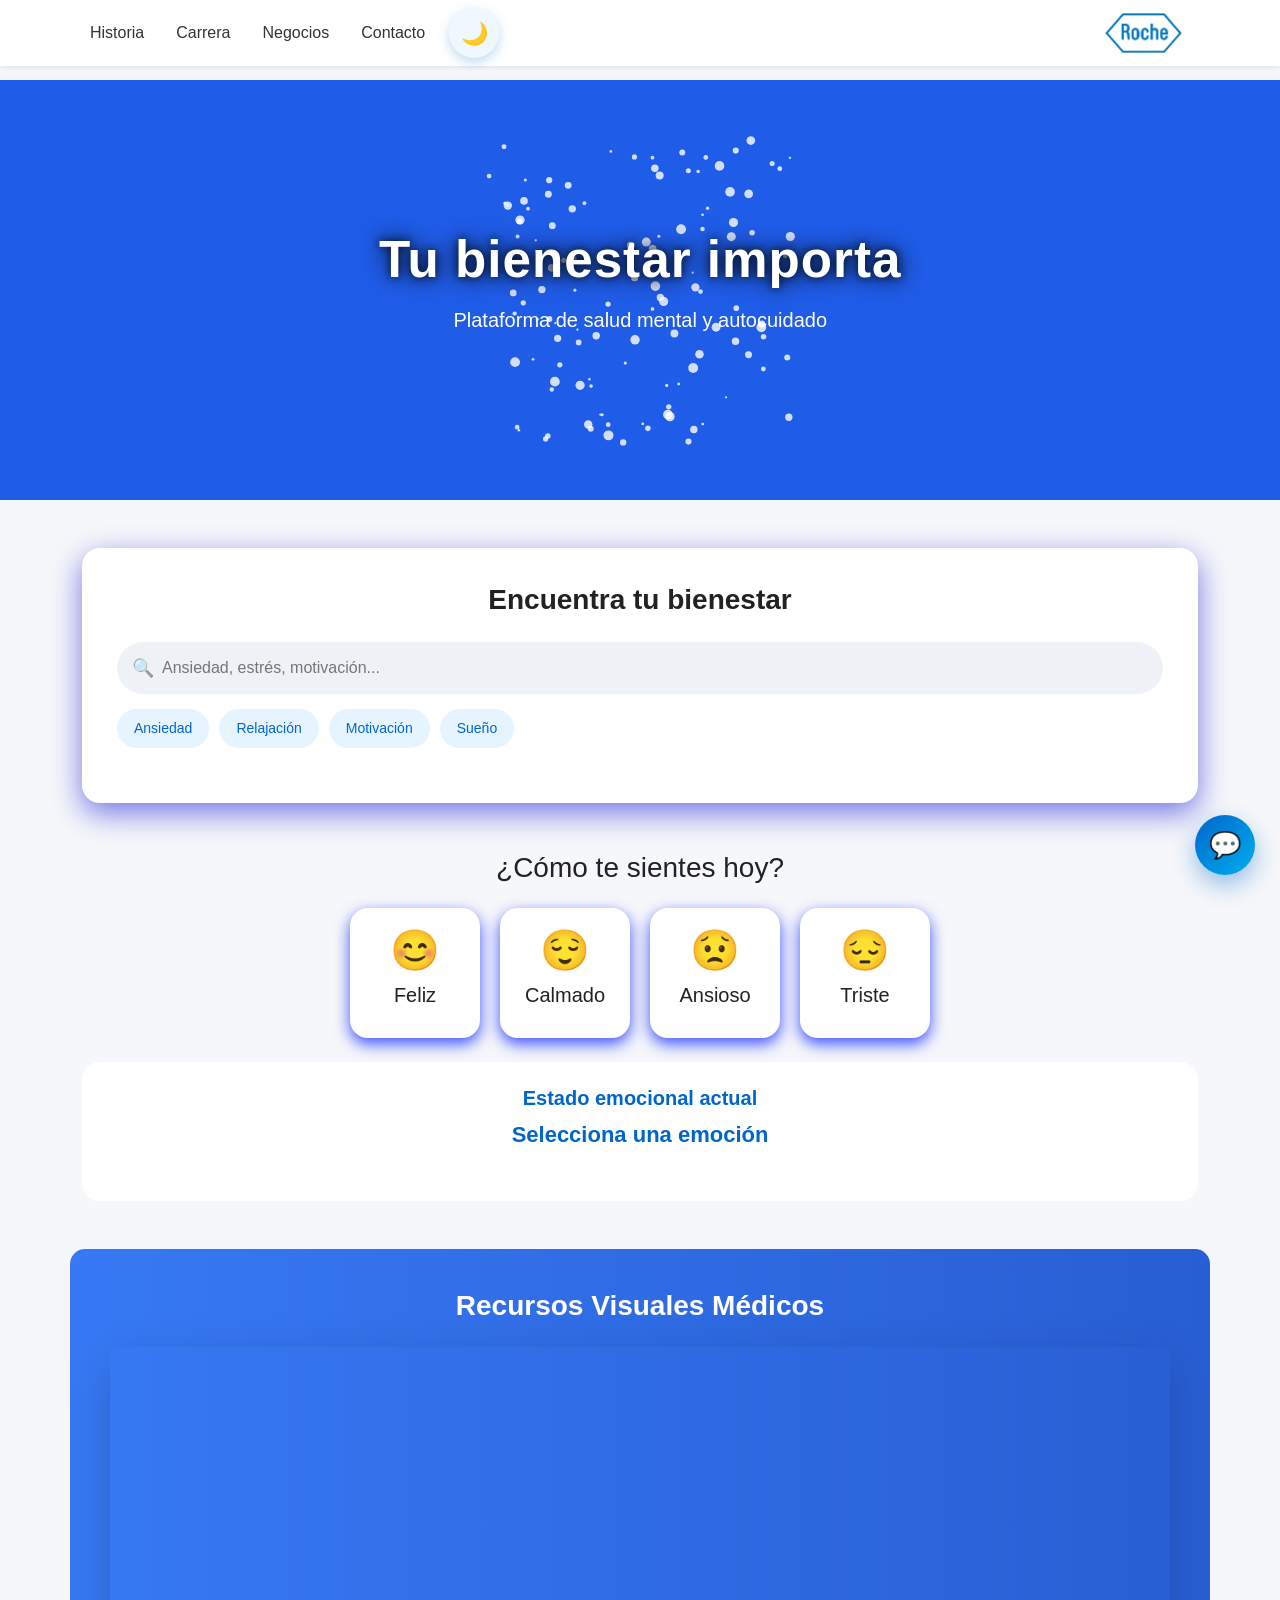
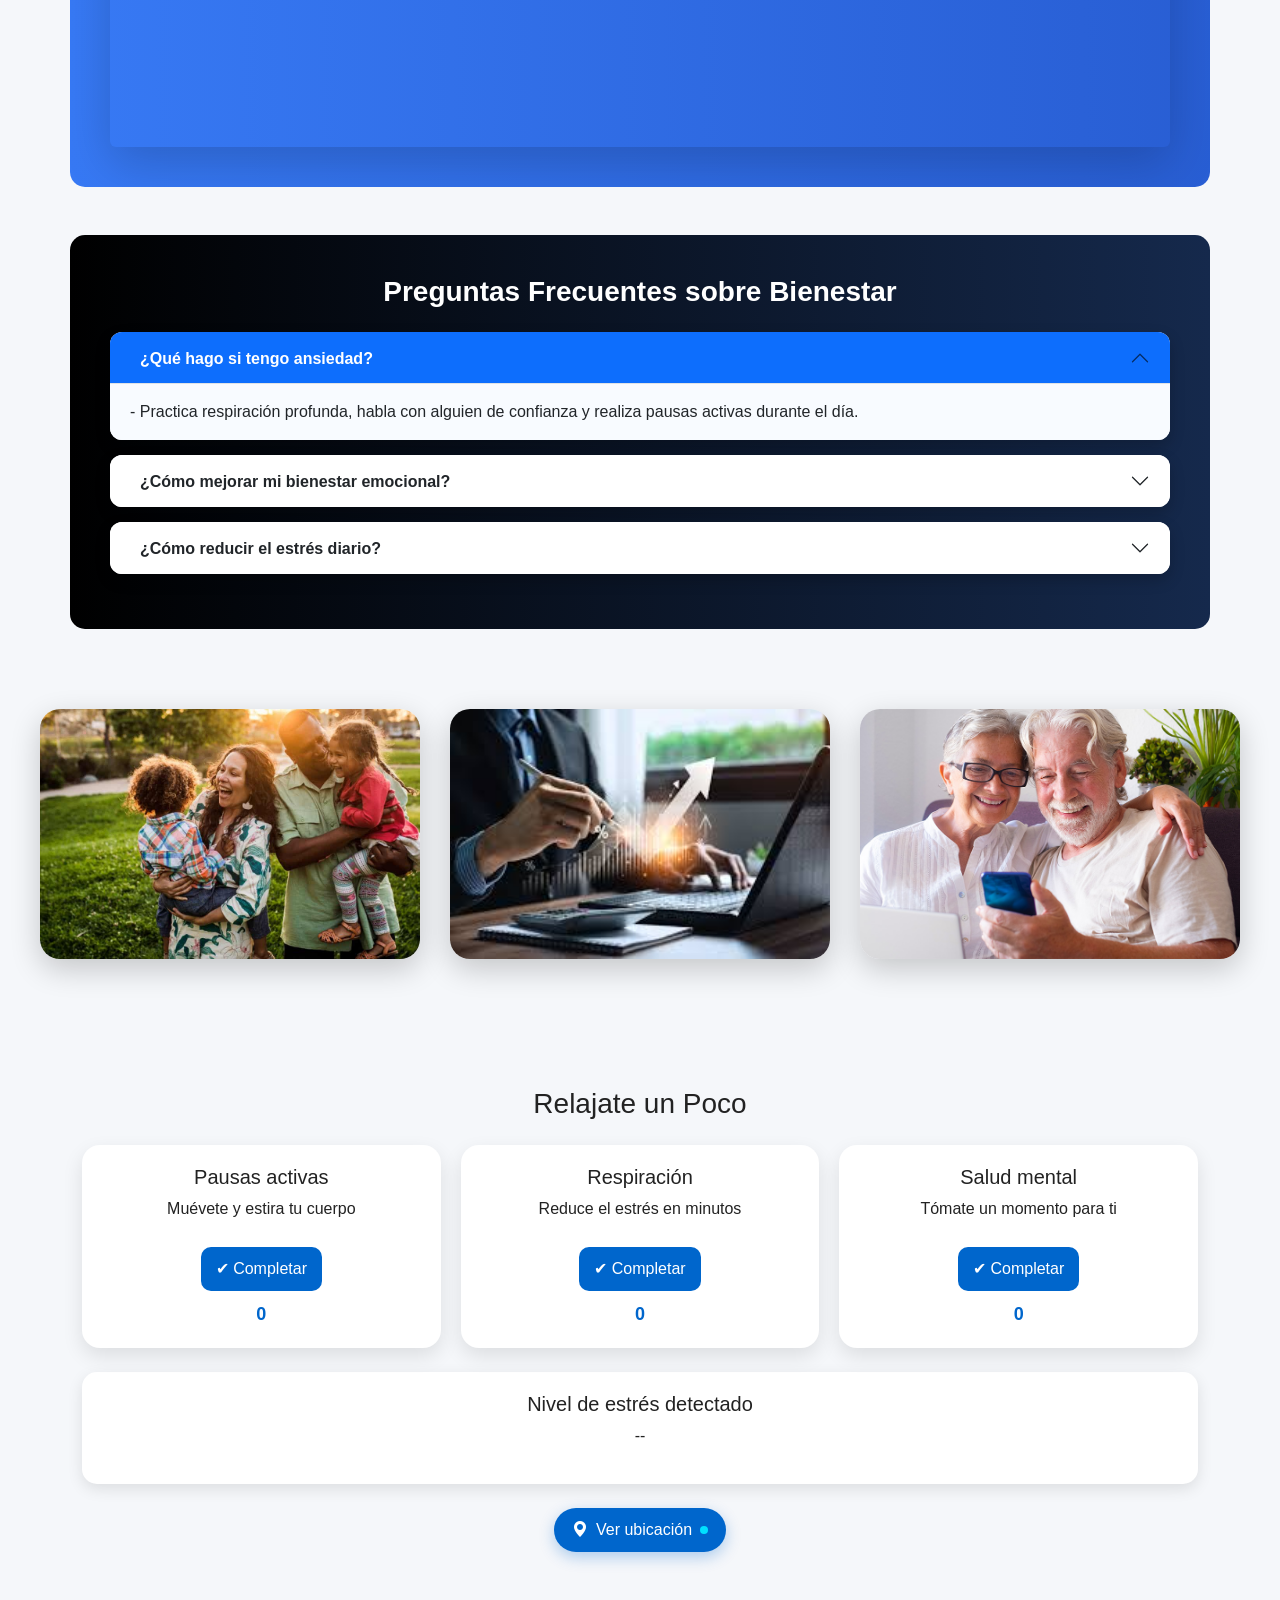
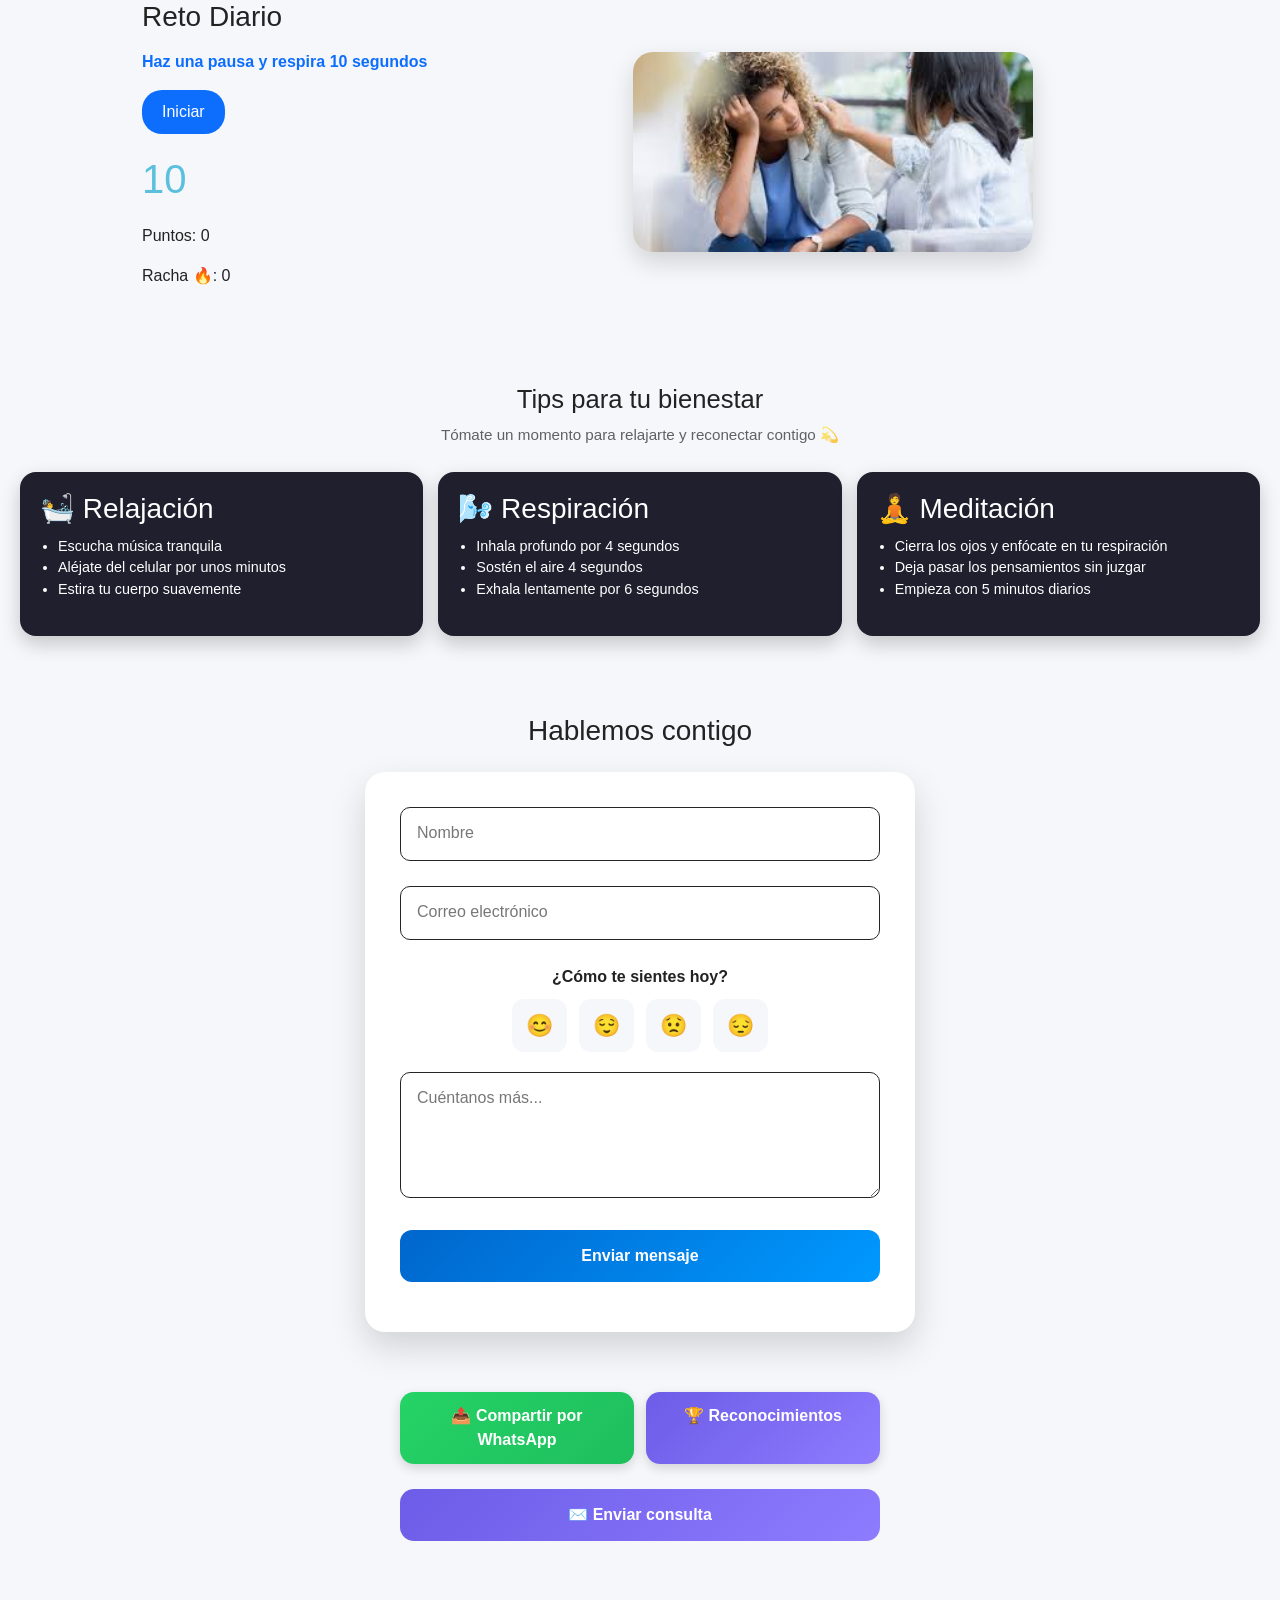
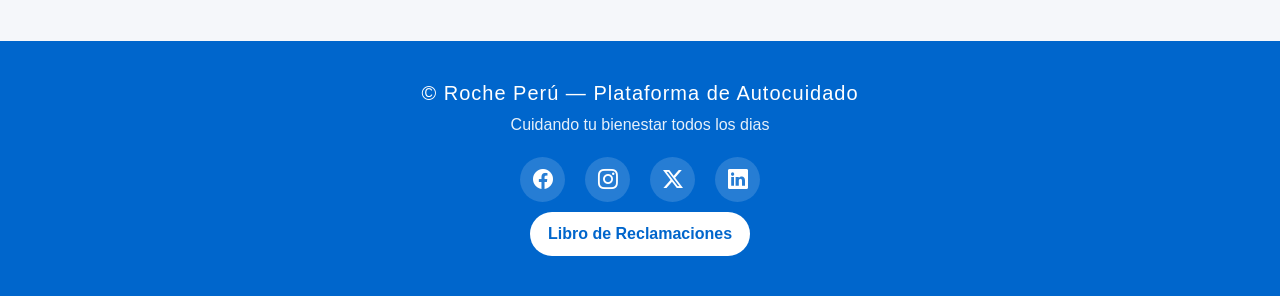
==== indexx.html @ 36537c60 "II" ====
<!DOCTYPE html>
<html lang="es">
<head>
<meta charset="UTF-8">
<meta name="viewport" content="width=device-width, initial-scale=1">
<title>Sostenibilidad Humana y Autocuidado | Roche</title>
<link rel="icon" href="assets/images/logo.png" type="image/png">
<link href="https://unpkg.com/aos@2.3.4/dist/aos.css" rel="stylesheet">
<script src="https://cdn.jsdelivr.net/npm/bootstrap@5.3.2/dist/js/bootstrap.bundle.min.js"></script>
<link href="https://cdn.jsdelivr.net/npm/bootstrap-icons@1.11.3/font/bootstrap-icons.css" rel="stylesheet">
<link href="https://cdn.jsdelivr.net/npm/bootstrap@5.3.2/dist/css/bootstrap.min.css" rel="stylesheet">
<link href="css/styless.css" rel="stylesheet">
</head>

<body>
<nav class="navbar navbar-expand-lg bg-white shadow-sm fixed-top">

  <div class="container d-flex justify-content-between align-items-center">

    <!-- IZQUIERDA: MENÚ + BOTONES -->
    <div class="d-flex align-items-center gap-3">

      <!-- BOTÓN HAMBURGUESA -->
      <button class="navbar-toggler custom-toggler" type="button" id="menuBtn">
        <span class="line"></span>
        <span class="line"></span>
        <span class="line"></span>
      </button>

      <!-- MENÚ -->
      <div class="collapse navbar-collapse desktop-menu">
        <ul class="navbar-nav gap-lg-3">

          <li class="nav-item">
            <a class="nav-link" href="https://www.roche-ccav.com/acerca-de/nuestra-historia">Historia</a>
          </li>

          <li class="nav-item">
            <a class="nav-link" href="https://careers.roche.com/es/es">Carrera</a>
          </li>

          <li class="nav-item">
            <a class="nav-link" href="https://www.roche.com.pe/acerca-de-roche/negocios">Negocios</a>
          </li>

          <li class="nav-item">
            <a class="nav-link" href="https://www.roche.com.pe/contacto">Contacto</a>
          </li>

        </ul>
      </div>

      <!-- BOTONES (AHORA SÍ JUNTOS) -->
      <div class="d-flex align-items-center gap-2">

        <!-- DARK MODE -->
        <button id="darkModeToggle" class="theme-toggle">
          <span class="icon">🌙</span>
        </button>

      </div>

    </div>

    <!-- DERECHA: LOGO -->
    <a class="navbar-brand ms-auto" href="#">
      <img src="assets/images/logo.png" alt="Roche Logo" class="logo-roche">
    </a>

  </div>

</nav>

<!-- MENÚ LATERAL -->
    <div id="sideMenu" class="side-menu">
      <ul>
          <li><a href="https://www.roche-ccav.com/acerca-de/nuestra-historia">Historia</a></li>
          <li><a href="https://careers.roche.com/es/es">Carrera</a></li>
          <li><a href="https://www.roche.com.pe/acerca-de-roche/negocios">Negocios</a></li>
          <li><a href="https://www.roche.com.pe/contacto">Contacto</a></li>
      </ul>
    </div>
  </div>

<!-- HERO -->
<header class="hero text-center">

  <!-- Ondas dinámicas -->
  <div class="waves">
    <span></span>
    <span></span>
    <span></span>
  </div>

  <!-- Partículas medicina -->
  <canvas id="medicineParticles"></canvas>

  <div class="hero-content">
    <h1 class="hero-title">Tu bienestar importa</h1>
    <p class="hero-subtitle">
      Plataforma de salud mental y autocuidado
    </p>
  </div>

</header>

<!-- ================= BUSCADOR ================= -->
<section class="container mt-5">

<div class="search-card">

<h3 class="search-title">Encuentra tu bienestar</h3>

<div class="search-box">
    <span class="search-icon">🔍</span>

    <input type="text"
    id="searchInput"
    placeholder="Ansiedad, estrés, motivación..."
    autocomplete="off">
</div>

<!-- Categorías rápidas -->
<div class="search-tags">
    <span class="tag">Ansiedad</span>
    <span class="tag">Relajación</span>
    <span class="tag">Motivación</span>
    <span class="tag">Sueño</span>
</div>

<ul id="results" class="results-list"></ul>

</div>

</section>


<!-- COMO TE SIENTES -->
<section class="container mt-5 emotion-section">

<h3 class="text-center mb-4"> ¿Cómo te sientes hoy?</h3>

<div class="emotion-grid">

<div class="emotion-card" data-emotion="Feliz">
<span>😊</span>
<p>Feliz</p>
</div>

<div class="emotion-card" data-emotion="Calmado">
<span>😌</span>
<p>Calmado</p>
</div>

<div class="emotion-card" data-emotion="Ansioso">
<span>😟</span>
<p>Ansioso</p>
</div>

<div class="emotion-card" data-emotion="Triste">
<span>😔</span>
<p>Triste</p>
</div>

</div>

<!-- RESULTADO -->
<div class="emotion-result card mt-4 p-4 text-center">

<h5>Estado emocional actual</h5>

<p id="emotionResult" class="emotion-text">
Selecciona una emoción
</p>

<div id="emotionAdvice" class="emotion-advice"></div>

</div>

</section>

<!-- ================= CARRUSEL ================= -->
<!-- ===== SECCION RECURSOS VISUALES ===== -->
<section class="container mt-5 recursos-section">

<h3 class="titulo-animado text-center mb-4">
Recursos Visuales Médicos
</h3>

<div id="carouselExample" class="carousel slide carousel-fade" data-bs-ride="carousel">

<!-- Indicadores -->
<div class="carousel-indicators">
<button type="button" data-bs-target="#carouselExample" data-bs-slide-to="0" class="active"></button>
<button type="button" data-bs-target="#carouselExample" data-bs-slide-to="1"></button>
<button type="button" data-bs-target="#carouselExample" data-bs-slide-to="2"></button>
</div>

<div class="carousel-inner rounded shadow-lg">

<!-- ITEM 1 -->
<div class="carousel-item active">
<div class="img-container">
<img src="https://assets.roche.com/f/173960/x/8f35d4dc88/roche_10160.tif/m/1223x688/filters:format(webp):quality(90)/"
class="d-block w-100">
<div class="overlay-text">
<h4>Investigación Médica</h4>
<p>Innovación y avances científicos</p>
</div>
</div>
</div>

<!-- ITEM 2 -->
<div class="carousel-item">
<div class="img-container">
<img src="https://assets.roche.com/f/173960/1920x1080/098ea83871/about-roche.png/m/600x338/filters:format(webp):quality(90)/"
class="d-block w-100">
<div class="overlay-text">
<h4>Tecnología en Salud</h4>
<p>Equipos modernos para salvar vidas</p>
</div>
</div>
</div>

<!-- ITEM 3 -->
<div class="carousel-item">
<div class="img-container">
<img src="https://assets.roche.com/f/176330/1920x1080/ab154d5dc4/personalised-healthcare.png/m/392x221/filters:format(webp):quality(90)/"
class="d-block w-100">
<div class="overlay-text">
<h4>Atención Profesional</h4>
<p>Compromiso con el bienestar</p>
</div>
</div>
</div>

</div>

<!-- Botones -->
<button class="carousel-control-prev" type="button"
data-bs-target="#carouselExample" data-bs-slide="prev">
<span class="carousel-control-prev-icon"></span>
</button>

<button class="carousel-control-next" type="button"
data-bs-target="#carouselExample" data-bs-slide="next">
<span class="carousel-control-next-icon"></span>
</button>

</div>
</section>

<!-- ================= FAQ INTERACTIVO ================= -->
<section class="container mt-5 faq-section">

<h3 class="faq-title text-center mb-4">
Preguntas Frecuentes sobre Bienestar
</h3>

<div class="accordion faq-accordion" id="faq">

<!-- PREGUNTA 1 -->
<div class="accordion-item">
<h2 class="accordion-header">
<button class="accordion-button" data-bs-toggle="collapse" data-bs-target="#q1">
<span class="icono"></span>
¿Qué hago si tengo ansiedad?
</button>
</h2>

<div id="q1" class="accordion-collapse collapse show" data-bs-parent="#faq">
<div class="accordion-body">
- Practica respiración profunda, habla con alguien de confianza y realiza pausas activas durante el día.
</div>
</div>
</div>

<!-- PREGUNTA 2 -->
<div class="accordion-item">
<h2 class="accordion-header">
<button class="accordion-button collapsed" data-bs-toggle="collapse" data-bs-target="#q2">
<span class="icono"></span>
¿Cómo mejorar mi bienestar emocional?
</button>
</h2>

<div id="q2" class="accordion-collapse collapse" data-bs-parent="#faq">
<div class="accordion-body">
- Dormir bien, ejercitarte regularmente y expresar tus emociones ayuda a mantener equilibrio mental.
</div>
</div>
</div>

<!-- PREGUNTA 3 EXTRA -->
<div class="accordion-item">
<h2 class="accordion-header">
<button class="accordion-button collapsed" data-bs-toggle="collapse" data-bs-target="#q3">
<span class="icono"></span>
¿Cómo reducir el estrés diario?
</button>
</h2>

<div id="q3" class="accordion-collapse collapse" data-bs-parent="#faq">
<div class="accordion-body">
- Organiza tu tiempo, respira lentamente y dedica momentos a actividades que disfrutes.
</div>
</div>
</div>

</div>
</section>
<section class="ws-section">

  <div class="ws-grid">

    <!-- CARD 1 -->
    <div class="ws-card">
      <img src="assets/images/parenting.jpg" class="ws-img" alt="Parenting">
      <div class="ws-overlay">
        <h5>Parenting</h5>
        <p>Los servicios de Parenting de Morneau Shepell (ahora parte de LifeWorks/TELUS Health) ofrecen apoyo confidencial...</p>
      </div>
    </div>

    <!-- CARD 2 -->
    <div class="ws-card">
      <img src="assets/images/finanzas.jpg" class="ws-img" alt="Finanzas">
      <div class="ws-overlay">
        <h5>Finanzas</h5>
        <p>Morneau Shepell, ahora parte de TELUS Health, ofrece servicios financieros integrados dentro de sus programas...</p>
      </div>
    </div>

    <!-- CARD 3 -->
    <div class="ws-card">
      <img src="assets/images/abuelos.jpg" class="ws-img" alt="Adultos mayores">
      <div class="ws-overlay">
        <h5>Adultos mayores</h5>
        <p>Morneau Shepell ofrece servicios de apoyo con recursos para el cuidado de adultos mayores...</p>
      </div>
    </div>

  </div>

</section>



<!-- Dashboard-->
       <section class="container mt-5 habits-section">

  <h3 class="text-center mb-4"> Relajate un Poco</h3>

  <div class="habits-grid">

    <!-- Pausas activas -->
    <div class="habit-card">
      <h5> Pausas activas</h5>
      <p>Muévete y estira tu cuerpo</p>
      <button onclick="registrarHabito('pausa')">✔ Completar</button>
      <span id="pausaCount">0</span>
    </div>

    <!-- Respiración -->
    <div class="habit-card">
      <h5> Respiración</h5>
      <p>Reduce el estrés en minutos</p>
      <button onclick="registrarHabito('respiracion')">✔ Completar</button>
      <span id="respiracionCount">0</span>
    </div>

    <!-- Salud mental -->
    <div class="habit-card">
      <h5> Salud mental</h5>
      <p>Tómate un momento para ti</p>
      <button onclick="registrarHabito('mental')">✔ Completar</button>
      <span id="mentalCount">0</span>
    </div>

  </div>

  <!-- NIVEL DE ESTRÉS -->
  <div class="stress-box mt-4 text-center">
    <h5>Nivel de estrés detectado</h5>
    <p id="stressNivel">--</p>
    <div id="recomendacion"></div>
  </div>

</section>

<div class="text-center my-4">

<a href="https://www.google.com/maps/place/Productos+Roche/@-12.0957274,-77.0244044,708m/data=!3m2!1e3!4b1!4m6!3m5!1s0x9105c7d450204901:0x515c3cc4f2e952bf!8m2!3d-12.0957327!4d-77.0218295!16s%2Fg%2F1txy3dff"
   target="_blank"
   class="location-btn">

<i class="bi bi-geo-alt-fill"></i> Ver ubicación

</a>

</div>

<section class="container mt-5 game-layout">

  <!-- IZQUIERDA -->
  <div class="game-left">

    <h3 class="mb-3">Reto Diario</h3>

    <div class="game-card">

      <p id="retoTexto">Haz una pausa y respira 10 segundos</p>

      <button onclick="iniciarReto()">Iniciar</button>

      <div id="timer">10</div>

      <p>Puntos: <span id="puntos">0</span></p>
      <p>Racha 🔥: <span id="racha">0</span></p>

      <div id="mensajeGame"></div>

    </div>

  </div>

  <!-- DERECHA -->
  <div class="game-right">
    <img src="assets/images/salud.jpg" id="gameImage" class="game-img">
  </div>

</section>

<section class="lyra-wellness">

  <h2> Tips para tu bienestar</h2>
  <p class="wellness-subtitle">
    Tómate un momento para relajarte y reconectar contigo 💫
  </p>

  <div class="wellness-cards">

    <!-- RELAJACIÓN -->
    <div class="wellness-card">
      <h3>🛀 Relajación</h3>
      <ul>
        <li>Escucha música tranquila</li>
        <li>Aléjate del celular por unos minutos</li>
        <li>Estira tu cuerpo suavemente</li>
      </ul>
    </div>

    <!-- RESPIRACIÓN -->
    <div class="wellness-card">
      <h3>🌬️ Respiración</h3>
      <ul>
        <li>Inhala profundo por 4 segundos</li>
        <li>Sostén el aire 4 segundos</li>
        <li>Exhala lentamente por 6 segundos</li>
      </ul>
    </div>

    <!-- MEDITACIÓN -->
    <div class="wellness-card">
      <h3>🧘 Meditación</h3>
      <ul>
        <li>Cierra los ojos y enfócate en tu respiración</li>
        <li>Deja pasar los pensamientos sin juzgar</li>
        <li>Empieza con 5 minutos diarios</li>
      </ul>
    </div>

  </div>

</section>




<!-- ================= FORMULARIO ================= -->
<section class="container mt-5 contact-section">

<h3 class="text-center mb-4"> Hablemos contigo</h3>

<form id="contactForm" class="contact-card">

<!-- Nombre -->
<div class="input-group-custom">
<input type="text" required>
<label>Nombre</label>
</div>

<!-- Email -->
<div class="input-group-custom">
<input type="email" required>
<label>Correo electrónico</label>
</div>

<!-- Estado emocional -->
<label class="emotion-label">¿Cómo te sientes hoy?</label>

<div class="mini-emotions">
<button type="button" class="mini-emotion">😊</button>
<button type="button" class="mini-emotion">😌</button>
<button type="button" class="mini-emotion">😟</button>
<button type="button" class="mini-emotion">😔</button>
</div>

<!-- Mensaje -->
<div class="input-group-custom">
<textarea rows="4" required></textarea>
<label>Cuéntanos más...</label>
</div>

<button class="send-btn">
<span>Enviar mensaje</span>
</button>

<div id="msg" class="success-message"></div>

</form>

</section>

<!-- ================= CHATBOT IA ================= -->

<div id="chatbot">

<!-- BOTÓN FLOTANTE -->
<div id="chatToggle">💬</div>

<!-- CHATBOX -->
<div id="chatbox" class="hidden">

<div class="chat-header">
<div class="bot-info">
<div class="bot-avatar">🤖</div>
<div>
<h6>Roche Care IA</h6>
<small>Asistente emocional</small>
</div>
</div>
<span id="closeChat">✕</span>
</div>

<div id="messages">
<div class="message bot">
Hola 👋 ¿Cómo te sientes hoy?
</div>
</div>

<div class="typing" id="typing">IA escribiendo...</div>

<div class="chat-input">
<input id="userInput" placeholder="Escribe cómo te sientes..." />
<button id="sendBtn">➤</button>
</div>

</div>

</div>

<div class="lyra-container">

  <!-- BOTONES ARRIBA -->
  <div class="lyra-top-buttons">

    <a href="https://wa.me/?text=Te%20comparto%20esta%20página:%20https://tupagina.com" 
       target="_blank" 
       class="lyra-btn chat-btn">
      📤 Compartir por WhatsApp
    </a>

    <a href="reconocimientos.html" class="lyra-btn reco-btn">
      🏆 Reconocimientos
    </a>

  </div>
<!-- BOTÓN -->
<button class="open-form-btn" onclick="toggleForm()">
  ✉️ Enviar consulta
</button>

<!-- FORMULARIO (OCULTO) -->
<div class="lyra-form hidden" id="formularioBox">

  <h5>Envíanos tu consulta</h5>

  <form onsubmit="enviarConsulta(event)">
    <input type="text" id="nombre" placeholder="Tu nombre" required>
    <input type="email" id="correo" placeholder="Tu correo" required>
    <textarea id="pregunta" placeholder="Escribe tu pregunta..." required></textarea>

    <button type="submit">Enviar consulta</button>
  </form>

  <p class="respuesta-msg">
    Te responderemos en un plazo de 12 a 24 horas ⏱️
  </p>

  <p id="confirmacion"></p>

</div>
</div>
<!-- FOOTER -->
<footer class="footer text-center">

<div class="container">

<h5 class="footer-title">
© Roche Perú — Plataforma de Autocuidado
</h5>

<p class="footer-sub">
Cuidando tu bienestar todos los dias
</p>

<!-- Redes sociales -->
<div class="social-icons">

<a href="https://web.facebook.com/RochePharmaPeru/?locale=es_LA&_rdc=1&_rdr#" class="social-link">
<i class="bi bi-facebook"></i>
</a>

<a href="https://www.instagram.com/roche_latam/" class="social-link">
<i class="bi bi-instagram"></i>
</a>

<a href="https://x.com/Roche" class="social-link">
<i class="bi bi-twitter-x"></i>
</a>

<a href="https://www.linkedin.com/showcase/rocheperu/?originalSubdomain=pe" class="social-link">
<i class="bi bi-linkedin"></i>
</a>

</div>

<!-- LIBRO DE RECLAMACIONES -->
<a href="#" class="reclamaciones-link" data-bs-toggle="modal" data-bs-target="#reclamacionesModal">
 Libro de Reclamaciones
</a>

<div class="modal fade" id="reclamacionesModal">
<div class="modal-dialog modal-dialog-centered">
<div class="modal-content reclamaciones-modal">

<div class="modal-header border-0">
<h5 class="modal-title"> Libro de Reclamaciones</h5>
<button class="btn-close" data-bs-dismiss="modal"></button>
</div>

<div class="modal-body">

<p class="text-primary mb-3">
Tu opinión es importante. Déjanos tu reclamo o sugerencia 💙
</p>

<!-- Nombre -->
<div class="form-floating mb-3">
<input type="text" class="form-control" id="nombre" placeholder="Nombre">
<label> Nombre completo</label>
</div>

<!-- Email -->
<div class="form-floating mb-3">
<input type="email" class="form-control" id="correo" placeholder="Correo">
<label> Correo electrónico</label>
</div>

<!-- Tipo -->
<select class="form-select mb-3">
<option selected disabled>Tipo de solicitud</option>
<option>Reclamo</option>
<option>Queja</option>
<option>Sugerencia</option>
</select>

<!-- Mensaje -->
<div class="form-floating mb-3">
<textarea class="form-control" style="height:120px" placeholder="Mensaje"></textarea>
<label> Describe tu caso</label>
</div>

</div>

<div class="modal-footer border-0 d-flex justify-content-between">

<small class="text-muted">Respuesta en 24-48h</small>

<button class="btn-send">
 Enviar
</button>

</div>

</div>
</div>
</div>

</div>

</footer>


<script src="https://unpkg.com/aos@2.3.4/dist/aos.js"></script>
<script src="https://cdn.jsdelivr.net/npm/bootstrap@5.3.2/dist/js/bootstrap.bundle.min.js"></script>
<script src="js/scriptt.js"></script>
<script src="js/chatbot.js"></script>
<script src="js/app.js"></script>
<script src="https://cdn.jsdelivr.net/npm/chart.js"></script>
<script type="module" src="js/emociones.js"></script>
<script type="module" src="js/firebase.js"></script>
<script src="components/Search.js"></script>
</body>
</html>
---- css/styless.css ----
/* ===============================
   VARIABLES ROCHE + THEMES
================================ */

:root{
 --primary:#0066CC;
 --bg:#F5F7FA;
 --text:#222222;
 --card:#ffffff;
}

.dark-mode{
 --bg:#000000;
 --text:#ffffff;   /* 👈 texto blanco */
 --card:#1e293b;
}

 .dark-mode .nav-link, 
.dark-mode #sideMenu a,
.dark-mode .navbar-brand,
.dark-mode .navbar-toggler {
    color: #ffffff !important;
}


#closeChat, 
#chatToggle, 
#sendBtn, 
#menuBtn,
.theme-toggle,
.mini-emotion,
.btn,
button {
    cursor: pointer !important;
}

.chat-header {
    cursor: default !important;
}

.dark-mode .navbar {
    background-color: var(--card) !important;
}

/* ================= DARK MODE TOGGLE ================= */

.theme-toggle{
    width:50px;
    height:50px;
    border-radius:50%;
    border:none;
    background:#E6F4FF;
    display:flex;
    align-items:center;
    justify-content:center;
    font-size:22px;
    cursor:pointer;
    transition:all .35s ease;
    box-shadow:0 4px 12px rgba(0,102,204,.25);
}

/* hover */
.theme-toggle:hover{
    transform:translateY(-3px) scale(1.05);
    box-shadow:0 8px 20px rgba(0,102,204,.35);
}

/* click animation */
.theme-toggle:active{
    transform:scale(.9);
}

/* icon animation */
.theme-toggle .icon{
    transition:transform .5s ease, opacity .3s;
}

/* rotación al cambiar */
.theme-toggle.animate .icon{
    transform:rotate(360deg);
}

/* modo oscuro */
.dark-mode .theme-toggle{
    background:#1e293b;
    color:#FFD166;
    box-shadow:0 0 15px rgba(255,209,102,.4);
}

.logo-roche{
    height:40px;
    width:auto;
    transition:0.3s ease;
}

/* efecto hover elegante */
.logo-roche:hover{
    transform:scale(1.05);
}

/* ===============================
   BASE
================================ */

body{
 font-family: Arial, sans-serif;
 background:var(--bg);
 color:var(--text);
 transition:background .4s ease, color .4s ease;
 margin:0;
}


/* ================= HERO BASE ================= */

.hero{
 position:relative;
 height:420px;
 display:flex;
 align-items:center;
 justify-content:center;
 overflow:hidden;
 color:white;
}

/* ================= ONDAS DINÁMICAS ================= */

.waves{
 position:absolute;
 width:100%;
 height:100%;
 overflow:hidden;
 z-index:0;
}

.waves span{
 position:absolute;
 width:200%;
 height:200%;
 background:rgba(18, 82, 232, 0.599);
 border-radius:40%;
 animation:waveMove 12s linear infinite;
}

.waves span:nth-child(1){
 bottom:-60%;
 left:-50%;
 animation-duration:14s;
}

.waves span:nth-child(2){
 bottom:-65%;
 left:-40%;
 animation-duration:18s;
}

.waves span:nth-child(3){
 bottom:-70%;
 left:-30%;
 animation-duration:22s;
}

@keyframes waveMove{
 from{ transform:rotate(0deg); }
 to{ transform:rotate(360deg); }
}


/* ================= HERO CONTENT ================= */

.hero-content{
 position:relative;
 z-index:3;
 text-align:center;
 will-change:transform, opacity;
}

/* ================= TITULO ================= */

.hero-title{
 font-size:clamp(2rem, 5vw, 3.2rem);
 font-weight:700;
 letter-spacing:.5px;

 opacity:0;
 transform:scale(.7) translateY(30px);

 animation:titleExplosion 1.4s cubic-bezier(.17,.84,.44,1) forwards;

 /* glow médico sutil */
 text-shadow:
 0 0 10px rgba(0, 0, 0, 0.796),
 0 0 25px rgb(0, 0, 0);
}

/* ================= SUBTITULO ================= */

.hero-subtitle{
 margin-top:15px;
 font-size:clamp(1rem,2vw,1.25rem);

 opacity:0;
 transform:translateY(20px);

 animation:subtitleReveal 1.6s ease forwards;
 animation-delay:1.1s;
}

/* ================= ANIMACIÓN EXPLOSIÓN ================= */

@keyframes titleExplosion{

 0%{
  opacity:0;
  transform:scale(.3) translateY(60px);
  letter-spacing:18px;
  filter:blur(8px);
 }

 50%{
  opacity:.8;
  transform:scale(1.08) translateY(-5px);
  letter-spacing:4px;
  filter:blur(0);
 }

 75%{
  transform:scale(.97);
 }

 100%{
  opacity:1;
  transform:scale(1) translateY(0);
  letter-spacing:1px;
 }
}

/* ================= SUBTITULO APARICIÓN ================= */

@keyframes subtitleReveal{
 from{
  opacity:0;
  transform:translateY(25px);
 }
 to{
  opacity:1;
  transform:translateY(0);
 }
}

/* ================= PARTICULAS MEDICINA ================= */

#medicineParticles{
 position:absolute;
 inset:0;
 width:100%;
 height:100%;
 z-index:1;
 pointer-events:none;

 /* mejora rendimiento */
 transform:translateZ(0);
}

/* ================= RESPONSIVE ================= */

@media(max-width:768px){

 .hero-title{
  text-shadow:
  0 0 8px rgba(255,255,255,.2);
 }

 .hero-subtitle{
  padding:0 15px;
 }
}
/* ===============================
   NAVBAR
================================ */

.navbar{
 background:var(--card) !important;
 transition:.3s;
}

/* ===== NAVBAR GENERAL ===== */
.navbar {
  backdrop-filter: blur(10px);
  background: rgba(255, 255, 255, 0.85);
  transition: 0.3s ease;
}

/* ===== LINKS DESKTOP ===== */
.nav-link {
  position: relative;
  color: #333;
  font-weight: 500;
  transition: 0.3s;
}

.nav-link:hover {
  color: #00bfff;
}

/* línea animada */
.nav-link::after {
  content: "";
  position: absolute;
  width: 0%;
  height: 2px;
  bottom: 0;
  left: 0;
  background: #00bfff;
  transition: 0.3s;
}

.nav-link:hover::after {
  width: 100%;
}

/* ===== BOTÓN HAMBURGUESA ===== */
.custom-toggler {
  border: none;
  background: none;
  cursor: pointer;
  z-index: 1001;
}

.custom-toggler .line {
  display: block;
  width: 26px;
  height: 3px;
  background: #00bfff;
  margin: 5px 0;
  border-radius: 5px;
  transition: all 0.4s ease;
}

/* ANIMACIÓN ☰ → ✖ */
.custom-toggler.active .line:nth-child(1) {
  transform: rotate(45deg) translate(5px, 5px);
}

.custom-toggler.active .line:nth-child(2) {
  opacity: 0;
  transform: scale(0);
}

.custom-toggler.active .line:nth-child(3) {
  transform: rotate(-45deg) translate(6px, -6px);
}

/* ===== MENÚ LATERAL ===== */
.side-menu {
  position: fixed;
  top: 0;
  left: -280px;
  width: 280px;
  height: 100%;
  background: linear-gradient(135deg, #ffffff, #e6f7ff);
  padding: 80px 25px;
  transition: all 0.5s ease;
  z-index: 1000;
  box-shadow: 5px 0 25px rgba(0,0,0,0.15);
}

/* ACTIVO */
.side-menu.active {
  left: 0;
}

/* LINKS LATERALES */
.side-menu ul {
  list-style: none;
  padding: 0;
}

.side-menu li {
  margin: 25px 0;
  opacity: 0;
  transform: translateX(-20px);
  animation: fadeInMenu 0.5s forwards;
}

.side-menu.active li:nth-child(1) { animation-delay: 0.1s; }
.side-menu.active li:nth-child(2) { animation-delay: 0.2s; }
.side-menu.active li:nth-child(3) { animation-delay: 0.3s; }
.side-menu.active li:nth-child(4) { animation-delay: 0.4s; }

.side-menu a {
  text-decoration: none;
  font-size: 18px;
  color: #333;
  transition: 0.3s;
}

.side-menu a:hover {
  color: #00bfff;
  padding-left: 10px;
}

/* ANIMACIÓN ITEMS */
@keyframes fadeInMenu {
  to {
    opacity: 1;
    transform: translateX(0);
  }
}

/* ===== OVERLAY ===== */
#overlay {
  position: fixed;
  top: 0;
  left: 0;
  width: 100%;
  height: 100%;
  background: rgba(0,0,0,0.4);
  backdrop-filter: blur(3px);
  opacity: 0;
  visibility: hidden;
  transition: 0.4s;
}

#overlay.active {
  opacity: 1;
  visibility: visible;
}

/* ===== DARK MODE BUTTON ===== */
.theme-toggle {
  border: none;
  background: #f0f8ff;
  padding: 8px 12px;
  border-radius: 50%;
  transition: 0.3s;
}

.theme-toggle:hover {
  background: #00bfff;
  color: white;
  transform: rotate(20deg) scale(1.1);
}

/* ===== RESPONSIVE ===== */

/* 📱 MOBILE */
@media (max-width: 991px) {

  .desktop-menu {
    display: none !important;
  }

}

/* 💻 DESKTOP */
@media (min-width: 992px) {

  .custom-toggler {
    display: none;
  }

  .side-menu {
    display: none;
  }

  #overlay {
    display: none;
  }

}

/* separa contenido del navbar fijo */
body{
 padding-top:80px;
}

/* ===============================
   CARDS
================================ */

.card{
 background:var(--card);
 border:none;
 border-radius:15px;
 transition:all .3s ease;
 box-shadow:var(--shadow);
}

.card:hover{
 transform:translateY(-6px);
}

/* ===============================
   FAQ / ACCORDION
================================ */

/* ===== FONDO DINAMICO ===== */
.faq-section{
    padding:40px;
    border-radius:15px;
    background:linear-gradient(270deg,#ffffff,#2a5298,#000000);
    background-size:400% 400%;
    animation:fondoFAQ 12s ease infinite;
}

@keyframes fondoFAQ{
    0%{background-position:0% 50%;}
    50%{background-position:100% 50%;}
    100%{background-position:0% 50%;}
}

/* TITULO */
.faq-title{
    color:white;
    font-weight:bold;
    animation:fadeInDown 1s ease;
}

/* TARJETAS */
.faq-accordion .accordion-item{
    border:none;
    margin-bottom:15px;
    border-radius:12px;
    overflow:hidden;
    box-shadow:0 6px 15px rgba(0,0,0,0.2);
}

/* BOTON */
.faq-accordion .accordion-button{
    font-weight:600;
    background:white;
    transition:0.3s;
}

.faq-accordion .accordion-button:hover{
    background:#e8f4ff;
    transform:scale(1.01);
}

/* CUANDO ESTA ABIERTO */
.faq-accordion .accordion-button:not(.collapsed){
    background:#0d6efd;
    color:white;
}

/* CUERPO */
.faq-accordion .accordion-body{
    background:#f8fbff;
    font-size:16px;
    animation:fadeIn 0.6s ease;
}

/* ICONO */
.icono{
    margin-right:10px;
    font-size:20px;
}

/* ANIMACIONES */
@keyframes fadeIn{
    from{opacity:0; transform:translateY(10px);}
    to{opacity:1; transform:translateY(0);}
}

@keyframes fadeInDown{
    from{opacity:0; transform:translateY(-20px);}
    to{opacity:1; transform:translateY(0);}
}
/* ===============================
   CARRUSEL (IMÁGENES IGUALES)
================================ */

.carousel-item{
 height:400px;
}

.carousel-item img{
 width:100%;
 height:100%;
 object-fit:cover;
 border-radius:15px;
}

/* Responsive carrusel */
@media(max-width:768px){
 .carousel-item{
  height:250px;
 }
}

/* ===== FONDO DINAMICO CON ONDAS ===== */
.recursos-section{
    position: relative;
    padding: 40px;
    border-radius: 15px;
    overflow: hidden;
    background: linear-gradient(270deg,#100f27,#0b2892,#3779f4);
    background-size: 600% 600%;
    animation: ondas 10s ease infinite;
}

@keyframes ondas{
    0%{background-position:0% 50%;}
    50%{background-position:100% 50%;}
    100%{background-position:0% 50%;}
}

/* ===== TITULO EXPLOSION MEDICA ===== */
.titulo-animado{
    color:rgb(255, 255, 255);
    font-weight:bold;
    animation: explosion 1.2s ease;
}

@keyframes explosion{
    0%{
        transform:scale(0.3);
        opacity:0;
        text-shadow:0 0 0px #2b10f6;
    }
    70%{
        transform:scale(1.2);
        text-shadow:0 0 25px #00eaff;
    }
    100%{
        transform:scale(1);
        opacity:1;
    }
}

/* ===== IMAGEN INTERACTIVA ===== */
.img-container{
    position:relative;
    overflow:hidden;
}

.img-container img{
    transition: transform 0.6s ease;
    filter: brightness(80%);
}

.img-container:hover img{
    transform:scale(1.08);
}

/* TEXTO SOBRE IMAGEN */
.overlay-text{
    position:absolute;
    bottom:20px;
    left:20px;
    color:white;
    background:rgb(2, 36, 117);
    padding:15px;
    border-radius:10px;
    opacity:0;
    transition:0.5s;
}

.img-container:hover .overlay-text{
    opacity:1;
    transform:translateY(-5px);
}

/* BOTONES MAS MODERNOS */
.carousel-control-prev-icon,
.carousel-control-next-icon{
    background-color:rgba(0,0,0,0.5);
    border-radius:50%;
    padding:20px;
}

/* ===============================
   CHATBOT
================================ */

/* ================= BOTÓN FLOTANTE ================= */

#chatToggle{
 position:fixed;
 bottom:25px;
 right:25px;
 width:60px;
 height:60px;
 border-radius:50%;
 background:linear-gradient(135deg,#0066CC,#00AEEF);
 color:white;
 display:flex;
 align-items:center;
 justify-content:center;
 font-size:26px;
 cursor:pointer;
 box-shadow:0 10px 25px rgba(0,102,204,.4);
 transition:.3s;
 z-index:999;
}

#chatToggle:hover{
 transform:scale(1.1);
}

/* ================= CHATBOX ================= */

#chatbox{
 position:fixed;
 bottom:100px;
 right:25px;
 width:340px;
 height:480px;
 background:rgba(255,255,255,.9);
 backdrop-filter:blur(15px);
 border-radius:20px;
 display:flex;
 flex-direction:column;
 box-shadow:0 15px 40px rgba(0,0,0,.25);
 overflow:hidden;
 animation:chatAppear .4s ease;
 z-index:999;
}

#chatbox{
    opacity:1;
    transform:translateY(0);
    transition:0.3s ease;
}

#chatbox.hidden{
    opacity:0;
    transform:translateY(20px);
    pointer-events:none;
}

.hidden{
    display:none;
}

@keyframes chatAppear{
 from{transform:translateY(40px);opacity:0;}
 to{transform:translateY(0);opacity:1;}
}

/* HEADER */
.chat-header{
 background:#0066CC;
 color:white;
 padding:12px;
 display:flex;
 justify-content:space-between;
 align-items:center;
}

.bot-info{
 display:flex;
 align-items:center;
 gap:10px;
}

.bot-avatar{
 width:35px;
 height:35px;
 border-radius:50%;
 background:white;
 color:#0066CC;
 display:flex;
 align-items:center;
 justify-content:center;
 font-size:18px;
}

/* MENSAJES */
#messages{
 flex:1;
 padding:15px;
 overflow-y:auto;
}

.message{
 padding:10px 14px;
 border-radius:15px;
 margin-bottom:10px;
 max-width:80%;
 animation:fadeMsg .3s ease;
}

.bot{
 background:#e6f0ff;
 color:#0066CC;
}

.user{
 background:#0066CC;
 color:white;
 margin-left:auto;
}

@keyframes fadeMsg{
 from{opacity:0;transform:translateY(10px);}
 to{opacity:1;}
}

/* INPUT */
.chat-input{
 display:flex;
 border-top:1px solid #eee;
}

.chat-input input{
 flex:1;
 border:none;
 padding:12px;
 outline:none;
 background:transparent;
}

.chat-input button{
 border:none;
 background:#0066CC;
 color:white;
 padding:12px 16px;
 cursor:pointer;
}

/* typing */
.typing{
 font-size:12px;
 color:#888;
 padding-left:15px;
 display:none;
}

/* ===============================
   FOOTER
================================ */
/* ================= FOOTER ================= */

.footer{
 background:#0066CC;
 color:white;
 padding:40px 20px;
 margin-top:60px;
 position:relative;
 overflow:hidden;
}

/* animación texto */
.footer-title{
 animation:fadeUp 1.2s ease;
 letter-spacing:1px;
}

.footer-sub{
 opacity:.9;
 margin-bottom:20px;
 animation:fadeUp 1.6s ease;
}

/* redes */
.social-icons{
 display:flex;
 justify-content:center;
 gap:20px;
}

/* iconos */
.social-link{
 width:45px;
 height:45px;
 border-radius:50%;
 background:rgba(255,255,255,.15);
 display:flex;
 align-items:center;
 justify-content:center;
 font-size:20px;
 color:white;
 text-decoration:none;
 transition:.35s;
}

/* hover profesional */
.social-link:hover{
 transform:translateY(-6px) scale(1.1);
 background:white;
 color:#0066CC;
 box-shadow:0 8px 20px rgba(0,0,0,.25);
}

/* animación aparición */
@keyframes fadeUp{
 from{
  opacity:0;
  transform:translateY(20px);
 }
 to{
  opacity:1;
  transform:translateY(0);
 }
}

/* ===============================
   RESPONSIVE
================================ */

@media(max-width:768px){

 .hero h1{
  font-size:24px;
 }

 #chatbox{
  width:90%;
  right:5%;
 }
}


/* ================= BUSCADOR MODERNO ================= */

.search-card{
 background:var(--card);
 padding:35px;
 border-radius:18px;
 box-shadow:0 10px 30px rgba(7, 4, 213, 0.535);
 transition:.3s;
}

.search-card:hover{
 transform:translateY(-4px);
}

.search-title{
 text-align:center;
 margin-bottom:25px;
 font-weight:600;
}

/* Caja búsqueda */

.search-box{
 position:relative;
}

.search-item{
 opacity:0;
 transform:translateY(10px);
 animation:fadeSearch .4s ease forwards;
}

@keyframes fadeSearch{
 to{
  opacity:1;
  transform:translateY(0);
 }
}

.search-box input{
 width:100%;
 padding:14px 15px 14px 45px;
 border-radius:30px;
 border:none;
 outline:none;
 background:#eef2f7;
 transition:.3s;
 font-size:16px;
}

.search-box input:focus{
 background:white;
 box-shadow:0 0 0 3px rgba(0,102,204,.2);
}

.search-icon{
 position:absolute;
 left:15px;
 top:50%;
 transform:translateY(-50%);
 font-size:18px;
 opacity:.6;
}

/* Tags rápidas */

.search-tags{
    display:flex;
    gap:10px;
    flex-wrap:wrap;
    margin-top:15px;
}

/* TAGS */
.tag{
    background:#E6F4FF;        /* celeste suave */
    color:#0066CC;             /* azul Roche */
    padding:8px 16px;
    border-radius:25px;
    font-size:14px;
    cursor:pointer;
    transition:all .3s ease;
    border:1px solid transparent;
}

/* Hover interactivo */
.tag:hover{
    background:#0066CC;
    color:white;
    transform:translateY(-2px);
    box-shadow:0 4px 10px rgba(0,102,204,.25);
}
/* Resultados */

.results-list{
 margin-top:20px;
 list-style:none;
 padding:0;
}

.results-list li{
 background:var(--card);
 padding:12px 18px;
 margin-bottom:10px;
 border-radius:12px;
 cursor:pointer;
 opacity:0;
 transform:translateY(10px);
 animation:resultFade .4s forwards;
 box-shadow:0 5px 15px rgba(0,0,0,.06);
}

.results-list li:hover{
 transform:scale(1.02);
}

@keyframes resultFade{
 to{
  opacity:1;
  transform:translateY(0);
 }
}

/* ===== SECCION ===== */
.emotion-section{
    text-align:center;
}

#emotionAdvice{
    color:#0066CC; /* azul Roche */
    font-weight:500;
}

.emotion-result h5{
    color:#0066CC;
    font-weight:600;
}

.emotion-text{
    color:#0066CC;
    font-size:22px;
    font-weight:bold;
    transition:0.3s;
}

/* GRID */
.emotion-grid{
    display:flex;
    justify-content:center;
    gap:20px;
    flex-wrap:wrap;
}

/* TARJETAS */
.emotion-card{
    width:130px;
    height:130px;
    background:var(--card);
    border-radius:18px;
    cursor:pointer;
    display:flex;
    flex-direction:column;
    justify-content:center;
    align-items:center;
    font-size:20px;
    transition:0.35s;
    box-shadow:0 6px 15px rgba(3, 24, 255, 0.741);
}

.emotion-card span{
    font-size:40px;
}

/* HOVER */
.emotion-card:hover{
    transform:translateY(-8px) scale(1.05);
}

/* ACTIVO */
.emotion-card.active{
    transform:scale(1.1);
    background:#0d6efd;
    color:white;
}

/* RESULTADO */
.emotion-result{
    border-radius:18px;
    transition:0.4s;
}

.emotion-text{
    font-size:22px;
    font-weight:bold;
}

/* CONSEJO */
.emotion-advice{
    margin-top:10px;
    opacity:0;
    animation:fadeAdvice .8s forwards;
}

@keyframes fadeAdvice{
    to{opacity:1;}
}

/* ===== Formulario ===== */
.contact-section{
 text-align:center;
}

/* CARD MODERNA */
.contact-card{
 max-width:550px;
 margin:auto;
 padding:35px;
 border-radius:20px;
 background:var(--card);
 box-shadow:0 15px 35px rgba(0,0,0,.15);
 transition:.4s;
}

/* ===== INPUTS FLOATING ===== */
.input-group-custom{
 position:relative;
 margin-bottom:25px;
}

.input-group-custom input,
.input-group-custom textarea{
 width:100%;
 padding:14px;
 border-radius:10px;
 border:1px solid #252525;
 outline:none;
 background:transparent;
 color:var(--text);
}

.input-group-custom label{
 position:absolute;
 left:12px;
 top:14px;
 color:#777;
 pointer-events:none;
 transition:.3s;
 background:var(--card);
 padding:0 5px;
}

/* floating effect */
.input-group-custom input:focus + label,
.input-group-custom input:valid + label,
.input-group-custom textarea:focus + label,
.input-group-custom textarea:valid + label{
 top:-10px;
 font-size:12px;
 color:#0066CC;
}

/* ===== MINI EMOCIONES ===== */
.emotion-label{
 display:block;
 margin-bottom:10px;
 font-weight:600;
}

.mini-emotions{
 display:flex;
 justify-content:center;
 gap:12px;
 margin-bottom:20px;
}

.mini-emotion{
 font-size:22px;
 border:none;
 background:var(--bg);
 padding:10px 14px;
 border-radius:12px;
 cursor:pointer;
 transition:.3s;
}

.mini-emotion:hover{
 transform:scale(1.2);
}

.mini-emotion.active{
 background:#0066CC;
 color:white;
 transform:scale(1.2);
}

/* ===== BOTÓN ===== */
.send-btn{
 width:100%;
 border:none;
 padding:14px;
 border-radius:12px;
 background:linear-gradient(135deg,#0066CC,#0099FF);
 color:white;
 font-weight:bold;
 transition:.3s;
}

.send-btn:hover{
 transform:translateY(-3px);
 box-shadow:0 10px 20px rgba(0,102,204,.3);
}

/* ===== MENSAJE ÉXITO ===== */
.success-message{
 margin-top:15px;
 font-weight:600;
 color:#0066CC;
 opacity:0;
 transition:.4s;
}

/*LYRA*/
/* CONTENEDOR GENERAL */
.lyra-container {
  max-width: 520px;
  margin: 40px auto;
  padding: 20px;
  font-family: 'Segoe UI', sans-serif;
}

/* BOTONES SUPERIORES */
.lyra-top-buttons {
  display: flex;
  gap: 12px;
  margin-bottom: 25px;
}

.lyra-btn {
  flex: 1;
  text-align: center;
  padding: 12px 10px;
  border-radius: 14px;
  text-decoration: none;
  font-weight: 600;
  color: white;
  transition: all 0.25s ease;
  box-shadow: 0 4px 12px rgba(0,0,0,0.15);
}

/* BOTÓN WHATSAPP */
.chat-btn {
  background: linear-gradient(135deg, #25D366, #1ebe5d);
}

/* BOTÓN RECONOCIMIENTOS */
.reco-btn {
  background: linear-gradient(135deg, #6c5ce7, #8e7cff);
}

/* HOVER BOTONES */
.lyra-btn:hover {
  transform: translateY(-3px) scale(1.02);
  box-shadow: 0 8px 18px rgba(0,0,0,0.25);
}

/* FORMULARIO */
.lyra-form {
  background: #1f1f2e;
  padding: 25px;
  border-radius: 18px;
  color: #ffffff;
  box-shadow: 0 12px 30px rgba(0,0,0,0.25);
}

/* TÍTULO */
.lyra-form h5 {
  margin-bottom: 18px;
  text-align: center;
  font-size: 1.2rem;
}

/* INPUTS Y TEXTAREA */
.lyra-form input,
.lyra-form textarea {
  width: 100%;
  padding: 12px;
  margin-bottom: 14px;
  border-radius: 12px;
  border: none;
  outline: none;
  font-size: 0.95rem;
  background: #2b2b3d;
  color: white;
  transition: 0.2s;
}

/* EFECTO FOCUS */
.lyra-form input:focus,
.lyra-form textarea:focus {
  background: #34344a;
  box-shadow: 0 0 0 2px #6c5ce7;
}

/* TEXTAREA */
.lyra-form textarea {
  resize: none;
  height: 110px;
}

/* BOTÓN ENVIAR */
.lyra-form button {
  width: 100%;
  padding: 13px;
  border: none;
  border-radius: 12px;
  background: linear-gradient(135deg, #00b894, #00cec9);
  color: white;
  font-weight: bold;
  font-size: 1rem;
  cursor: pointer;
  transition: all 0.25s ease;
}

/* HOVER BOTÓN */
.lyra-form button:hover {
  transform: translateY(-2px);
  box-shadow: 0 6px 16px rgba(0,0,0,0.25);
}

/* MENSAJE */
.respuesta-msg {
  font-size: 0.85rem;
  opacity: 0.8;
  margin-top: 12px;
  text-align: center;
}

/* CONFIRMACIÓN */
#confirmacion {
  text-align: center;
  margin-top: 10px;
  font-size: 0.9rem;
  color: #00cec9;
}

/* BOTÓN */
.open-form-btn {
  width: 100%;
  padding: 14px;
  border: none;
  border-radius: 14px;
  background: linear-gradient(135deg, #6c5ce7, #8e7cff);
  color: white;
  font-size: 1rem;
  font-weight: bold;
  cursor: pointer;
  margin-bottom: 20px;
  transition: 0.3s;
}

.open-form-btn:hover {
  transform: translateY(-2px);
}

/* OCULTO */
.hidden {
  display: none;
}

/* RESPONSIVE (CELULAR) */
@media (max-width: 480px) {
  .lyra-top-buttons {
    flex-direction: column;
  }

  .lyra-btn {
    width: 100%;
  }
}

/*Whole*/
/* SEPARACIÓN GENERAL */
.ws-section{
  padding:80px 40px; /* 🔥 espacio arriba y abajo */
}

/* GRID */
.ws-grid{
  display:grid;
  grid-template-columns: repeat(auto-fit, minmax(280px, 1fr));
  gap:30px; /* 🔥 separación entre cards */
  max-width:1200px;
  margin:auto;
}

/* CARD */
.ws-card{
  position:relative;
  overflow:hidden;
  border-radius:20px;
  box-shadow:0 10px 30px rgba(0,0,0,0.2);
  cursor:pointer;
}

/* IMAGEN */
.ws-img{
  width:100%;
  height:250px;
  object-fit:cover;
  transition:0.4s;
}

/* OVERLAY */
.ws-overlay{
  position:absolute;
  bottom:0;
  left:0;
  width:100%;
  height:100%;
  background:linear-gradient(to top, rgba(0,0,0,0.8), transparent);
  color:white;

  display:flex;
  flex-direction:column;
  justify-content:flex-end;
  padding:20px;

  opacity:0;
  transition:0.4s;
}

/* TEXTO */
.ws-overlay h5{
  font-size:20px;
  margin-bottom:8px;
}

.ws-overlay p{
  font-size:13px;
  line-height:1.4;
}

/* HOVER */
.ws-card:hover .ws-overlay{
  opacity:1;
}

.ws-card:hover .ws-img{
  transform:scale(1.1);
}

/*Dashboard*/

/* ================= HABITS GRID ================= */

.habits-grid{
    display:grid;
    grid-template-columns:repeat(3,1fr);
    gap:20px;
}

/* TARJETAS */
.habit-card{
    background:var(--card);
    padding:20px;
    border-radius:18px;
    text-align:center;
    box-shadow:0 8px 20px rgba(0,0,0,.1);
    transition:.3s;
}

.habit-card:hover{
    transform:translateY(-5px);
}

/* BOTÓN */
.habit-card button{
    margin-top:10px;
    border:none;
    background:#0066CC;
    color:white;
    padding:10px 15px;
    border-radius:10px;
    cursor:pointer;
    transition:.3s;
}

.habit-card button:hover{
    background:#004c99;
    transform:scale(1.05);
}

/* CONTADOR */
.habit-card span{
    display:block;
    margin-top:10px;
    font-weight:bold;
    font-size:18px;
    color:#0066CC;
}

/* CAJA DE ESTRÉS */
.stress-box{
    background:var(--card);
    padding:20px;
    border-radius:15px;
    box-shadow:0 5px 15px rgba(0,0,0,.1);
}

/* ================= RESPONSIVE ================= */

/* Tablets */
@media(max-width:992px){
    .habits-grid{
        grid-template-columns:repeat(2,1fr);
    }
}

/* Móviles */
@media(max-width:576px){
    .habits-grid{
        grid-template-columns:1fr;
    }

    .habit-card{
        padding:18px;
    }

    .habit-card h5{
        font-size:16px;
    }

    .habit-card p{
        font-size:14px;
    }

    .habit-card button{
        width:100%;
    }
}

/* ANIMACIÓN */
@keyframes fadeUp {
  from {
    opacity: 0;
    transform: translateY(30px);
  }
  to {
    opacity: 1;
    transform: translateY(0);
  }
}

#recomendacion {
  color: #0d6efd; /* azul */
  font-weight: 500;
}

/*juego*/

#retoTexto {
  color: #0d6efd;
  font-weight: bold;
}

#timer {
  font-size: 40px;
  color: #5bc0de;
  margin: 15px 0;
  transition: 0.3s;
}

button {
  padding: 10px 20px;
  border: none;
  border-radius: 20px;
  background: #0d6efd;
  color: white;
  cursor: pointer;
}

button:hover {
  transform: scale(1.1);
}

#mensajeGame {
  margin-top: 10px;
  color: #0d6efd;
  font-weight: bold;
}

/* CONTENEDOR */
.game-layout{
  display:flex;
  align-items:center;
  justify-content:space-between;
  gap:40px;
}

/* IZQUIERDA */
.game-left{
  margin-left: 60px; /* ajusta a tu gusto */
}
/* DERECHA */
.game-right{
  flex:1;
  display:flex;
  justify-content:center;
}

/* IMAGEN */
.game-img{
  width:100%;
  max-width:400px;
  border-radius:20px;
  box-shadow:0 10px 25px rgba(0,0,0,0.15);
  transition:0.3s;
}

/* HOVER IMAGEN */
.game-img:hover{
  transform:scale(1.05);
}

@media (max-width:768px){
  .game-layout{
    flex-direction:column;
    text-align:center;
  }

  .game-right{
    margin-top:20px;
  }
}

/* MENSAJE */
.animar {
  animation: pop 0.6s ease;
}

/* IMAGEN */
.img-success {
  animation: bounce 0.6s ease;
}

/* KEYFRAMES */
@keyframes pop {
  0% { transform: scale(0.8); opacity: 0; }
  50% { transform: scale(1.1); }
  100% { transform: scale(1); opacity: 1; }
}

@keyframes bounce {
  0% { transform: scale(1); }
  50% { transform: scale(1.1); }
  100% { transform: scale(1); }
}

/* BOTÓN UBICACIÓN */
.location-btn{
    display:inline-flex;
    align-items:center;
    gap:8px;
    background:#0066CC;
    color:white;
    padding:10px 18px;
    border-radius:30px;
    text-decoration:none;
    font-weight:500;
    transition:.3s;
    box-shadow:0 5px 15px rgba(0,102,204,.3);
}

/* hover */
.location-btn:hover{
    background:#004c99;
    transform:translateY(-3px);
    box-shadow:0 8px 20px rgba(0,102,204,.4);
}

/* animación pulso */
.location-btn::after{
    content:"";
    width:8px;
    height:8px;
    background:#00e0ff;
    border-radius:50%;
    animation:pulse 1.5s infinite;
}

@keyframes pulse{
    0%{transform:scale(1);opacity:1;}
    100%{transform:scale(2);opacity:0;}
}

.reclamaciones-link{
    display:inline-block;
    margin-top:10px;
    padding:10px 18px;
    border-radius:25px;
    background:white;
    color:#0066CC;
    font-weight:600;
    text-decoration:none;
    transition:.3s;
}

/* hover elegante */
.reclamaciones-link:hover{
    background:#e6f0ff;
    transform:translateY(-2px);
    box-shadow:0 5px 15px rgba(0,0,0,.2);
}

/* ================= MODAL RECLAMACIONES ================= */

.reclamaciones-modal{
 border-radius:18px;
 padding:10px;
 background:var(--card);
 box-shadow:0 20px 50px rgba(0,0,0,.2);
 animation:fadeUp .4s ease;
}

/* inputs */
.reclamaciones-modal .form-control,
.reclamaciones-modal .form-select{
 border-radius:12px;
 border:1px solid #ddd;
 transition:.3s;
}

.reclamaciones-modal .form-control:focus,
.reclamaciones-modal .form-select:focus{
 border-color:#0066CC;
 box-shadow:0 0 10px rgba(0,102,204,.2);
}

/* botón */
.btn-send{
 background:linear-gradient(135deg,#0066CC,#00AEEF);
 border:none;
 padding:10px 20px;
 border-radius:25px;
 color:white;
 font-weight:600;
 cursor:pointer;
 transition:.3s;
}

.btn-send:hover{
 transform:translateY(-2px);
 box-shadow:0 8px 20px rgba(0,102,204,.3);
}

/* animación */
@keyframes fadeUp{
 from{
  opacity:0;
  transform:translateY(30px);
 }
 to{
  opacity:1;
  transform:translateY(0);
 }
}

/* ================= MODAL BASE ================= */

.reclamaciones-modal{
    border-radius:20px;
    padding:10px;
    background:rgba(255,255,255,0.85);
    backdrop-filter:blur(20px);
    box-shadow:0 20px 50px rgba(0,0,0,.25);
    animation:modalFade .5s ease;
    border:1px solid rgba(255,255,255,.3);
}

/* animación entrada */
@keyframes modalFade{
    from{
        opacity:0;
        transform:translateY(40px) scale(.95);
    }
    to{
        opacity:1;
        transform:translateY(0) scale(1);
    }
}

/* HEADER */
.reclamaciones-modal .modal-title{
    font-weight:600;
    color:#0066CC;
}

/* INPUTS FLOATING PRO */
.reclamaciones-modal .form-control,
.reclamaciones-modal .form-select{
    border-radius:12px;
    border:1px solid #ddd;
    transition:.3s;
    background:rgba(255,255,255,.7);
}

/* focus elegante */
.reclamaciones-modal .form-control:focus,
.reclamaciones-modal .form-select:focus{
    border-color:#0066CC;
    box-shadow:0 0 0 3px rgba(0,102,204,.15);
    background:white;
}

/* labels */
.reclamaciones-modal label{
    color:#666;
}

/* textarea */
.reclamaciones-modal textarea{
    resize:none;
}

/* BOTÓN ENVIAR */
.btn-send{
    background:linear-gradient(135deg,#0066CC,#00AEEF);
    border:none;
    padding:10px 20px;
    border-radius:25px;
    color:white;
    font-weight:600;
    cursor:pointer;
    transition:.3s;
    box-shadow:0 8px 20px rgba(0,102,204,.3);
}

/* hover botón */
.btn-send:hover{
    transform:translateY(-3px);
    box-shadow:0 12px 25px rgba(0,102,204,.4);
}

/* click */
.btn-send:active{
    transform:scale(.95);
}

/* TEXTO FOOTER */
.modal-footer small{
    font-size:12px;
}

/* ================= DARK MODE ================= */

.dark-mode .reclamaciones-modal{
    background:rgba(30,41,59,0.9);
    color:#f1f5f9;
    border:1px solid rgba(255,255,255,.1);
}

.dark-mode .reclamaciones-modal .form-control,
.dark-mode .reclamaciones-modal .form-select{
    background:#1e293b;
    color:white;
    border:1px solid #334155;
}

.dark-mode .reclamaciones-modal label{
    color:#cbd5f5;
}

/* ================= SCROLL SUAVE ================= */

.modal-body{
    max-height:400px;
    overflow-y:auto;
}

/* scrollbar moderno */
.modal-body::-webkit-scrollbar{
    width:6px;
}

.modal-body::-webkit-scrollbar-thumb{
    background:#0066CC;
    border-radius:10px;
}

/*RECONOCIMIENTOS
BOTON VOLVER*/

.btn-volver{
  position:fixed;
  top:80px; /* debajo del navbar */
  left:20px;

  padding:10px 16px;
  border:none;
  border-radius:12px;

  background: rgba(0,0,0,0.6);
  color:white;
  font-weight:600;

  backdrop-filter: blur(10px);

  cursor:pointer;
  transition:0.3s;
  z-index:999;
}

/* HOVER */
.btn-volver:hover{
  background:#00AEEF;
  transform:translateX(-5px);
}

/*RECONOCIMIENTOS CARDS*/
/* SECCIÓN */
.reconocimientos{
  padding:80px 40px;
  background: linear-gradient(135deg, #e6f7ff, #ffffff);
}

/* TÍTULO */
.reco-title{
  font-size:32px;
  color:#0066CC;
  margin-bottom:40px;
  font-weight:600;
}

/* GRID */
.reco-grid{
  display:grid;
  grid-template-columns: repeat(auto-fit, minmax(280px, 1fr));
  gap:30px;
}

/* CARD */
.reco-card{
  background:white;
  border-radius:20px;
  overflow:hidden;
  box-shadow:0 10px 30px rgba(0,0,0,0.15);
  transition:0.3s;
}

/* HOVER */
.reco-card:hover{
  transform:translateY(-10px);
}

/* IMAGEN */
.reco-card img{
  width:100%;
  height:180px;
  object-fit:cover;
}

/* CONTENIDO */
.reco-content{
  padding:20px;
}

/* TITULO */
.reco-content h4{
  color:#00AEEF;
  margin-bottom:5px;
}

/* AÑO */
.reco-year{
  display:block;
  color:#0066CC;
  font-weight:bold;
  margin-bottom:10px;
}

/* TEXTO */
.reco-content p{
  font-size:14px;
  color:#555;
  margin-bottom:15px;
}

/* LINK */
.reco-content a{
  text-decoration:none;
  color:#00AEEF;
  font-weight:600;
  transition:0.3s;
}

.reco-content a:hover{
  color:#0066CC;
}

.reco-grid + .reco-grid{
  margin-top: 40px; /* 🔥 espacio entre filas */
}

/* ================= RECONOCIMIENTOS DARK MODE ================= */

/* SECCIÓN */
.dark-mode .reconocimientos{
  background:#000000;
}

/* TÍTULO */
.dark-mode .reco-title{
  color:#38bdf8;
}

/* GRID (opcional por si quieres separación) */
.dark-mode .reco-grid{
  gap:30px;
}

/* CARDS */
.dark-mode .reco-card{
  background:#1e293b;
  box-shadow:0 10px 30px rgba(0,0,0,0.7);
}

/* TEXTO DE LAS CARDS */
.dark-mode .reco-content h4{
  color:#38bdf8;
}

.dark-mode .reco-year{
  color:#60a5fa;
}

.dark-mode .reco-content p{
  color:#cbd5f5;
}

/* LINKS */
.dark-mode .reco-content a{
  color:#22d3ee;
}

.dark-mode .reco-content a:hover{
  color:#0ea5e9;
}


/* TABLET */
@media(max-width:992px){

  .lyra-btn{
    width:220px;
    font-size:14px;
  }

}

/* CELULAR */
@media(max-width:768px){

  .lyra-left{
    width:100%;
    padding:0 10px;
  }

  .lyra-btn{
    width:100%;
    max-width:300px;
    font-size:14px;
  }

}

/* CELULAR PEQUEÑO */
@media(max-width:480px){

  .lyra-btn{
    font-size:13px;
    padding:10px;
  }

}

.lyra-wellness {
  margin-top: 50px;
  padding: 30px 20px;
  text-align: center;
}

.lyra-wellness h2 {
  font-size: 1.6rem;
  margin-bottom: 10px;
}

.wellness-subtitle {
  font-size: 0.95rem;
  opacity: 0.7;
  margin-bottom: 25px;
}

/* GRID DE TARJETAS */
.wellness-cards {
  display: grid;
  grid-template-columns: repeat(3, 1fr);
  gap: 15px;
}

/* TARJETAS */
.wellness-card {
  background: #1f1f2e;
  padding: 20px;
  border-radius: 16px;
  color: white;
  text-align: left;
  box-shadow: 0 8px 20px rgba(0,0,0,0.2);
  transition: 0.3s;
}

.wellness-card h3 {
  margin-bottom: 10px;
}

.wellness-card ul {
  padding-left: 18px;
  font-size: 0.9rem;
}

/* HOVER */
.wellness-card:hover {
  transform: translateY(-5px);
}

/* RESPONSIVE */
@media (max-width: 768px) {
  .wellness-cards {
    grid-template-columns: 1fr;
  }
}
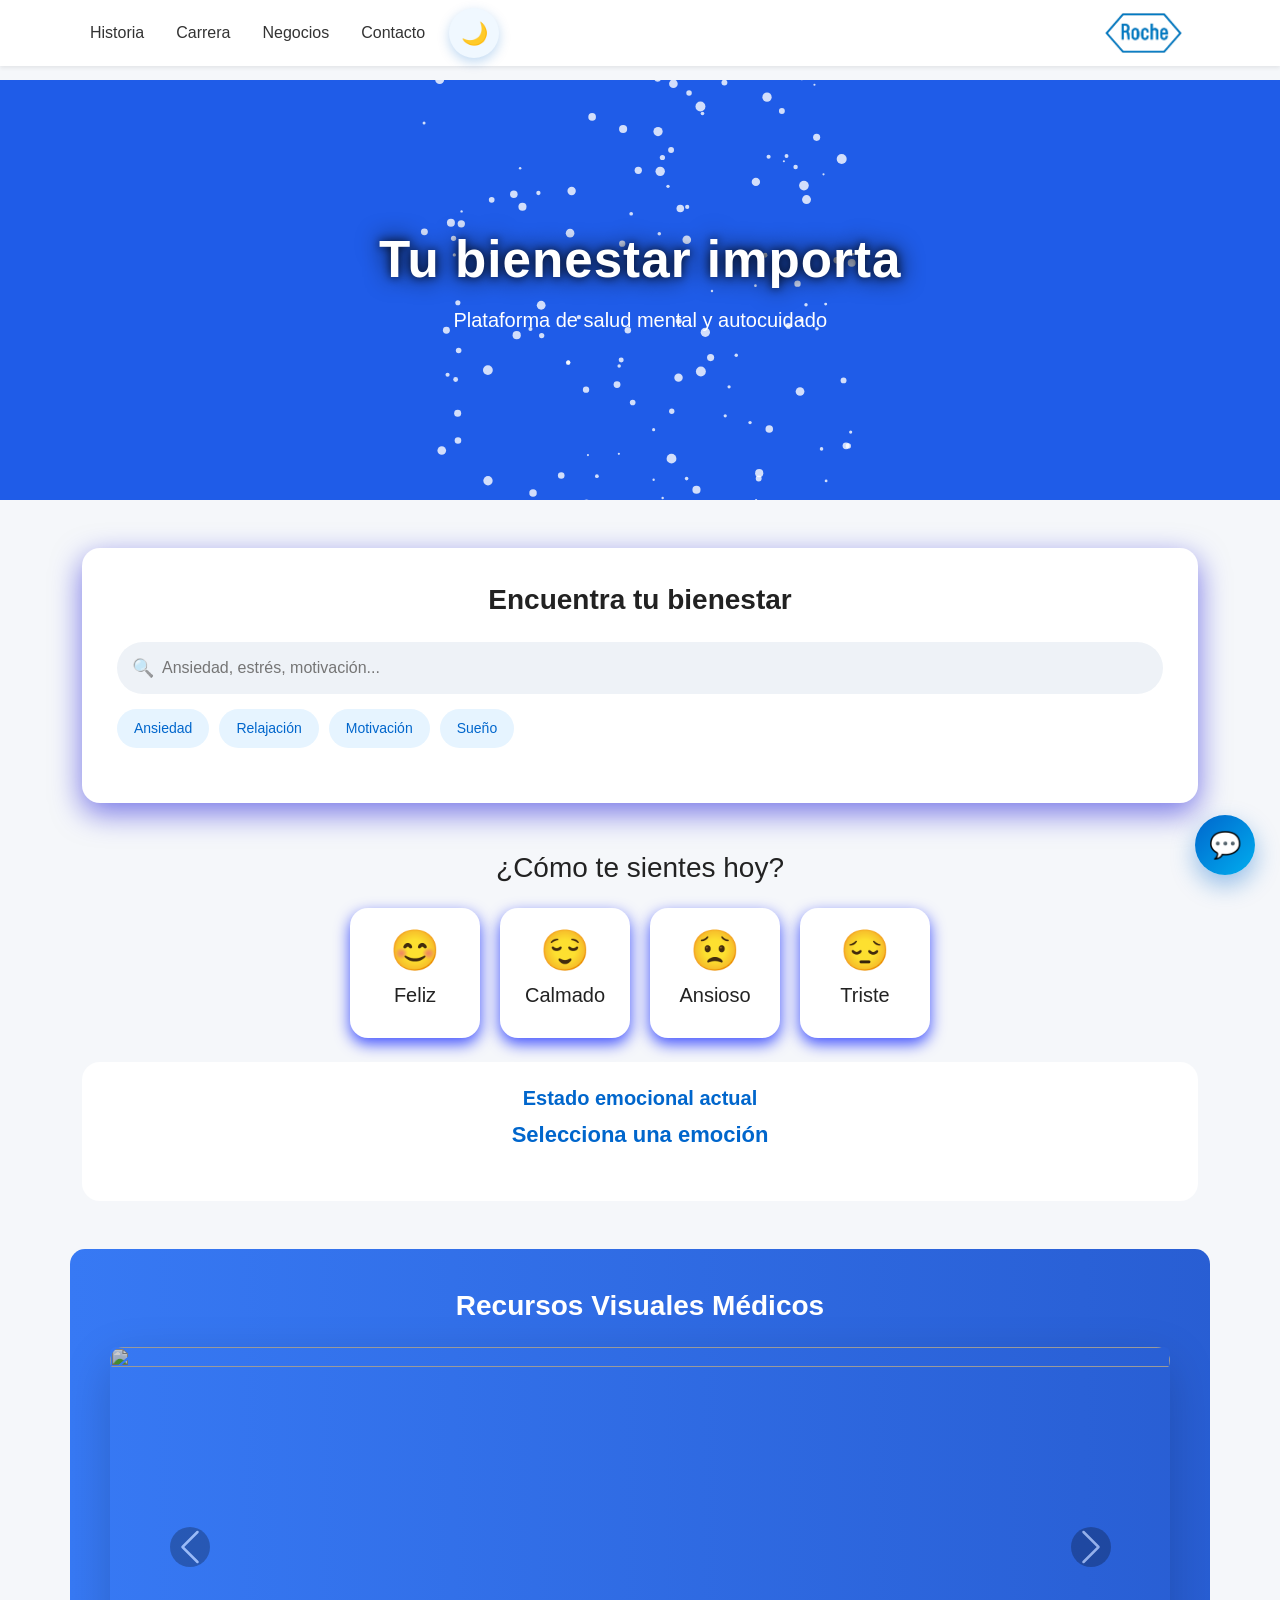
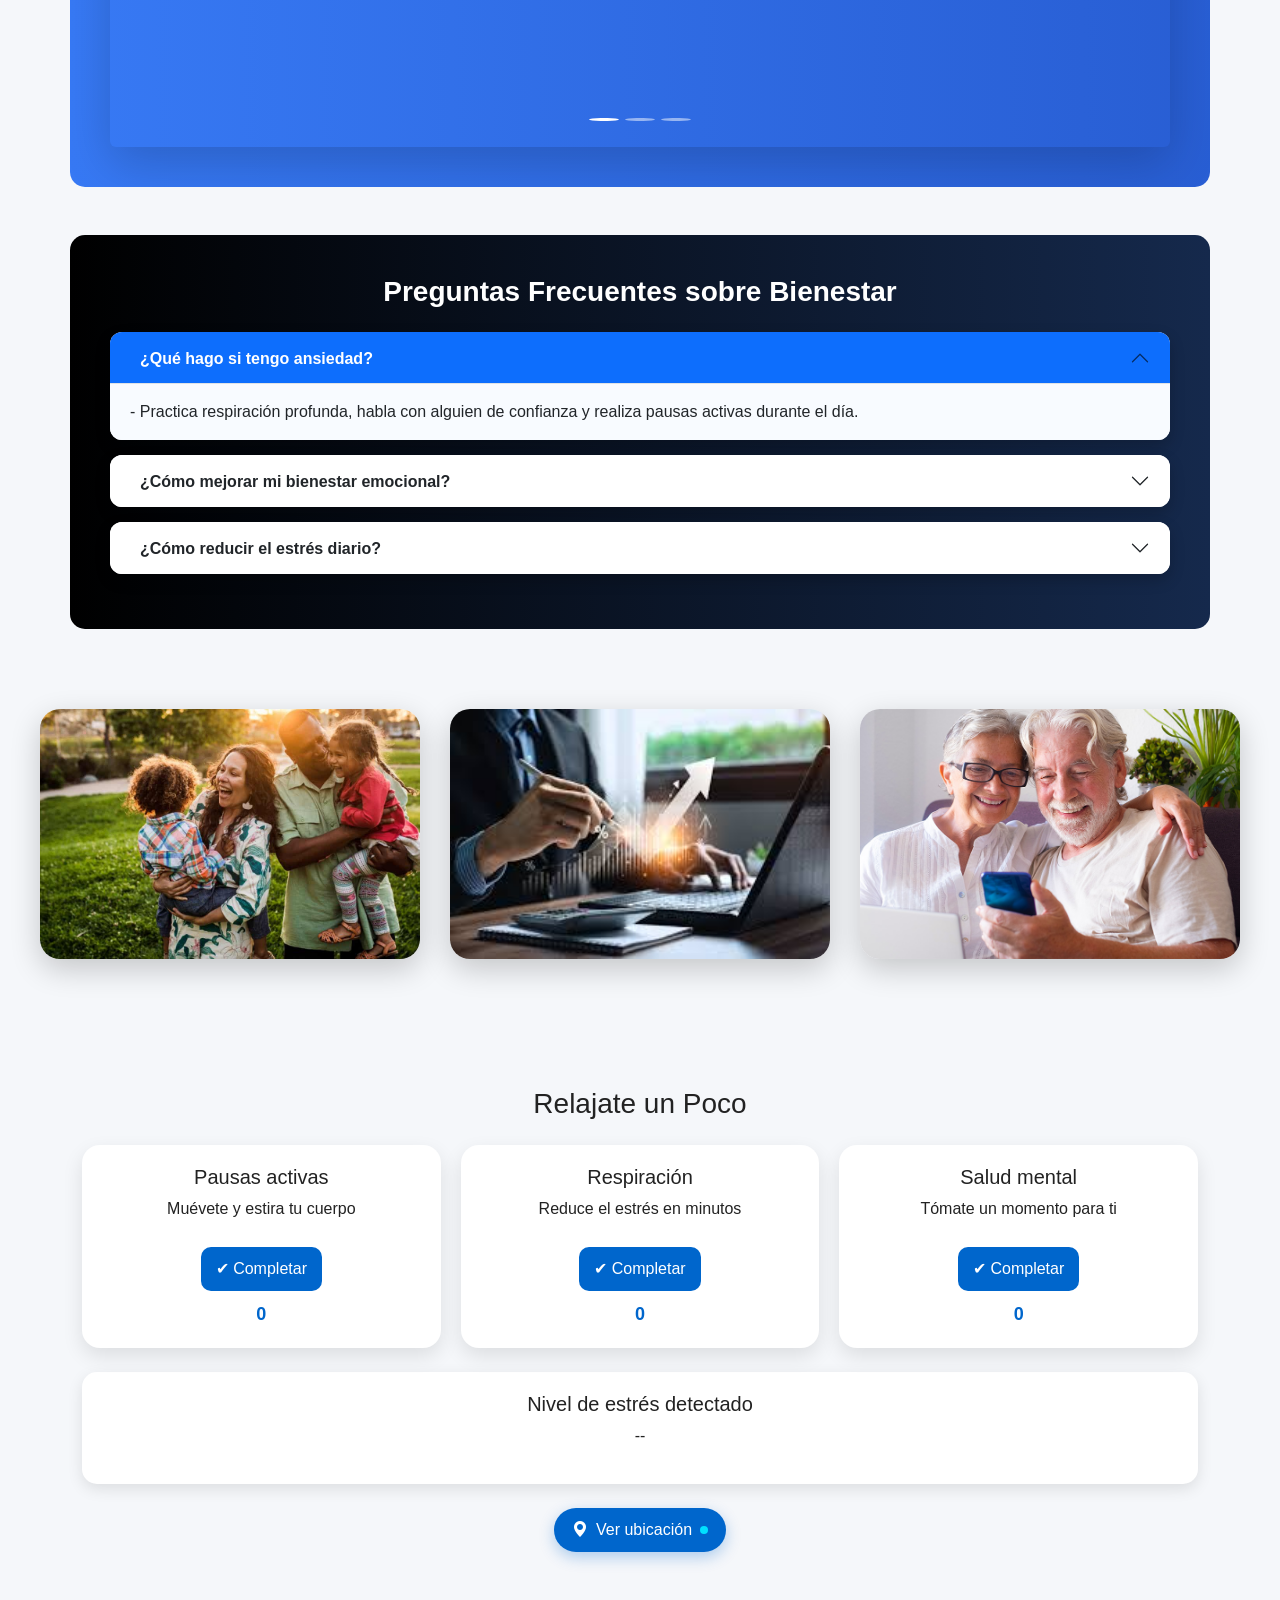
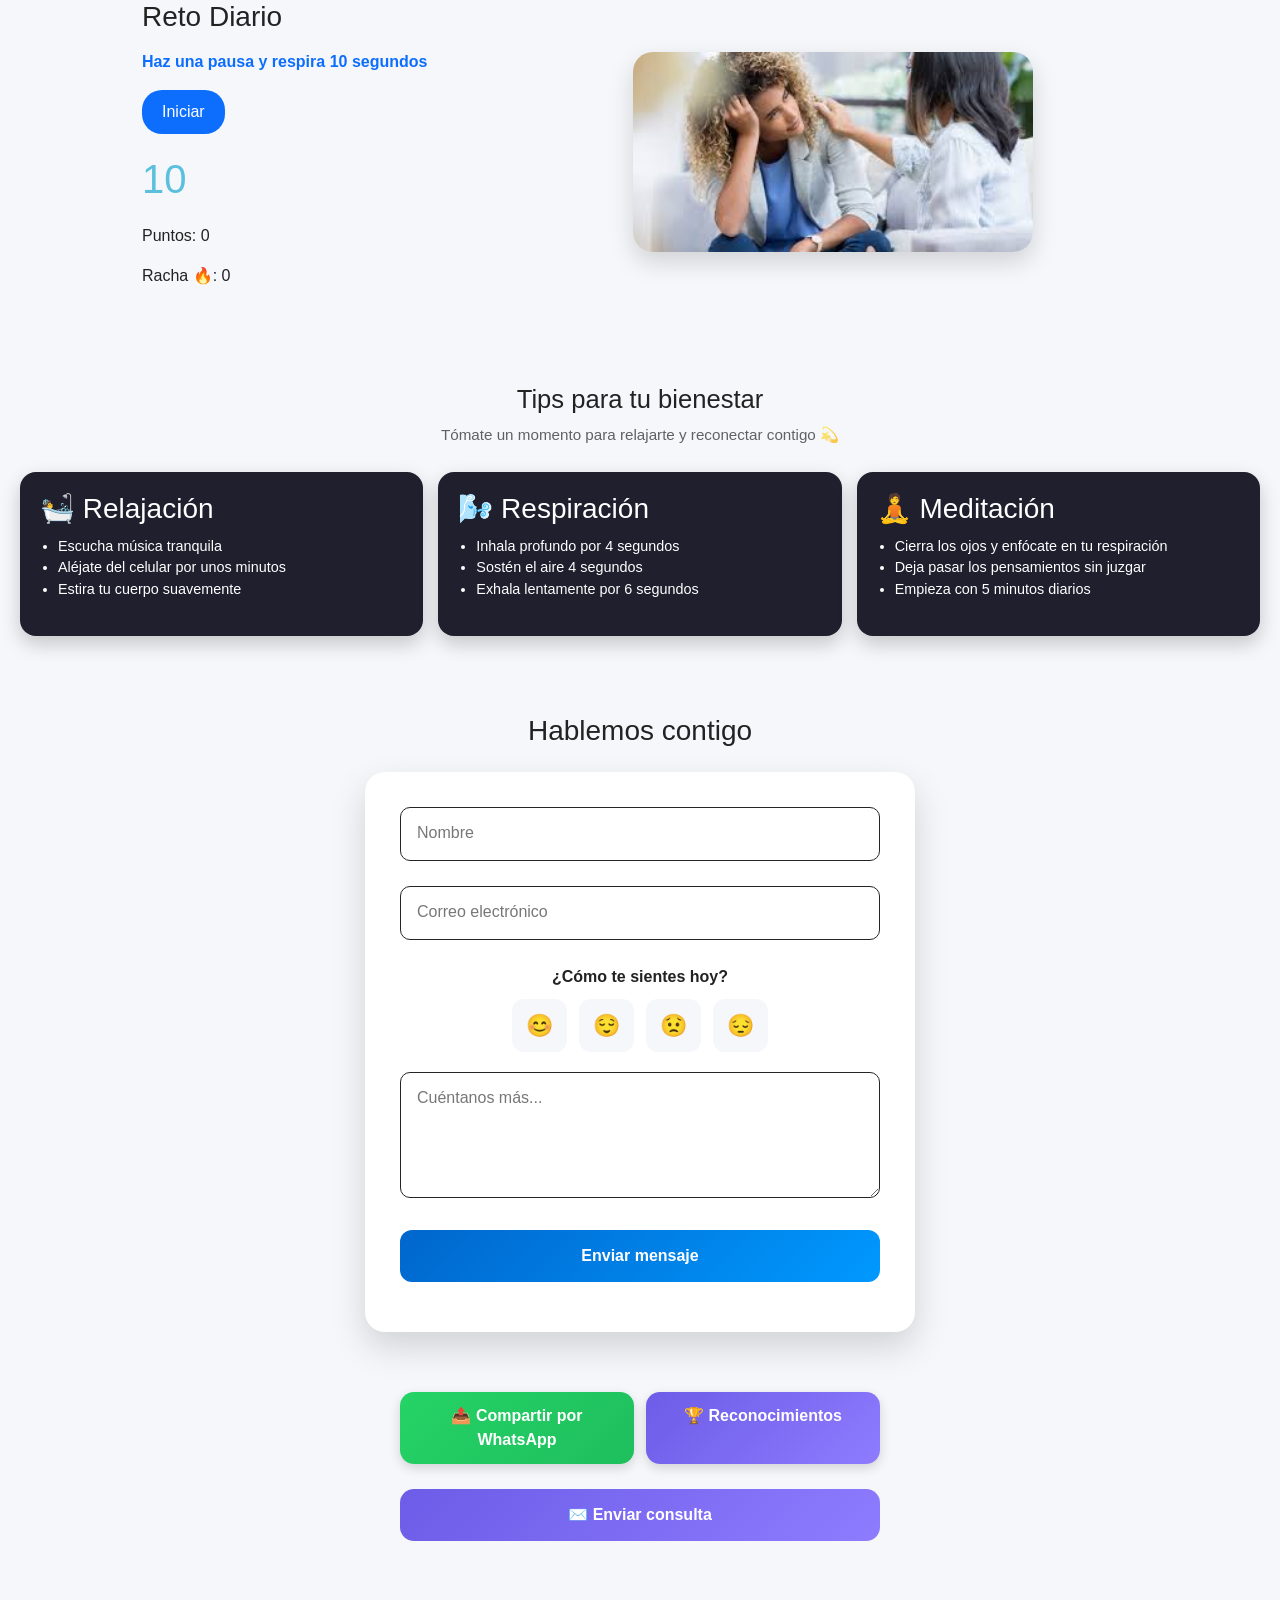
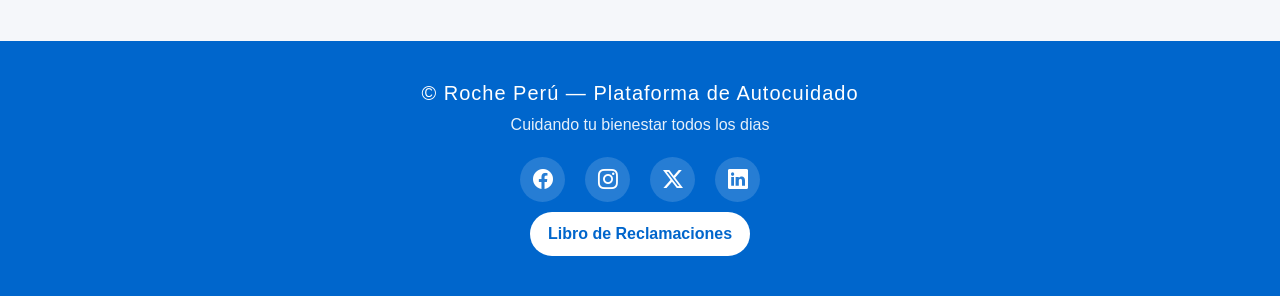
==== commit 1ccbb202: "III" ====
--- a/indexx.html
+++ b/indexx.html
@@ -705,7 +705,7 @@
 
 <script src="https://unpkg.com/aos@2.3.4/dist/aos.js"></script>
 <script src="https://cdn.jsdelivr.net/npm/bootstrap@5.3.2/dist/js/bootstrap.bundle.min.js"></script>
-<script src="js/scriptt.js"></script>
+<script src="js/script.js"></script>
 <script src="js/chatbot.js"></script>
 <script src="js/app.js"></script>
 <script src="https://cdn.jsdelivr.net/npm/chart.js"></script>
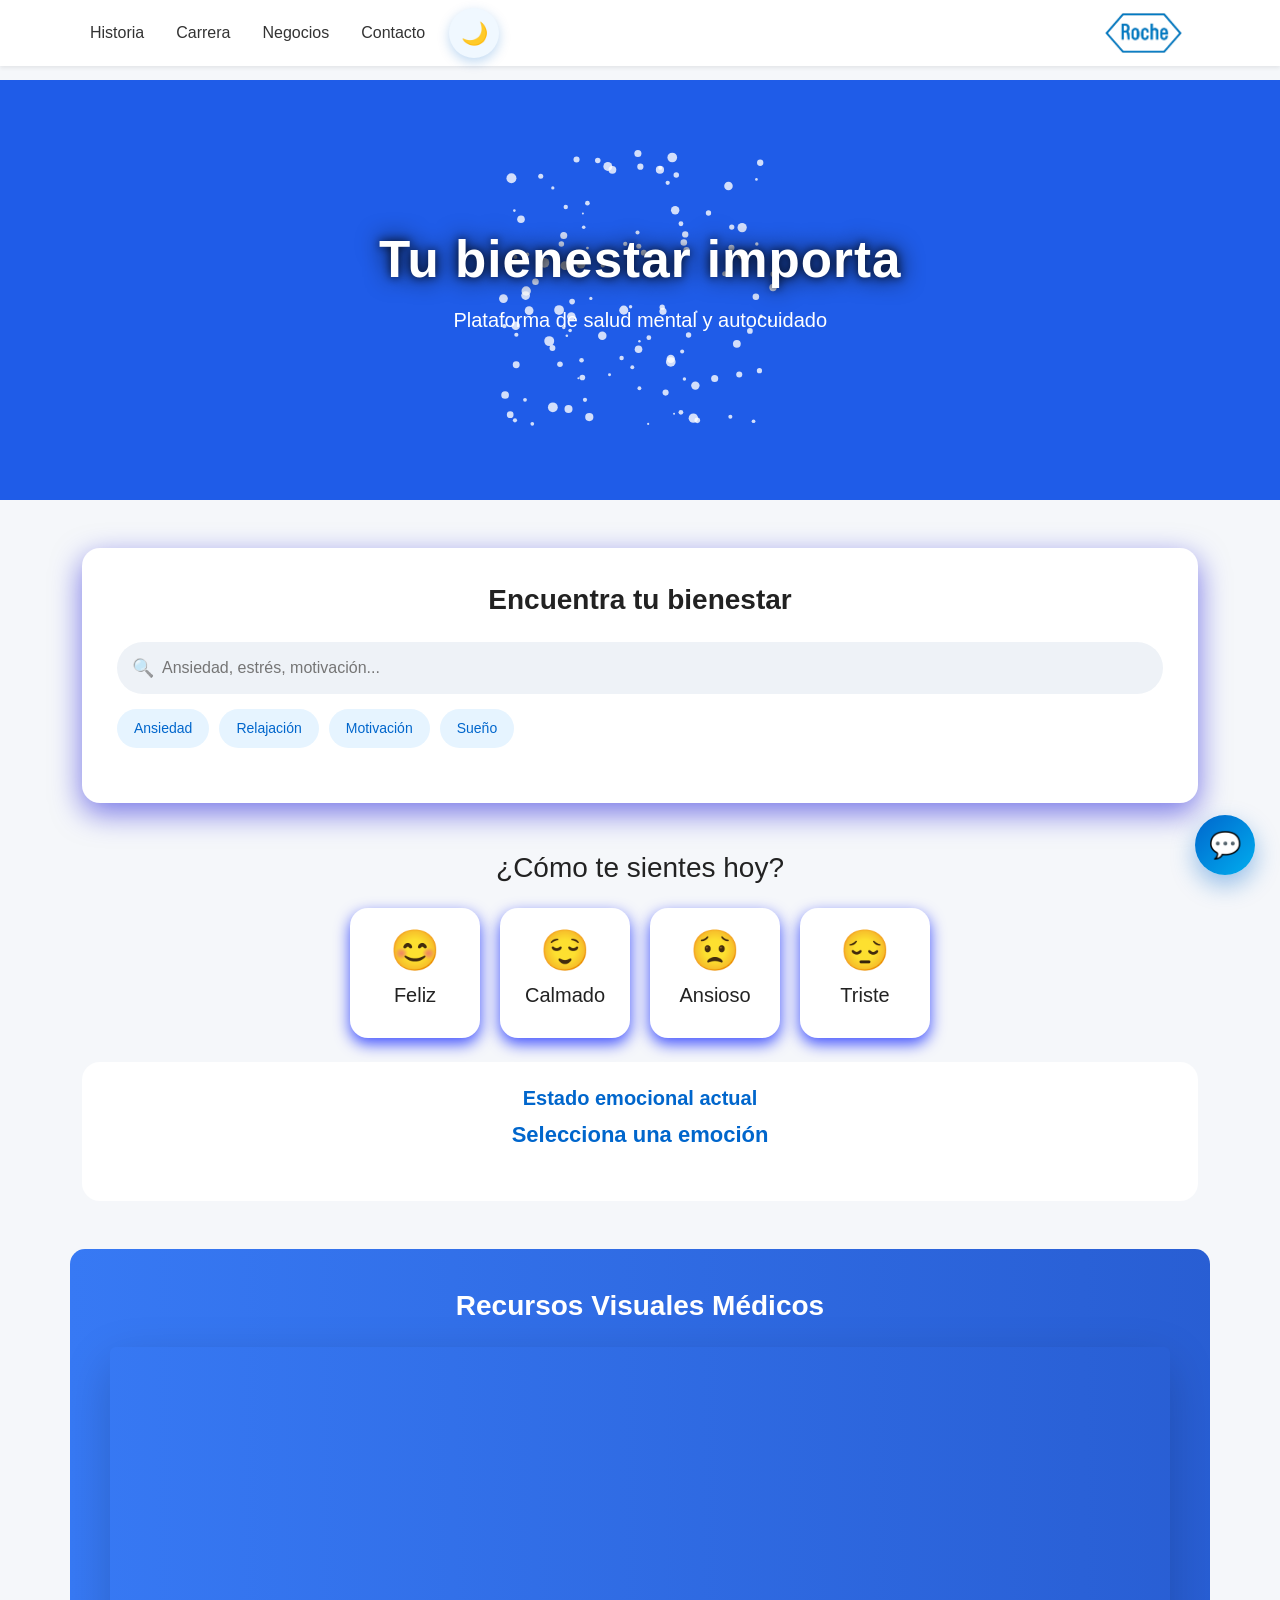
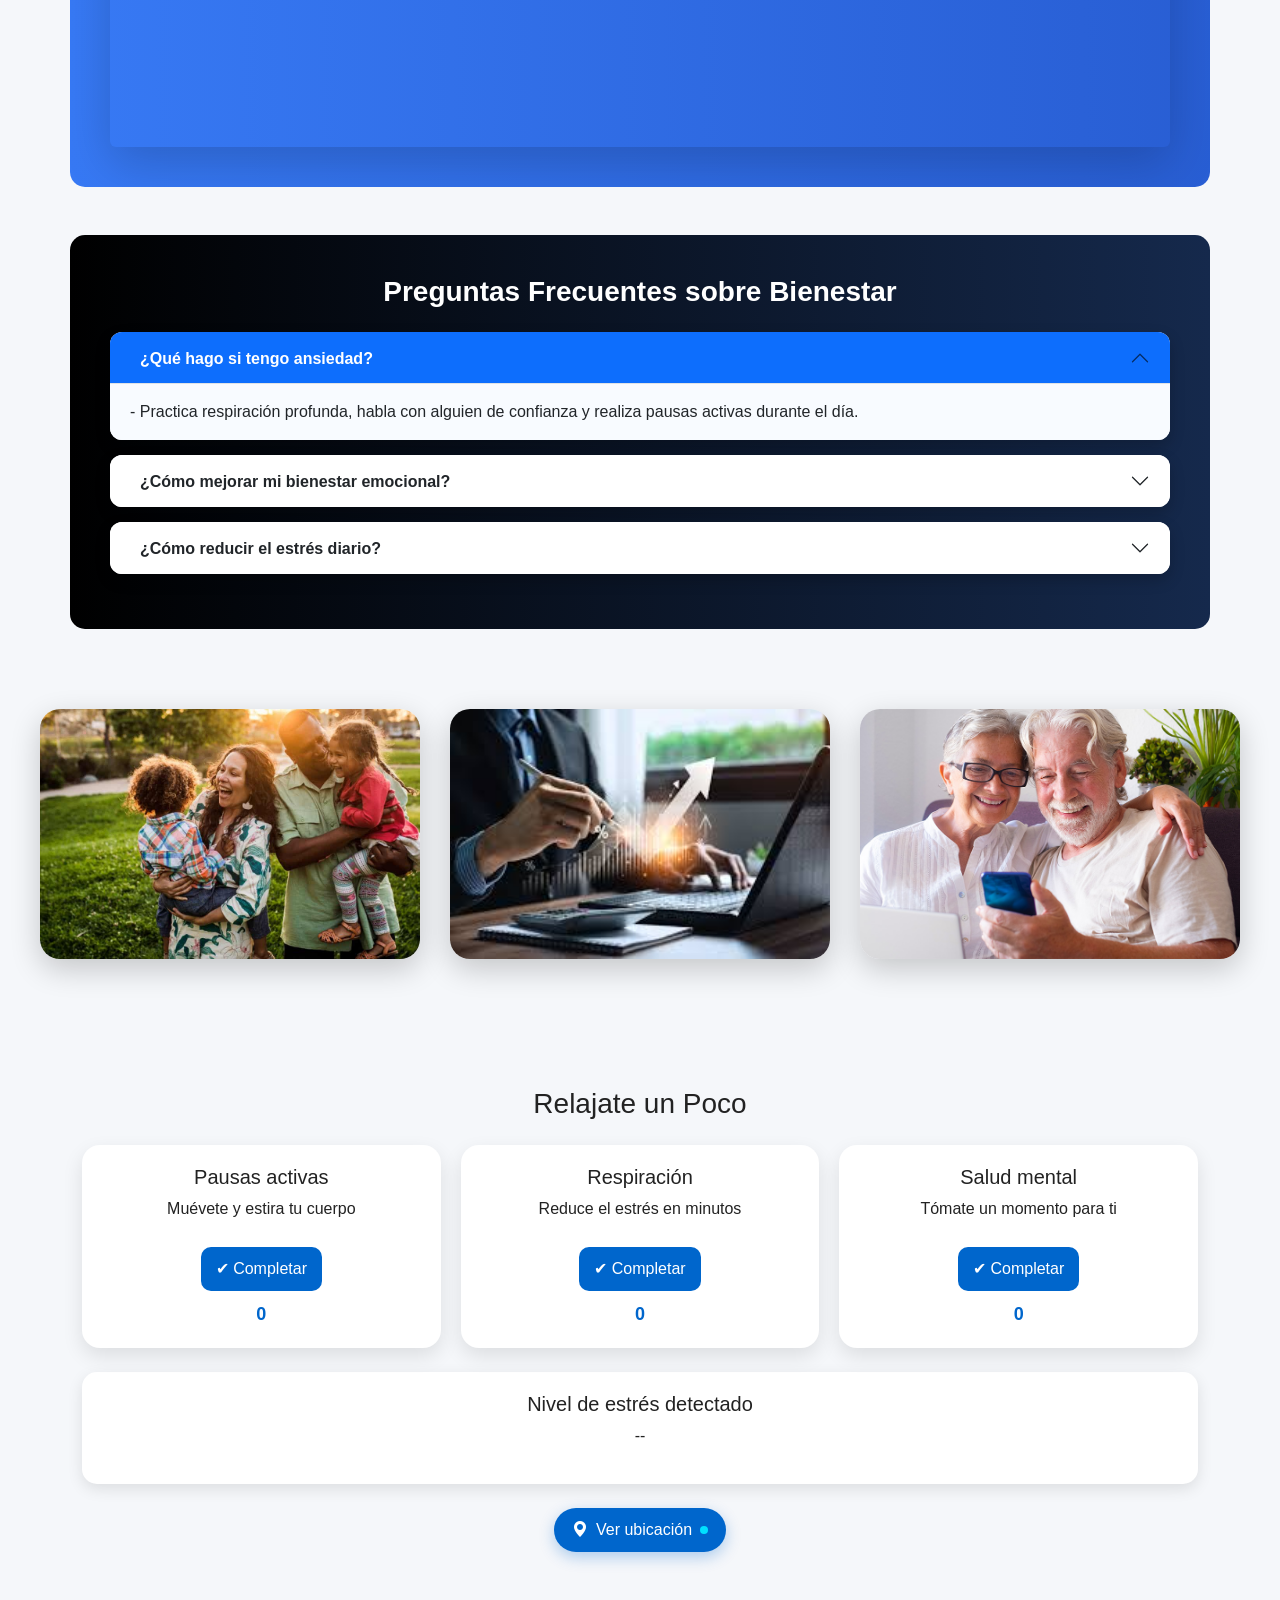
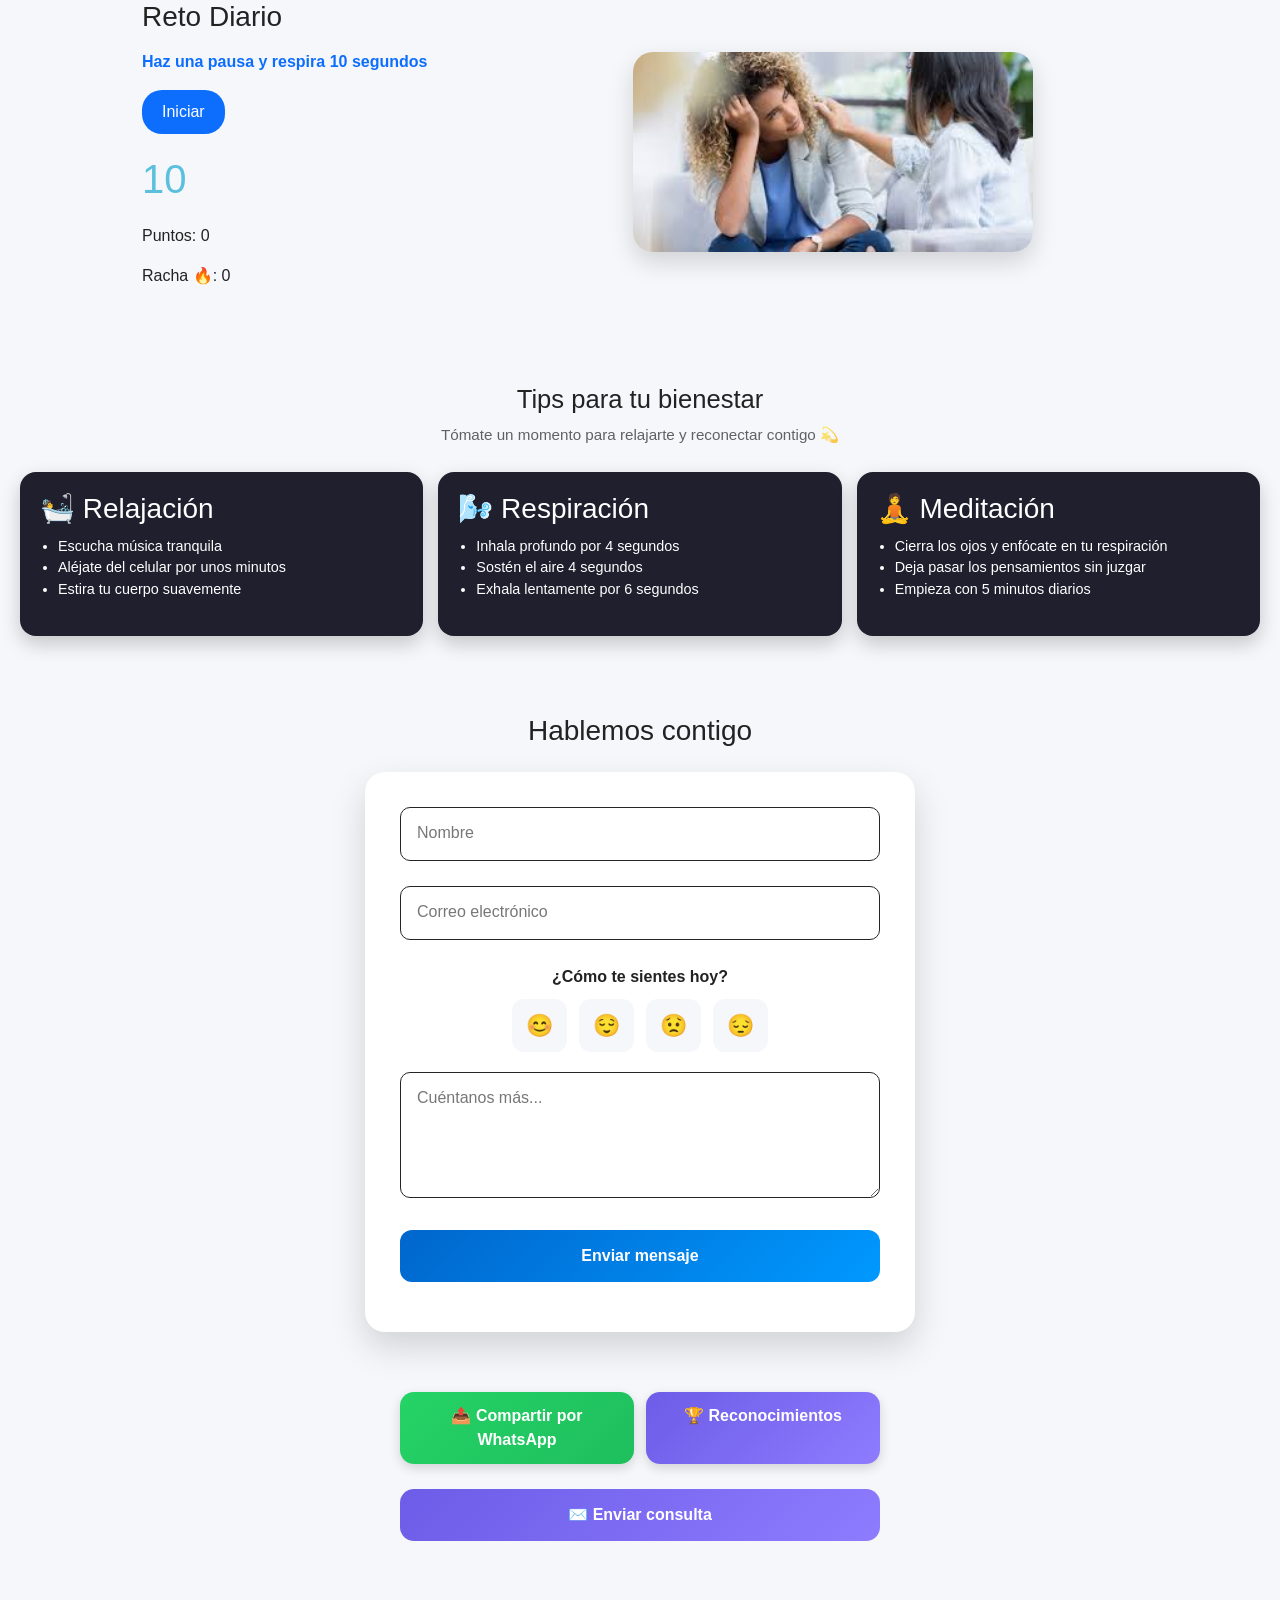
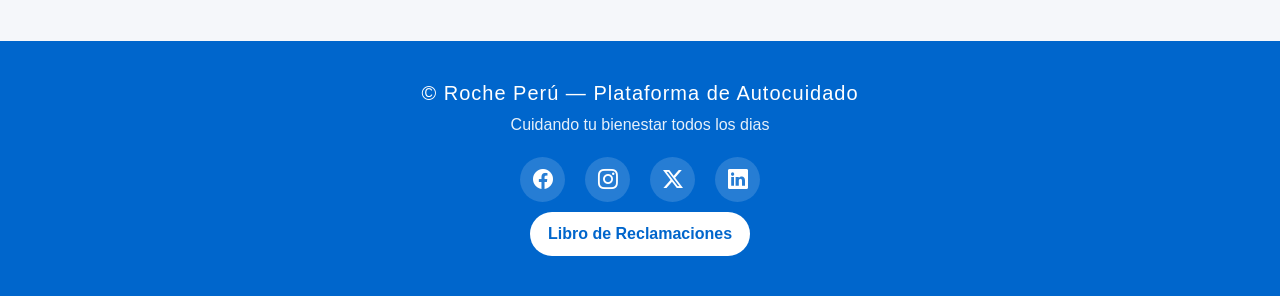
==== commit 9f9f379d: "I" ====
--- a/indexx.html
+++ b/indexx.html
@@ -9,7 +9,7 @@
 <script src="https://cdn.jsdelivr.net/npm/bootstrap@5.3.2/dist/js/bootstrap.bundle.min.js"></script>
 <link href="https://cdn.jsdelivr.net/npm/bootstrap-icons@1.11.3/font/bootstrap-icons.css" rel="stylesheet">
 <link href="https://cdn.jsdelivr.net/npm/bootstrap@5.3.2/dist/css/bootstrap.min.css" rel="stylesheet">
-<link href="css/styless.css" rel="stylesheet">
+<link href="css/styles.css" rel="stylesheet">
 </head>
 
 <body>
--- a/css/styles.css
+++ b/css/styles.css
@@ -0,0 +1,2156 @@
+/* ===============================
+   VARIABLES ROCHE + THEMES
+================================ */
+
+:root{
+ --primary:#0066CC;
+ --bg:#F5F7FA;
+ --text:#222222;
+ --card:#ffffff;
+}
+
+.dark-mode{
+ --bg:#000000;
+ --text:#ffffff;   /* 👈 texto blanco */
+ --card:#1e293b;
+}
+
+ .dark-mode .nav-link, 
+.dark-mode #sideMenu a,
+.dark-mode .navbar-brand,
+.dark-mode .navbar-toggler {
+    color: #ffffff !important;
+}
+
+
+#closeChat, 
+#chatToggle, 
+#sendBtn, 
+#menuBtn,
+.theme-toggle,
+.mini-emotion,
+.btn,
+button {
+    cursor: pointer !important;
+}
+
+.chat-header {
+    cursor: default !important;
+}
+
+.dark-mode .navbar {
+    background-color: var(--card) !important;
+}
+
+/* ================= DARK MODE TOGGLE ================= */
+
+.theme-toggle{
+    width:50px;
+    height:50px;
+    border-radius:50%;
+    border:none;
+    background:#E6F4FF;
+    display:flex;
+    align-items:center;
+    justify-content:center;
+    font-size:22px;
+    cursor:pointer;
+    transition:all .35s ease;
+    box-shadow:0 4px 12px rgba(0,102,204,.25);
+}
+
+/* hover */
+.theme-toggle:hover{
+    transform:translateY(-3px) scale(1.05);
+    box-shadow:0 8px 20px rgba(0,102,204,.35);
+}
+
+/* click animation */
+.theme-toggle:active{
+    transform:scale(.9);
+}
+
+/* icon animation */
+.theme-toggle .icon{
+    transition:transform .5s ease, opacity .3s;
+}
+
+/* rotación al cambiar */
+.theme-toggle.animate .icon{
+    transform:rotate(360deg);
+}
+
+/* modo oscuro */
+.dark-mode .theme-toggle{
+    background:#1e293b;
+    color:#FFD166;
+    box-shadow:0 0 15px rgba(255,209,102,.4);
+}
+
+.logo-roche{
+    height:40px;
+    width:auto;
+    transition:0.3s ease;
+}
+
+/* efecto hover elegante */
+.logo-roche:hover{
+    transform:scale(1.05);
+}
+
+/* ===============================
+   BASE
+================================ */
+
+body{
+ font-family: Arial, sans-serif;
+ background:var(--bg);
+ color:var(--text);
+ transition:background .4s ease, color .4s ease;
+ margin:0;
+}
+
+
+/* ================= HERO BASE ================= */
+
+.hero{
+ position:relative;
+ height:420px;
+ display:flex;
+ align-items:center;
+ justify-content:center;
+ overflow:hidden;
+ color:white;
+}
+
+/* ================= ONDAS DINÁMICAS ================= */
+
+.waves{
+ position:absolute;
+ width:100%;
+ height:100%;
+ overflow:hidden;
+ z-index:0;
+}
+
+.waves span{
+ position:absolute;
+ width:200%;
+ height:200%;
+ background:rgba(18, 82, 232, 0.599);
+ border-radius:40%;
+ animation:waveMove 12s linear infinite;
+}
+
+.waves span:nth-child(1){
+ bottom:-60%;
+ left:-50%;
+ animation-duration:14s;
+}
+
+.waves span:nth-child(2){
+ bottom:-65%;
+ left:-40%;
+ animation-duration:18s;
+}
+
+.waves span:nth-child(3){
+ bottom:-70%;
+ left:-30%;
+ animation-duration:22s;
+}
+
+@keyframes waveMove{
+ from{ transform:rotate(0deg); }
+ to{ transform:rotate(360deg); }
+}
+
+
+/* ================= HERO CONTENT ================= */
+
+.hero-content{
+ position:relative;
+ z-index:3;
+ text-align:center;
+ will-change:transform, opacity;
+}
+
+/* ================= TITULO ================= */
+
+.hero-title{
+ font-size:clamp(2rem, 5vw, 3.2rem);
+ font-weight:700;
+ letter-spacing:.5px;
+
+ opacity:0;
+ transform:scale(.7) translateY(30px);
+
+ animation:titleExplosion 1.4s cubic-bezier(.17,.84,.44,1) forwards;
+
+ /* glow médico sutil */
+ text-shadow:
+ 0 0 10px rgba(0, 0, 0, 0.796),
+ 0 0 25px rgb(0, 0, 0);
+}
+
+/* ================= SUBTITULO ================= */
+
+.hero-subtitle{
+ margin-top:15px;
+ font-size:clamp(1rem,2vw,1.25rem);
+
+ opacity:0;
+ transform:translateY(20px);
+
+ animation:subtitleReveal 1.6s ease forwards;
+ animation-delay:1.1s;
+}
+
+/* ================= ANIMACIÓN EXPLOSIÓN ================= */
+
+@keyframes titleExplosion{
+
+ 0%{
+  opacity:0;
+  transform:scale(.3) translateY(60px);
+  letter-spacing:18px;
+  filter:blur(8px);
+ }
+
+ 50%{
+  opacity:.8;
+  transform:scale(1.08) translateY(-5px);
+  letter-spacing:4px;
+  filter:blur(0);
+ }
+
+ 75%{
+  transform:scale(.97);
+ }
+
+ 100%{
+  opacity:1;
+  transform:scale(1) translateY(0);
+  letter-spacing:1px;
+ }
+}
+
+/* ================= SUBTITULO APARICIÓN ================= */
+
+@keyframes subtitleReveal{
+ from{
+  opacity:0;
+  transform:translateY(25px);
+ }
+ to{
+  opacity:1;
+  transform:translateY(0);
+ }
+}
+
+/* ================= PARTICULAS MEDICINA ================= */
+
+#medicineParticles{
+ position:absolute;
+ inset:0;
+ width:100%;
+ height:100%;
+ z-index:1;
+ pointer-events:none;
+
+ /* mejora rendimiento */
+ transform:translateZ(0);
+}
+
+/* ================= RESPONSIVE ================= */
+
+@media(max-width:768px){
+
+ .hero-title{
+  text-shadow:
+  0 0 8px rgba(255,255,255,.2);
+ }
+
+ .hero-subtitle{
+  padding:0 15px;
+ }
+}
+/* ===============================
+   NAVBAR
+================================ */
+
+.navbar{
+ background:var(--card) !important;
+ transition:.3s;
+}
+
+/* ===== NAVBAR GENERAL ===== */
+.navbar {
+  backdrop-filter: blur(10px);
+  background: rgba(255, 255, 255, 0.85);
+  transition: 0.3s ease;
+}
+
+/* ===== LINKS DESKTOP ===== */
+.nav-link {
+  position: relative;
+  color: #333;
+  font-weight: 500;
+  transition: 0.3s;
+}
+
+.nav-link:hover {
+  color: #00bfff;
+}
+
+/* línea animada */
+.nav-link::after {
+  content: "";
+  position: absolute;
+  width: 0%;
+  height: 2px;
+  bottom: 0;
+  left: 0;
+  background: #00bfff;
+  transition: 0.3s;
+}
+
+.nav-link:hover::after {
+  width: 100%;
+}
+
+/* ===== BOTÓN HAMBURGUESA ===== */
+.custom-toggler {
+  border: none;
+  background: none;
+  cursor: pointer;
+  z-index: 1001;
+}
+
+.custom-toggler .line {
+  display: block;
+  width: 26px;
+  height: 3px;
+  background: #00bfff;
+  margin: 5px 0;
+  border-radius: 5px;
+  transition: all 0.4s ease;
+}
+
+/* ANIMACIÓN ☰ → ✖ */
+.custom-toggler.active .line:nth-child(1) {
+  transform: rotate(45deg) translate(5px, 5px);
+}
+
+.custom-toggler.active .line:nth-child(2) {
+  opacity: 0;
+  transform: scale(0);
+}
+
+.custom-toggler.active .line:nth-child(3) {
+  transform: rotate(-45deg) translate(6px, -6px);
+}
+
+/* ===== MENÚ LATERAL ===== */
+.side-menu {
+  position: fixed;
+  top: 0;
+  left: -280px;
+  width: 280px;
+  height: 100%;
+  background: linear-gradient(135deg, #ffffff, #e6f7ff);
+  padding: 80px 25px;
+  transition: all 0.5s ease;
+  z-index: 1000;
+  box-shadow: 5px 0 25px rgba(0,0,0,0.15);
+}
+
+/* ACTIVO */
+.side-menu.active {
+  left: 0;
+}
+
+/* LINKS LATERALES */
+.side-menu ul {
+  list-style: none;
+  padding: 0;
+}
+
+.side-menu li {
+  margin: 25px 0;
+  opacity: 0;
+  transform: translateX(-20px);
+  animation: fadeInMenu 0.5s forwards;
+}
+
+.side-menu.active li:nth-child(1) { animation-delay: 0.1s; }
+.side-menu.active li:nth-child(2) { animation-delay: 0.2s; }
+.side-menu.active li:nth-child(3) { animation-delay: 0.3s; }
+.side-menu.active li:nth-child(4) { animation-delay: 0.4s; }
+
+.side-menu a {
+  text-decoration: none;
+  font-size: 18px;
+  color: #333;
+  transition: 0.3s;
+}
+
+.side-menu a:hover {
+  color: #00bfff;
+  padding-left: 10px;
+}
+
+/* ANIMACIÓN ITEMS */
+@keyframes fadeInMenu {
+  to {
+    opacity: 1;
+    transform: translateX(0);
+  }
+}
+
+/* ===== OVERLAY ===== */
+#overlay {
+  position: fixed;
+  top: 0;
+  left: 0;
+  width: 100%;
+  height: 100%;
+  background: rgba(0,0,0,0.4);
+  backdrop-filter: blur(3px);
+  opacity: 0;
+  visibility: hidden;
+  transition: 0.4s;
+}
+
+#overlay.active {
+  opacity: 1;
+  visibility: visible;
+}
+
+/* ===== DARK MODE BUTTON ===== */
+.theme-toggle {
+  border: none;
+  background: #f0f8ff;
+  padding: 8px 12px;
+  border-radius: 50%;
+  transition: 0.3s;
+}
+
+.theme-toggle:hover {
+  background: #00bfff;
+  color: white;
+  transform: rotate(20deg) scale(1.1);
+}
+
+/* ===== RESPONSIVE ===== */
+
+/* 📱 MOBILE */
+@media (max-width: 991px) {
+
+  .desktop-menu {
+    display: none !important;
+  }
+
+}
+
+/* 💻 DESKTOP */
+@media (min-width: 992px) {
+
+  .custom-toggler {
+    display: none;
+  }
+
+  .side-menu {
+    display: none;
+  }
+
+  #overlay {
+    display: none;
+  }
+
+}
+
+/* separa contenido del navbar fijo */
+body{
+ padding-top:80px;
+}
+
+/* ===============================
+   CARDS
+================================ */
+
+.card{
+ background:var(--card);
+ border:none;
+ border-radius:15px;
+ transition:all .3s ease;
+ box-shadow:var(--shadow);
+}
+
+.card:hover{
+ transform:translateY(-6px);
+}
+
+/* ===============================
+   FAQ / ACCORDION
+================================ */
+
+/* ===== FONDO DINAMICO ===== */
+.faq-section{
+    padding:40px;
+    border-radius:15px;
+    background:linear-gradient(270deg,#ffffff,#2a5298,#000000);
+    background-size:400% 400%;
+    animation:fondoFAQ 12s ease infinite;
+}
+
+@keyframes fondoFAQ{
+    0%{background-position:0% 50%;}
+    50%{background-position:100% 50%;}
+    100%{background-position:0% 50%;}
+}
+
+/* TITULO */
+.faq-title{
+    color:white;
+    font-weight:bold;
+    animation:fadeInDown 1s ease;
+}
+
+/* TARJETAS */
+.faq-accordion .accordion-item{
+    border:none;
+    margin-bottom:15px;
+    border-radius:12px;
+    overflow:hidden;
+    box-shadow:0 6px 15px rgba(0,0,0,0.2);
+}
+
+/* BOTON */
+.faq-accordion .accordion-button{
+    font-weight:600;
+    background:white;
+    transition:0.3s;
+}
+
+.faq-accordion .accordion-button:hover{
+    background:#e8f4ff;
+    transform:scale(1.01);
+}
+
+/* CUANDO ESTA ABIERTO */
+.faq-accordion .accordion-button:not(.collapsed){
+    background:#0d6efd;
+    color:white;
+}
+
+/* CUERPO */
+.faq-accordion .accordion-body{
+    background:#f8fbff;
+    font-size:16px;
+    animation:fadeIn 0.6s ease;
+}
+
+/* ICONO */
+.icono{
+    margin-right:10px;
+    font-size:20px;
+}
+
+/* ANIMACIONES */
+@keyframes fadeIn{
+    from{opacity:0; transform:translateY(10px);}
+    to{opacity:1; transform:translateY(0);}
+}
+
+@keyframes fadeInDown{
+    from{opacity:0; transform:translateY(-20px);}
+    to{opacity:1; transform:translateY(0);}
+}
+/* ===============================
+   CARRUSEL (IMÁGENES IGUALES)
+================================ */
+
+.carousel-item{
+ height:400px;
+}
+
+.carousel-item img{
+ width:100%;
+ height:100%;
+ object-fit:cover;
+ border-radius:15px;
+}
+
+/* Responsive carrusel */
+@media(max-width:768px){
+ .carousel-item{
+  height:250px;
+ }
+}
+
+/* ===== FONDO DINAMICO CON ONDAS ===== */
+.recursos-section{
+    position: relative;
+    padding: 40px;
+    border-radius: 15px;
+    overflow: hidden;
+    background: linear-gradient(270deg,#100f27,#0b2892,#3779f4);
+    background-size: 600% 600%;
+    animation: ondas 10s ease infinite;
+}
+
+@keyframes ondas{
+    0%{background-position:0% 50%;}
+    50%{background-position:100% 50%;}
+    100%{background-position:0% 50%;}
+}
+
+/* ===== TITULO EXPLOSION MEDICA ===== */
+.titulo-animado{
+    color:rgb(255, 255, 255);
+    font-weight:bold;
+    animation: explosion 1.2s ease;
+}
+
+@keyframes explosion{
+    0%{
+        transform:scale(0.3);
+        opacity:0;
+        text-shadow:0 0 0px #2b10f6;
+    }
+    70%{
+        transform:scale(1.2);
+        text-shadow:0 0 25px #00eaff;
+    }
+    100%{
+        transform:scale(1);
+        opacity:1;
+    }
+}
+
+/* ===== IMAGEN INTERACTIVA ===== */
+.img-container{
+    position:relative;
+    overflow:hidden;
+}
+
+.img-container img{
+    transition: transform 0.6s ease;
+    filter: brightness(80%);
+}
+
+.img-container:hover img{
+    transform:scale(1.08);
+}
+
+/* TEXTO SOBRE IMAGEN */
+.overlay-text{
+    position:absolute;
+    bottom:20px;
+    left:20px;
+    color:white;
+    background:rgb(2, 36, 117);
+    padding:15px;
+    border-radius:10px;
+    opacity:0;
+    transition:0.5s;
+}
+
+.img-container:hover .overlay-text{
+    opacity:1;
+    transform:translateY(-5px);
+}
+
+/* BOTONES MAS MODERNOS */
+.carousel-control-prev-icon,
+.carousel-control-next-icon{
+    background-color:rgba(0,0,0,0.5);
+    border-radius:50%;
+    padding:20px;
+}
+
+/* ===============================
+   CHATBOT
+================================ */
+
+/* ================= BOTÓN FLOTANTE ================= */
+
+#chatToggle{
+ position:fixed;
+ bottom:25px;
+ right:25px;
+ width:60px;
+ height:60px;
+ border-radius:50%;
+ background:linear-gradient(135deg,#0066CC,#00AEEF);
+ color:white;
+ display:flex;
+ align-items:center;
+ justify-content:center;
+ font-size:26px;
+ cursor:pointer;
+ box-shadow:0 10px 25px rgba(0,102,204,.4);
+ transition:.3s;
+ z-index:999;
+}
+
+#chatToggle:hover{
+ transform:scale(1.1);
+}
+
+/* ================= CHATBOX ================= */
+
+#chatbox{
+ position:fixed;
+ bottom:100px;
+ right:25px;
+ width:340px;
+ height:480px;
+ background:rgba(255,255,255,.9);
+ backdrop-filter:blur(15px);
+ border-radius:20px;
+ display:flex;
+ flex-direction:column;
+ box-shadow:0 15px 40px rgba(0,0,0,.25);
+ overflow:hidden;
+ animation:chatAppear .4s ease;
+ z-index:999;
+}
+
+#chatbox{
+    opacity:1;
+    transform:translateY(0);
+    transition:0.3s ease;
+}
+
+#chatbox.hidden{
+    opacity:0;
+    transform:translateY(20px);
+    pointer-events:none;
+}
+
+.hidden{
+    display:none;
+}
+
+@keyframes chatAppear{
+ from{transform:translateY(40px);opacity:0;}
+ to{transform:translateY(0);opacity:1;}
+}
+
+/* HEADER */
+.chat-header{
+ background:#0066CC;
+ color:white;
+ padding:12px;
+ display:flex;
+ justify-content:space-between;
+ align-items:center;
+}
+
+.bot-info{
+ display:flex;
+ align-items:center;
+ gap:10px;
+}
+
+.bot-avatar{
+ width:35px;
+ height:35px;
+ border-radius:50%;
+ background:white;
+ color:#0066CC;
+ display:flex;
+ align-items:center;
+ justify-content:center;
+ font-size:18px;
+}
+
+/* MENSAJES */
+#messages{
+ flex:1;
+ padding:15px;
+ overflow-y:auto;
+}
+
+.message{
+ padding:10px 14px;
+ border-radius:15px;
+ margin-bottom:10px;
+ max-width:80%;
+ animation:fadeMsg .3s ease;
+}
+
+.bot{
+ background:#e6f0ff;
+ color:#0066CC;
+}
+
+.user{
+ background:#0066CC;
+ color:white;
+ margin-left:auto;
+}
+
+@keyframes fadeMsg{
+ from{opacity:0;transform:translateY(10px);}
+ to{opacity:1;}
+}
+
+/* INPUT */
+.chat-input{
+ display:flex;
+ border-top:1px solid #eee;
+}
+
+.chat-input input{
+ flex:1;
+ border:none;
+ padding:12px;
+ outline:none;
+ background:transparent;
+}
+
+.chat-input button{
+ border:none;
+ background:#0066CC;
+ color:white;
+ padding:12px 16px;
+ cursor:pointer;
+}
+
+/* typing */
+.typing{
+ font-size:12px;
+ color:#888;
+ padding-left:15px;
+ display:none;
+}
+
+/* ===============================
+   FOOTER
+================================ */
+/* ================= FOOTER ================= */
+
+.footer{
+ background:#0066CC;
+ color:white;
+ padding:40px 20px;
+ margin-top:60px;
+ position:relative;
+ overflow:hidden;
+}
+
+/* animación texto */
+.footer-title{
+ animation:fadeUp 1.2s ease;
+ letter-spacing:1px;
+}
+
+.footer-sub{
+ opacity:.9;
+ margin-bottom:20px;
+ animation:fadeUp 1.6s ease;
+}
+
+/* redes */
+.social-icons{
+ display:flex;
+ justify-content:center;
+ gap:20px;
+}
+
+/* iconos */
+.social-link{
+ width:45px;
+ height:45px;
+ border-radius:50%;
+ background:rgba(255,255,255,.15);
+ display:flex;
+ align-items:center;
+ justify-content:center;
+ font-size:20px;
+ color:white;
+ text-decoration:none;
+ transition:.35s;
+}
+
+/* hover profesional */
+.social-link:hover{
+ transform:translateY(-6px) scale(1.1);
+ background:white;
+ color:#0066CC;
+ box-shadow:0 8px 20px rgba(0,0,0,.25);
+}
+
+/* animación aparición */
+@keyframes fadeUp{
+ from{
+  opacity:0;
+  transform:translateY(20px);
+ }
+ to{
+  opacity:1;
+  transform:translateY(0);
+ }
+}
+
+/* ===============================
+   RESPONSIVE
+================================ */
+
+@media(max-width:768px){
+
+ .hero h1{
+  font-size:24px;
+ }
+
+ #chatbox{
+  width:90%;
+  right:5%;
+ }
+}
+
+
+/* ================= BUSCADOR MODERNO ================= */
+
+.search-card{
+ background:var(--card);
+ padding:35px;
+ border-radius:18px;
+ box-shadow:0 10px 30px rgba(7, 4, 213, 0.535);
+ transition:.3s;
+}
+
+.search-card:hover{
+ transform:translateY(-4px);
+}
+
+.search-title{
+ text-align:center;
+ margin-bottom:25px;
+ font-weight:600;
+}
+
+/* Caja búsqueda */
+
+.search-box{
+ position:relative;
+}
+
+.search-item{
+ opacity:0;
+ transform:translateY(10px);
+ animation:fadeSearch .4s ease forwards;
+}
+
+@keyframes fadeSearch{
+ to{
+  opacity:1;
+  transform:translateY(0);
+ }
+}
+
+.search-box input{
+ width:100%;
+ padding:14px 15px 14px 45px;
+ border-radius:30px;
+ border:none;
+ outline:none;
+ background:#eef2f7;
+ transition:.3s;
+ font-size:16px;
+}
+
+.search-box input:focus{
+ background:white;
+ box-shadow:0 0 0 3px rgba(0,102,204,.2);
+}
+
+.search-icon{
+ position:absolute;
+ left:15px;
+ top:50%;
+ transform:translateY(-50%);
+ font-size:18px;
+ opacity:.6;
+}
+
+/* Tags rápidas */
+
+.search-tags{
+    display:flex;
+    gap:10px;
+    flex-wrap:wrap;
+    margin-top:15px;
+}
+
+/* TAGS */
+.tag{
+    background:#E6F4FF;        /* celeste suave */
+    color:#0066CC;             /* azul Roche */
+    padding:8px 16px;
+    border-radius:25px;
+    font-size:14px;
+    cursor:pointer;
+    transition:all .3s ease;
+    border:1px solid transparent;
+}
+
+/* Hover interactivo */
+.tag:hover{
+    background:#0066CC;
+    color:white;
+    transform:translateY(-2px);
+    box-shadow:0 4px 10px rgba(0,102,204,.25);
+}
+/* Resultados */
+
+.results-list{
+ margin-top:20px;
+ list-style:none;
+ padding:0;
+}
+
+.results-list li{
+ background:var(--card);
+ padding:12px 18px;
+ margin-bottom:10px;
+ border-radius:12px;
+ cursor:pointer;
+ opacity:0;
+ transform:translateY(10px);
+ animation:resultFade .4s forwards;
+ box-shadow:0 5px 15px rgba(0,0,0,.06);
+}
+
+.results-list li:hover{
+ transform:scale(1.02);
+}
+
+@keyframes resultFade{
+ to{
+  opacity:1;
+  transform:translateY(0);
+ }
+}
+
+/* ===== SECCION ===== */
+.emotion-section{
+    text-align:center;
+}
+
+#emotionAdvice{
+    color:#0066CC; /* azul Roche */
+    font-weight:500;
+}
+
+.emotion-result h5{
+    color:#0066CC;
+    font-weight:600;
+}
+
+.emotion-text{
+    color:#0066CC;
+    font-size:22px;
+    font-weight:bold;
+    transition:0.3s;
+}
+
+/* GRID */
+.emotion-grid{
+    display:flex;
+    justify-content:center;
+    gap:20px;
+    flex-wrap:wrap;
+}
+
+/* TARJETAS */
+.emotion-card{
+    width:130px;
+    height:130px;
+    background:var(--card);
+    border-radius:18px;
+    cursor:pointer;
+    display:flex;
+    flex-direction:column;
+    justify-content:center;
+    align-items:center;
+    font-size:20px;
+    transition:0.35s;
+    box-shadow:0 6px 15px rgba(3, 24, 255, 0.741);
+}
+
+.emotion-card span{
+    font-size:40px;
+}
+
+/* HOVER */
+.emotion-card:hover{
+    transform:translateY(-8px) scale(1.05);
+}
+
+/* ACTIVO */
+.emotion-card.active{
+    transform:scale(1.1);
+    background:#0d6efd;
+    color:white;
+}
+
+/* RESULTADO */
+.emotion-result{
+    border-radius:18px;
+    transition:0.4s;
+}
+
+.emotion-text{
+    font-size:22px;
+    font-weight:bold;
+}
+
+/* CONSEJO */
+.emotion-advice{
+    margin-top:10px;
+    opacity:0;
+    animation:fadeAdvice .8s forwards;
+}
+
+@keyframes fadeAdvice{
+    to{opacity:1;}
+}
+
+/* ===== Formulario ===== */
+.contact-section{
+ text-align:center;
+}
+
+/* CARD MODERNA */
+.contact-card{
+ max-width:550px;
+ margin:auto;
+ padding:35px;
+ border-radius:20px;
+ background:var(--card);
+ box-shadow:0 15px 35px rgba(0,0,0,.15);
+ transition:.4s;
+}
+
+/* ===== INPUTS FLOATING ===== */
+.input-group-custom{
+ position:relative;
+ margin-bottom:25px;
+}
+
+.input-group-custom input,
+.input-group-custom textarea{
+ width:100%;
+ padding:14px;
+ border-radius:10px;
+ border:1px solid #252525;
+ outline:none;
+ background:transparent;
+ color:var(--text);
+}
+
+.input-group-custom label{
+ position:absolute;
+ left:12px;
+ top:14px;
+ color:#777;
+ pointer-events:none;
+ transition:.3s;
+ background:var(--card);
+ padding:0 5px;
+}
+
+/* floating effect */
+.input-group-custom input:focus + label,
+.input-group-custom input:valid + label,
+.input-group-custom textarea:focus + label,
+.input-group-custom textarea:valid + label{
+ top:-10px;
+ font-size:12px;
+ color:#0066CC;
+}
+
+/* ===== MINI EMOCIONES ===== */
+.emotion-label{
+ display:block;
+ margin-bottom:10px;
+ font-weight:600;
+}
+
+.mini-emotions{
+ display:flex;
+ justify-content:center;
+ gap:12px;
+ margin-bottom:20px;
+}
+
+.mini-emotion{
+ font-size:22px;
+ border:none;
+ background:var(--bg);
+ padding:10px 14px;
+ border-radius:12px;
+ cursor:pointer;
+ transition:.3s;
+}
+
+.mini-emotion:hover{
+ transform:scale(1.2);
+}
+
+.mini-emotion.active{
+ background:#0066CC;
+ color:white;
+ transform:scale(1.2);
+}
+
+/* ===== BOTÓN ===== */
+.send-btn{
+ width:100%;
+ border:none;
+ padding:14px;
+ border-radius:12px;
+ background:linear-gradient(135deg,#0066CC,#0099FF);
+ color:white;
+ font-weight:bold;
+ transition:.3s;
+}
+
+.send-btn:hover{
+ transform:translateY(-3px);
+ box-shadow:0 10px 20px rgba(0,102,204,.3);
+}
+
+/* ===== MENSAJE ÉXITO ===== */
+.success-message{
+ margin-top:15px;
+ font-weight:600;
+ color:#0066CC;
+ opacity:0;
+ transition:.4s;
+}
+
+/*LYRA*/
+/* CONTENEDOR GENERAL */
+.lyra-container {
+  max-width: 520px;
+  margin: 40px auto;
+  padding: 20px;
+  font-family: 'Segoe UI', sans-serif;
+}
+
+/* BOTONES SUPERIORES */
+.lyra-top-buttons {
+  display: flex;
+  gap: 12px;
+  margin-bottom: 25px;
+}
+
+.lyra-btn {
+  flex: 1;
+  text-align: center;
+  padding: 12px 10px;
+  border-radius: 14px;
+  text-decoration: none;
+  font-weight: 600;
+  color: white;
+  transition: all 0.25s ease;
+  box-shadow: 0 4px 12px rgba(0,0,0,0.15);
+}
+
+/* BOTÓN WHATSAPP */
+.chat-btn {
+  background: linear-gradient(135deg, #25D366, #1ebe5d);
+}
+
+/* BOTÓN RECONOCIMIENTOS */
+.reco-btn {
+  background: linear-gradient(135deg, #6c5ce7, #8e7cff);
+}
+
+/* HOVER BOTONES */
+.lyra-btn:hover {
+  transform: translateY(-3px) scale(1.02);
+  box-shadow: 0 8px 18px rgba(0,0,0,0.25);
+}
+
+/* FORMULARIO */
+.lyra-form {
+  background: #1f1f2e;
+  padding: 25px;
+  border-radius: 18px;
+  color: #ffffff;
+  box-shadow: 0 12px 30px rgba(0,0,0,0.25);
+}
+
+/* TÍTULO */
+.lyra-form h5 {
+  margin-bottom: 18px;
+  text-align: center;
+  font-size: 1.2rem;
+}
+
+/* INPUTS Y TEXTAREA */
+.lyra-form input,
+.lyra-form textarea {
+  width: 100%;
+  padding: 12px;
+  margin-bottom: 14px;
+  border-radius: 12px;
+  border: none;
+  outline: none;
+  font-size: 0.95rem;
+  background: #2b2b3d;
+  color: white;
+  transition: 0.2s;
+}
+
+/* EFECTO FOCUS */
+.lyra-form input:focus,
+.lyra-form textarea:focus {
+  background: #34344a;
+  box-shadow: 0 0 0 2px #6c5ce7;
+}
+
+/* TEXTAREA */
+.lyra-form textarea {
+  resize: none;
+  height: 110px;
+}
+
+/* BOTÓN ENVIAR */
+.lyra-form button {
+  width: 100%;
+  padding: 13px;
+  border: none;
+  border-radius: 12px;
+  background: linear-gradient(135deg, #00b894, #00cec9);
+  color: white;
+  font-weight: bold;
+  font-size: 1rem;
+  cursor: pointer;
+  transition: all 0.25s ease;
+}
+
+/* HOVER BOTÓN */
+.lyra-form button:hover {
+  transform: translateY(-2px);
+  box-shadow: 0 6px 16px rgba(0,0,0,0.25);
+}
+
+/* MENSAJE */
+.respuesta-msg {
+  font-size: 0.85rem;
+  opacity: 0.8;
+  margin-top: 12px;
+  text-align: center;
+}
+
+/* CONFIRMACIÓN */
+#confirmacion {
+  text-align: center;
+  margin-top: 10px;
+  font-size: 0.9rem;
+  color: #00cec9;
+}
+
+/* BOTÓN */
+.open-form-btn {
+  width: 100%;
+  padding: 14px;
+  border: none;
+  border-radius: 14px;
+  background: linear-gradient(135deg, #6c5ce7, #8e7cff);
+  color: white;
+  font-size: 1rem;
+  font-weight: bold;
+  cursor: pointer;
+  margin-bottom: 20px;
+  transition: 0.3s;
+}
+
+.open-form-btn:hover {
+  transform: translateY(-2px);
+}
+
+/* OCULTO */
+.hidden {
+  display: none;
+}
+
+/* RESPONSIVE (CELULAR) */
+@media (max-width: 480px) {
+  .lyra-top-buttons {
+    flex-direction: column;
+  }
+
+  .lyra-btn {
+    width: 100%;
+  }
+}
+
+/*Whole*/
+/* SEPARACIÓN GENERAL */
+.ws-section{
+  padding:80px 40px; /* 🔥 espacio arriba y abajo */
+}
+
+/* GRID */
+.ws-grid{
+  display:grid;
+  grid-template-columns: repeat(auto-fit, minmax(280px, 1fr));
+  gap:30px; /* 🔥 separación entre cards */
+  max-width:1200px;
+  margin:auto;
+}
+
+/* CARD */
+.ws-card{
+  position:relative;
+  overflow:hidden;
+  border-radius:20px;
+  box-shadow:0 10px 30px rgba(0,0,0,0.2);
+  cursor:pointer;
+}
+
+/* IMAGEN */
+.ws-img{
+  width:100%;
+  height:250px;
+  object-fit:cover;
+  transition:0.4s;
+}
+
+/* OVERLAY */
+.ws-overlay{
+  position:absolute;
+  bottom:0;
+  left:0;
+  width:100%;
+  height:100%;
+  background:linear-gradient(to top, rgba(0,0,0,0.8), transparent);
+  color:white;
+
+  display:flex;
+  flex-direction:column;
+  justify-content:flex-end;
+  padding:20px;
+
+  opacity:0;
+  transition:0.4s;
+}
+
+/* TEXTO */
+.ws-overlay h5{
+  font-size:20px;
+  margin-bottom:8px;
+}
+
+.ws-overlay p{
+  font-size:13px;
+  line-height:1.4;
+}
+
+/* HOVER */
+.ws-card:hover .ws-overlay{
+  opacity:1;
+}
+
+.ws-card:hover .ws-img{
+  transform:scale(1.1);
+}
+
+/*Dashboard*/
+
+/* ================= HABITS GRID ================= */
+
+.habits-grid{
+    display:grid;
+    grid-template-columns:repeat(3,1fr);
+    gap:20px;
+}
+
+/* TARJETAS */
+.habit-card{
+    background:var(--card);
+    padding:20px;
+    border-radius:18px;
+    text-align:center;
+    box-shadow:0 8px 20px rgba(0,0,0,.1);
+    transition:.3s;
+}
+
+.habit-card:hover{
+    transform:translateY(-5px);
+}
+
+/* BOTÓN */
+.habit-card button{
+    margin-top:10px;
+    border:none;
+    background:#0066CC;
+    color:white;
+    padding:10px 15px;
+    border-radius:10px;
+    cursor:pointer;
+    transition:.3s;
+}
+
+.habit-card button:hover{
+    background:#004c99;
+    transform:scale(1.05);
+}
+
+/* CONTADOR */
+.habit-card span{
+    display:block;
+    margin-top:10px;
+    font-weight:bold;
+    font-size:18px;
+    color:#0066CC;
+}
+
+/* CAJA DE ESTRÉS */
+.stress-box{
+    background:var(--card);
+    padding:20px;
+    border-radius:15px;
+    box-shadow:0 5px 15px rgba(0,0,0,.1);
+}
+
+/* ================= RESPONSIVE ================= */
+
+/* Tablets */
+@media(max-width:992px){
+    .habits-grid{
+        grid-template-columns:repeat(2,1fr);
+    }
+}
+
+/* Móviles */
+@media(max-width:576px){
+    .habits-grid{
+        grid-template-columns:1fr;
+    }
+
+    .habit-card{
+        padding:18px;
+    }
+
+    .habit-card h5{
+        font-size:16px;
+    }
+
+    .habit-card p{
+        font-size:14px;
+    }
+
+    .habit-card button{
+        width:100%;
+    }
+}
+
+/* ANIMACIÓN */
+@keyframes fadeUp {
+  from {
+    opacity: 0;
+    transform: translateY(30px);
+  }
+  to {
+    opacity: 1;
+    transform: translateY(0);
+  }
+}
+
+#recomendacion {
+  color: #0d6efd; /* azul */
+  font-weight: 500;
+}
+
+/*juego*/
+
+#retoTexto {
+  color: #0d6efd;
+  font-weight: bold;
+}
+
+#timer {
+  font-size: 40px;
+  color: #5bc0de;
+  margin: 15px 0;
+  transition: 0.3s;
+}
+
+button {
+  padding: 10px 20px;
+  border: none;
+  border-radius: 20px;
+  background: #0d6efd;
+  color: white;
+  cursor: pointer;
+}
+
+button:hover {
+  transform: scale(1.1);
+}
+
+#mensajeGame {
+  margin-top: 10px;
+  color: #0d6efd;
+  font-weight: bold;
+}
+
+/* CONTENEDOR */
+.game-layout{
+  display:flex;
+  align-items:center;
+  justify-content:space-between;
+  gap:40px;
+}
+
+/* IZQUIERDA */
+.game-left{
+  margin-left: 60px; /* ajusta a tu gusto */
+}
+/* DERECHA */
+.game-right{
+  flex:1;
+  display:flex;
+  justify-content:center;
+}
+
+/* IMAGEN */
+.game-img{
+  width:100%;
+  max-width:400px;
+  border-radius:20px;
+  box-shadow:0 10px 25px rgba(0,0,0,0.15);
+  transition:0.3s;
+}
+
+/* HOVER IMAGEN */
+.game-img:hover{
+  transform:scale(1.05);
+}
+
+@media (max-width:768px){
+  .game-layout{
+    flex-direction:column;
+    text-align:center;
+  }
+
+  .game-right{
+    margin-top:20px;
+  }
+}
+
+/* MENSAJE */
+.animar {
+  animation: pop 0.6s ease;
+}
+
+/* IMAGEN */
+.img-success {
+  animation: bounce 0.6s ease;
+}
+
+/* KEYFRAMES */
+@keyframes pop {
+  0% { transform: scale(0.8); opacity: 0; }
+  50% { transform: scale(1.1); }
+  100% { transform: scale(1); opacity: 1; }
+}
+
+@keyframes bounce {
+  0% { transform: scale(1); }
+  50% { transform: scale(1.1); }
+  100% { transform: scale(1); }
+}
+
+/* BOTÓN UBICACIÓN */
+.location-btn{
+    display:inline-flex;
+    align-items:center;
+    gap:8px;
+    background:#0066CC;
+    color:white;
+    padding:10px 18px;
+    border-radius:30px;
+    text-decoration:none;
+    font-weight:500;
+    transition:.3s;
+    box-shadow:0 5px 15px rgba(0,102,204,.3);
+}
+
+/* hover */
+.location-btn:hover{
+    background:#004c99;
+    transform:translateY(-3px);
+    box-shadow:0 8px 20px rgba(0,102,204,.4);
+}
+
+/* animación pulso */
+.location-btn::after{
+    content:"";
+    width:8px;
+    height:8px;
+    background:#00e0ff;
+    border-radius:50%;
+    animation:pulse 1.5s infinite;
+}
+
+@keyframes pulse{
+    0%{transform:scale(1);opacity:1;}
+    100%{transform:scale(2);opacity:0;}
+}
+
+.reclamaciones-link{
+    display:inline-block;
+    margin-top:10px;
+    padding:10px 18px;
+    border-radius:25px;
+    background:white;
+    color:#0066CC;
+    font-weight:600;
+    text-decoration:none;
+    transition:.3s;
+}
+
+/* hover elegante */
+.reclamaciones-link:hover{
+    background:#e6f0ff;
+    transform:translateY(-2px);
+    box-shadow:0 5px 15px rgba(0,0,0,.2);
+}
+
+/* ================= MODAL RECLAMACIONES ================= */
+
+.reclamaciones-modal{
+ border-radius:18px;
+ padding:10px;
+ background:var(--card);
+ box-shadow:0 20px 50px rgba(0,0,0,.2);
+ animation:fadeUp .4s ease;
+}
+
+/* inputs */
+.reclamaciones-modal .form-control,
+.reclamaciones-modal .form-select{
+ border-radius:12px;
+ border:1px solid #ddd;
+ transition:.3s;
+}
+
+.reclamaciones-modal .form-control:focus,
+.reclamaciones-modal .form-select:focus{
+ border-color:#0066CC;
+ box-shadow:0 0 10px rgba(0,102,204,.2);
+}
+
+/* botón */
+.btn-send{
+ background:linear-gradient(135deg,#0066CC,#00AEEF);
+ border:none;
+ padding:10px 20px;
+ border-radius:25px;
+ color:white;
+ font-weight:600;
+ cursor:pointer;
+ transition:.3s;
+}
+
+.btn-send:hover{
+ transform:translateY(-2px);
+ box-shadow:0 8px 20px rgba(0,102,204,.3);
+}
+
+/* animación */
+@keyframes fadeUp{
+ from{
+  opacity:0;
+  transform:translateY(30px);
+ }
+ to{
+  opacity:1;
+  transform:translateY(0);
+ }
+}
+
+/* ================= MODAL BASE ================= */
+
+.reclamaciones-modal{
+    border-radius:20px;
+    padding:10px;
+    background:rgba(255,255,255,0.85);
+    backdrop-filter:blur(20px);
+    box-shadow:0 20px 50px rgba(0,0,0,.25);
+    animation:modalFade .5s ease;
+    border:1px solid rgba(255,255,255,.3);
+}
+
+/* animación entrada */
+@keyframes modalFade{
+    from{
+        opacity:0;
+        transform:translateY(40px) scale(.95);
+    }
+    to{
+        opacity:1;
+        transform:translateY(0) scale(1);
+    }
+}
+
+/* HEADER */
+.reclamaciones-modal .modal-title{
+    font-weight:600;
+    color:#0066CC;
+}
+
+/* INPUTS FLOATING PRO */
+.reclamaciones-modal .form-control,
+.reclamaciones-modal .form-select{
+    border-radius:12px;
+    border:1px solid #ddd;
+    transition:.3s;
+    background:rgba(255,255,255,.7);
+}
+
+/* focus elegante */
+.reclamaciones-modal .form-control:focus,
+.reclamaciones-modal .form-select:focus{
+    border-color:#0066CC;
+    box-shadow:0 0 0 3px rgba(0,102,204,.15);
+    background:white;
+}
+
+/* labels */
+.reclamaciones-modal label{
+    color:#666;
+}
+
+/* textarea */
+.reclamaciones-modal textarea{
+    resize:none;
+}
+
+/* BOTÓN ENVIAR */
+.btn-send{
+    background:linear-gradient(135deg,#0066CC,#00AEEF);
+    border:none;
+    padding:10px 20px;
+    border-radius:25px;
+    color:white;
+    font-weight:600;
+    cursor:pointer;
+    transition:.3s;
+    box-shadow:0 8px 20px rgba(0,102,204,.3);
+}
+
+/* hover botón */
+.btn-send:hover{
+    transform:translateY(-3px);
+    box-shadow:0 12px 25px rgba(0,102,204,.4);
+}
+
+/* click */
+.btn-send:active{
+    transform:scale(.95);
+}
+
+/* TEXTO FOOTER */
+.modal-footer small{
+    font-size:12px;
+}
+
+/* ================= DARK MODE ================= */
+
+.dark-mode .reclamaciones-modal{
+    background:rgba(30,41,59,0.9);
+    color:#f1f5f9;
+    border:1px solid rgba(255,255,255,.1);
+}
+
+.dark-mode .reclamaciones-modal .form-control,
+.dark-mode .reclamaciones-modal .form-select{
+    background:#1e293b;
+    color:white;
+    border:1px solid #334155;
+}
+
+.dark-mode .reclamaciones-modal label{
+    color:#cbd5f5;
+}
+
+/* ================= SCROLL SUAVE ================= */
+
+.modal-body{
+    max-height:400px;
+    overflow-y:auto;
+}
+
+/* scrollbar moderno */
+.modal-body::-webkit-scrollbar{
+    width:6px;
+}
+
+.modal-body::-webkit-scrollbar-thumb{
+    background:#0066CC;
+    border-radius:10px;
+}
+
+/*RECONOCIMIENTOS
+BOTON VOLVER*/
+
+.btn-volver{
+  position:fixed;
+  top:80px; /* debajo del navbar */
+  left:20px;
+
+  padding:10px 16px;
+  border:none;
+  border-radius:12px;
+
+  background: rgba(0,0,0,0.6);
+  color:white;
+  font-weight:600;
+
+  backdrop-filter: blur(10px);
+
+  cursor:pointer;
+  transition:0.3s;
+  z-index:999;
+}
+
+/* HOVER */
+.btn-volver:hover{
+  background:#00AEEF;
+  transform:translateX(-5px);
+}
+
+/*RECONOCIMIENTOS CARDS*/
+/* SECCIÓN */
+.reconocimientos{
+  padding:80px 40px;
+  background: linear-gradient(135deg, #e6f7ff, #ffffff);
+}
+
+/* TÍTULO */
+.reco-title{
+  font-size:32px;
+  color:#0066CC;
+  margin-bottom:40px;
+  font-weight:600;
+}
+
+/* GRID */
+.reco-grid{
+  display:grid;
+  grid-template-columns: repeat(auto-fit, minmax(280px, 1fr));
+  gap:30px;
+}
+
+/* CARD */
+.reco-card{
+  background:white;
+  border-radius:20px;
+  overflow:hidden;
+  box-shadow:0 10px 30px rgba(0,0,0,0.15);
+  transition:0.3s;
+}
+
+/* HOVER */
+.reco-card:hover{
+  transform:translateY(-10px);
+}
+
+/* IMAGEN */
+.reco-card img{
+  width:100%;
+  height:180px;
+  object-fit:cover;
+}
+
+/* CONTENIDO */
+.reco-content{
+  padding:20px;
+}
+
+/* TITULO */
+.reco-content h4{
+  color:#00AEEF;
+  margin-bottom:5px;
+}
+
+/* AÑO */
+.reco-year{
+  display:block;
+  color:#0066CC;
+  font-weight:bold;
+  margin-bottom:10px;
+}
+
+/* TEXTO */
+.reco-content p{
+  font-size:14px;
+  color:#555;
+  margin-bottom:15px;
+}
+
+/* LINK */
+.reco-content a{
+  text-decoration:none;
+  color:#00AEEF;
+  font-weight:600;
+  transition:0.3s;
+}
+
+.reco-content a:hover{
+  color:#0066CC;
+}
+
+.reco-grid + .reco-grid{
+  margin-top: 40px; /* 🔥 espacio entre filas */
+}
+
+/* ================= RECONOCIMIENTOS DARK MODE ================= */
+
+/* SECCIÓN */
+.dark-mode .reconocimientos{
+  background:#000000;
+}
+
+/* TÍTULO */
+.dark-mode .reco-title{
+  color:#38bdf8;
+}
+
+/* GRID (opcional por si quieres separación) */
+.dark-mode .reco-grid{
+  gap:30px;
+}
+
+/* CARDS */
+.dark-mode .reco-card{
+  background:#1e293b;
+  box-shadow:0 10px 30px rgba(0,0,0,0.7);
+}
+
+/* TEXTO DE LAS CARDS */
+.dark-mode .reco-content h4{
+  color:#38bdf8;
+}
+
+.dark-mode .reco-year{
+  color:#60a5fa;
+}
+
+.dark-mode .reco-content p{
+  color:#cbd5f5;
+}
+
+/* LINKS */
+.dark-mode .reco-content a{
+  color:#22d3ee;
+}
+
+.dark-mode .reco-content a:hover{
+  color:#0ea5e9;
+}
+
+
+/* TABLET */
+@media(max-width:992px){
+
+  .lyra-btn{
+    width:220px;
+    font-size:14px;
+  }
+
+}
+
+/* CELULAR */
+@media(max-width:768px){
+
+  .lyra-left{
+    width:100%;
+    padding:0 10px;
+  }
+
+  .lyra-btn{
+    width:100%;
+    max-width:300px;
+    font-size:14px;
+  }
+
+}
+
+/* CELULAR PEQUEÑO */
+@media(max-width:480px){
+
+  .lyra-btn{
+    font-size:13px;
+    padding:10px;
+  }
+
+}
+
+.lyra-wellness {
+  margin-top: 50px;
+  padding: 30px 20px;
+  text-align: center;
+}
+
+.lyra-wellness h2 {
+  font-size: 1.6rem;
+  margin-bottom: 10px;
+}
+
+.wellness-subtitle {
+  font-size: 0.95rem;
+  opacity: 0.7;
+  margin-bottom: 25px;
+}
+
+/* GRID DE TARJETAS */
+.wellness-cards {
+  display: grid;
+  grid-template-columns: repeat(3, 1fr);
+  gap: 15px;
+}
+
+/* TARJETAS */
+.wellness-card {
+  background: #1f1f2e;
+  padding: 20px;
+  border-radius: 16px;
+  color: white;
+  text-align: left;
+  box-shadow: 0 8px 20px rgba(0,0,0,0.2);
+  transition: 0.3s;
+}
+
+.wellness-card h3 {
+  margin-bottom: 10px;
+}
+
+.wellness-card ul {
+  padding-left: 18px;
+  font-size: 0.9rem;
+}
+
+/* HOVER */
+.wellness-card:hover {
+  transform: translateY(-5px);
+}
+
+/* RESPONSIVE */
+@media (max-width: 768px) {
+  .wellness-cards {
+    grid-template-columns: 1fr;
+  }
+}
+
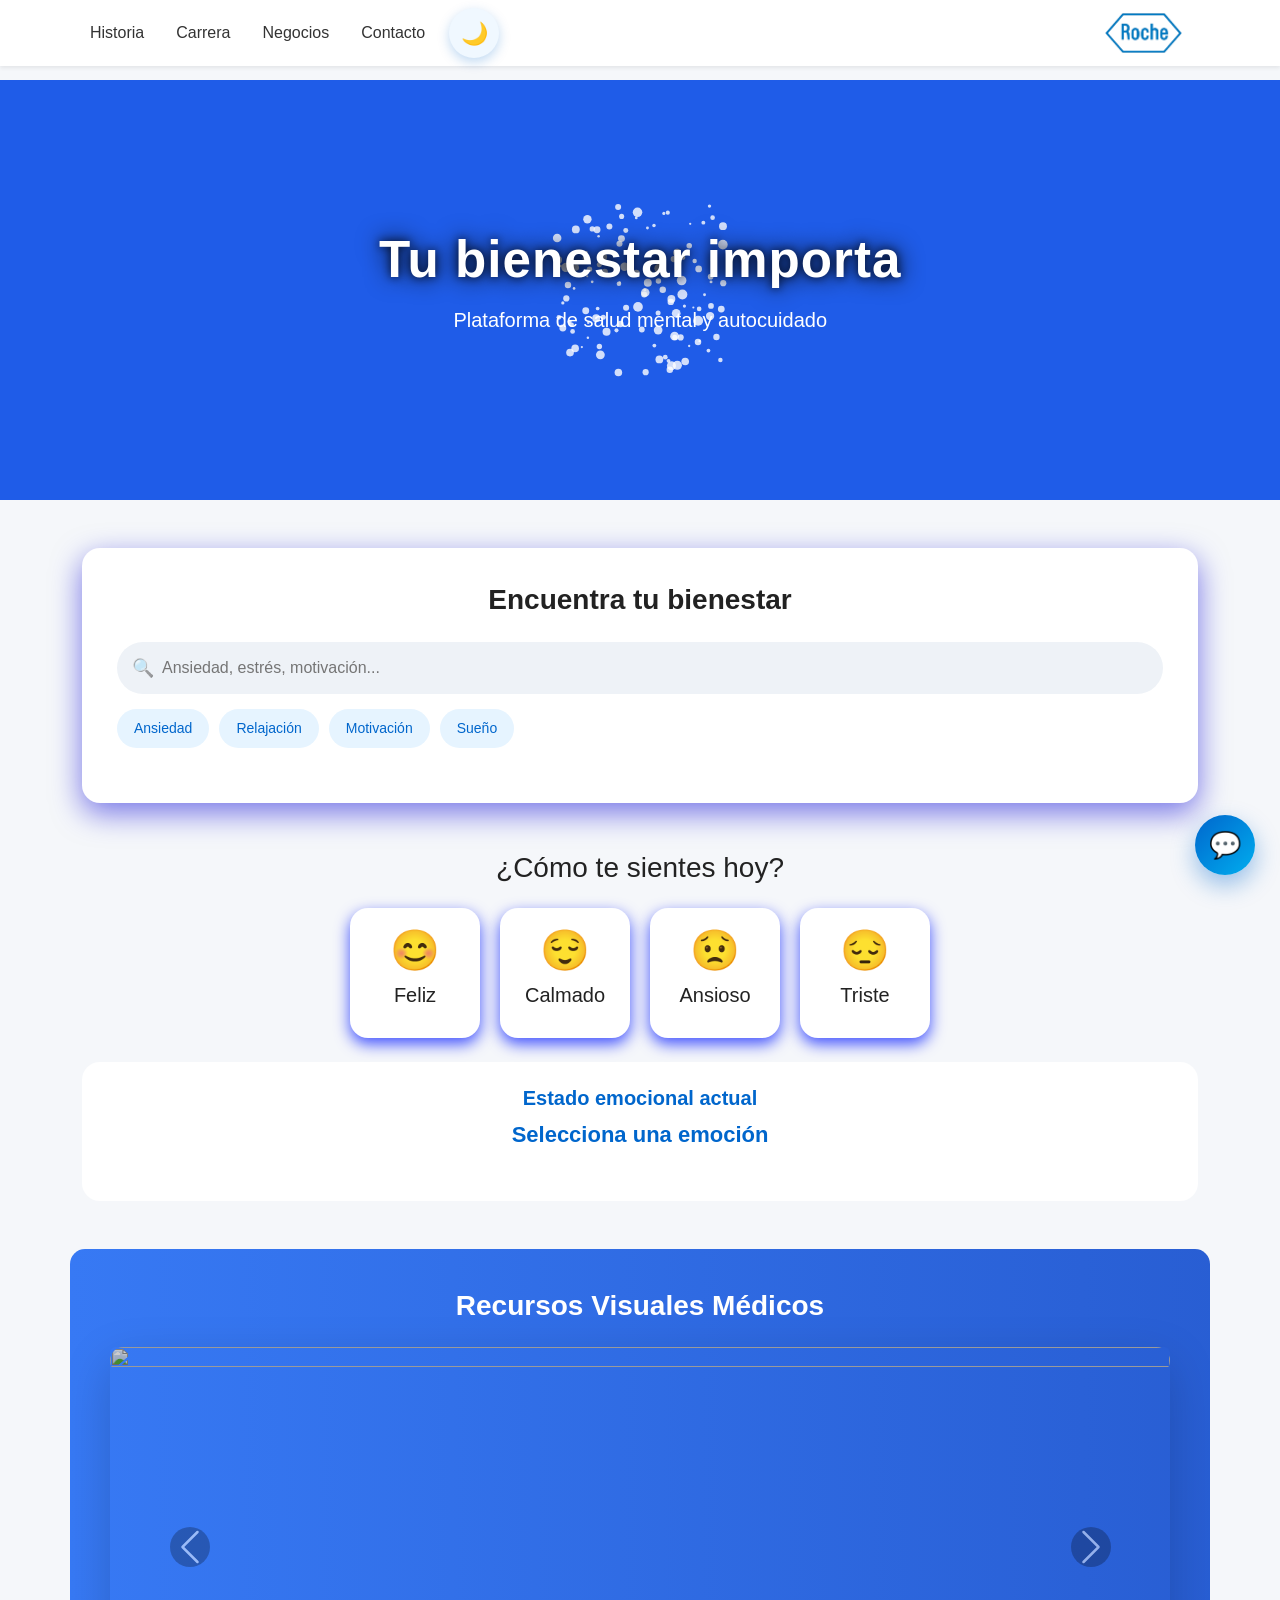
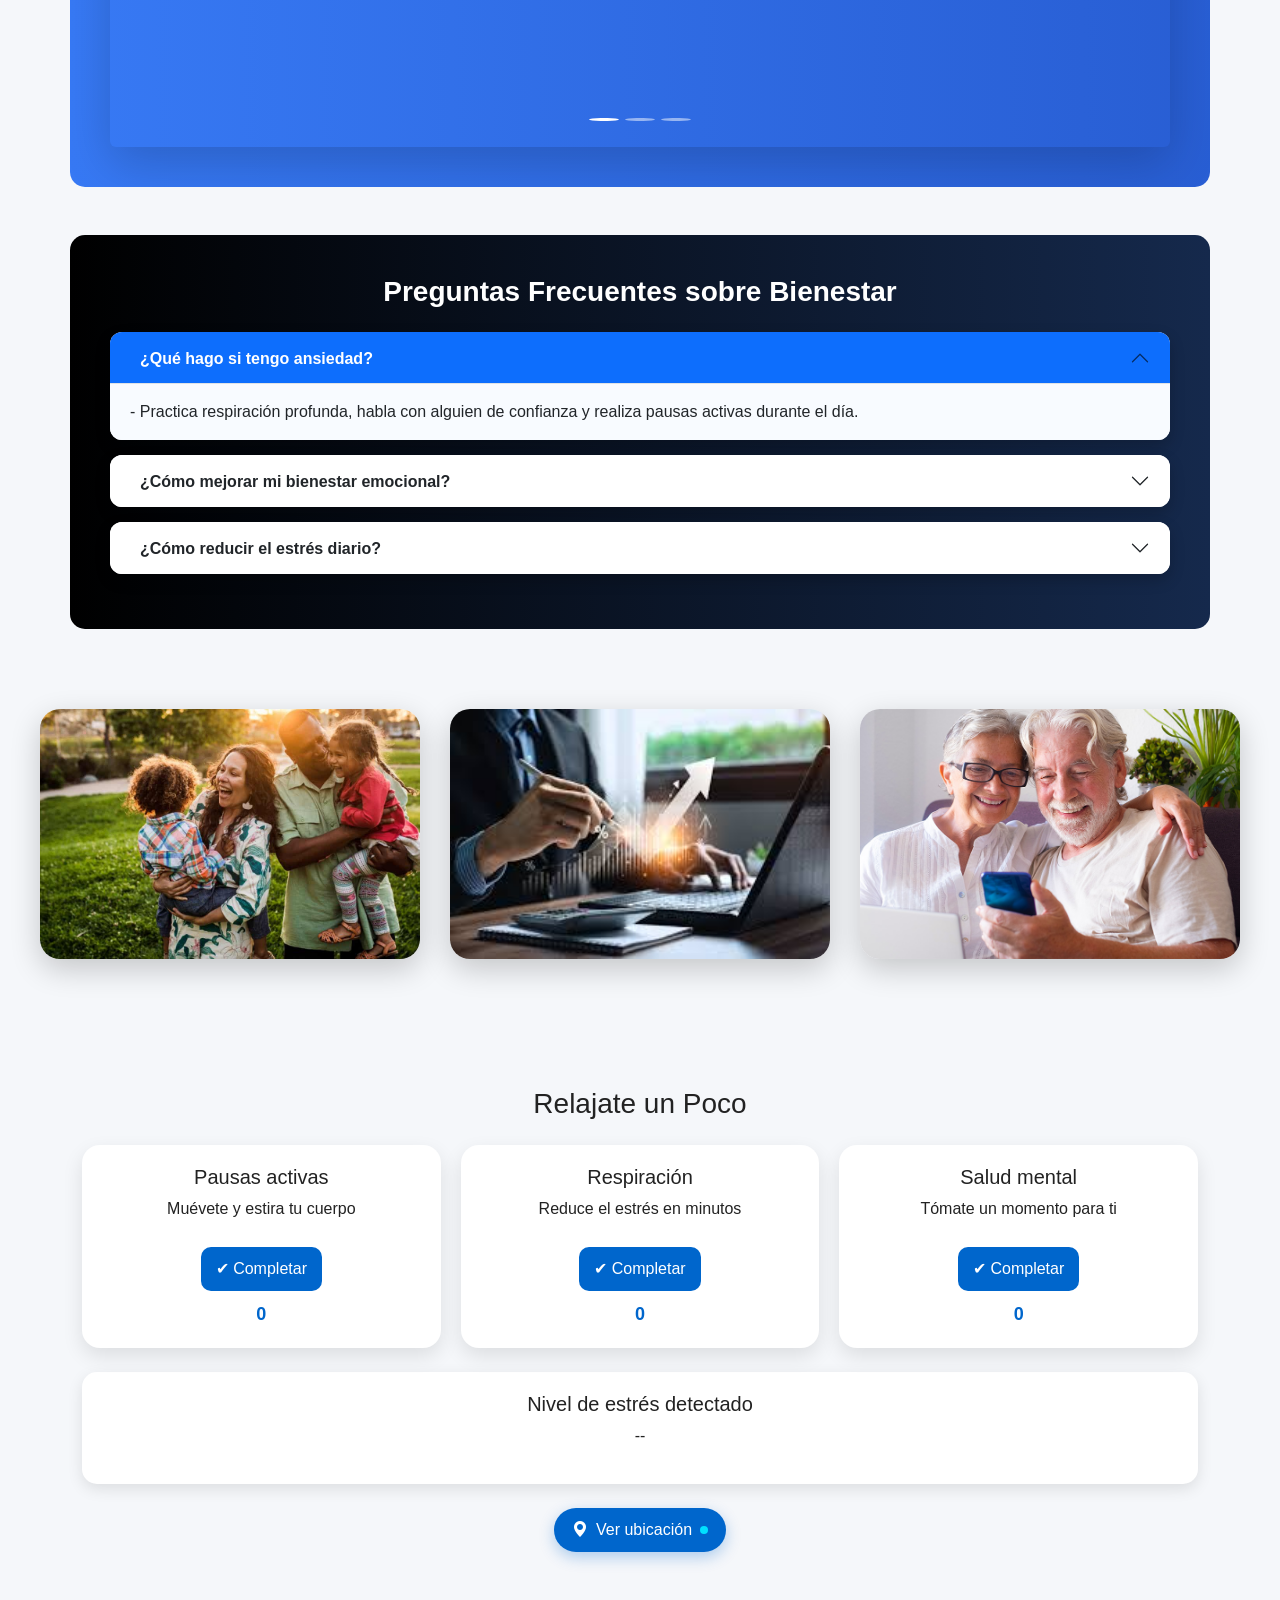
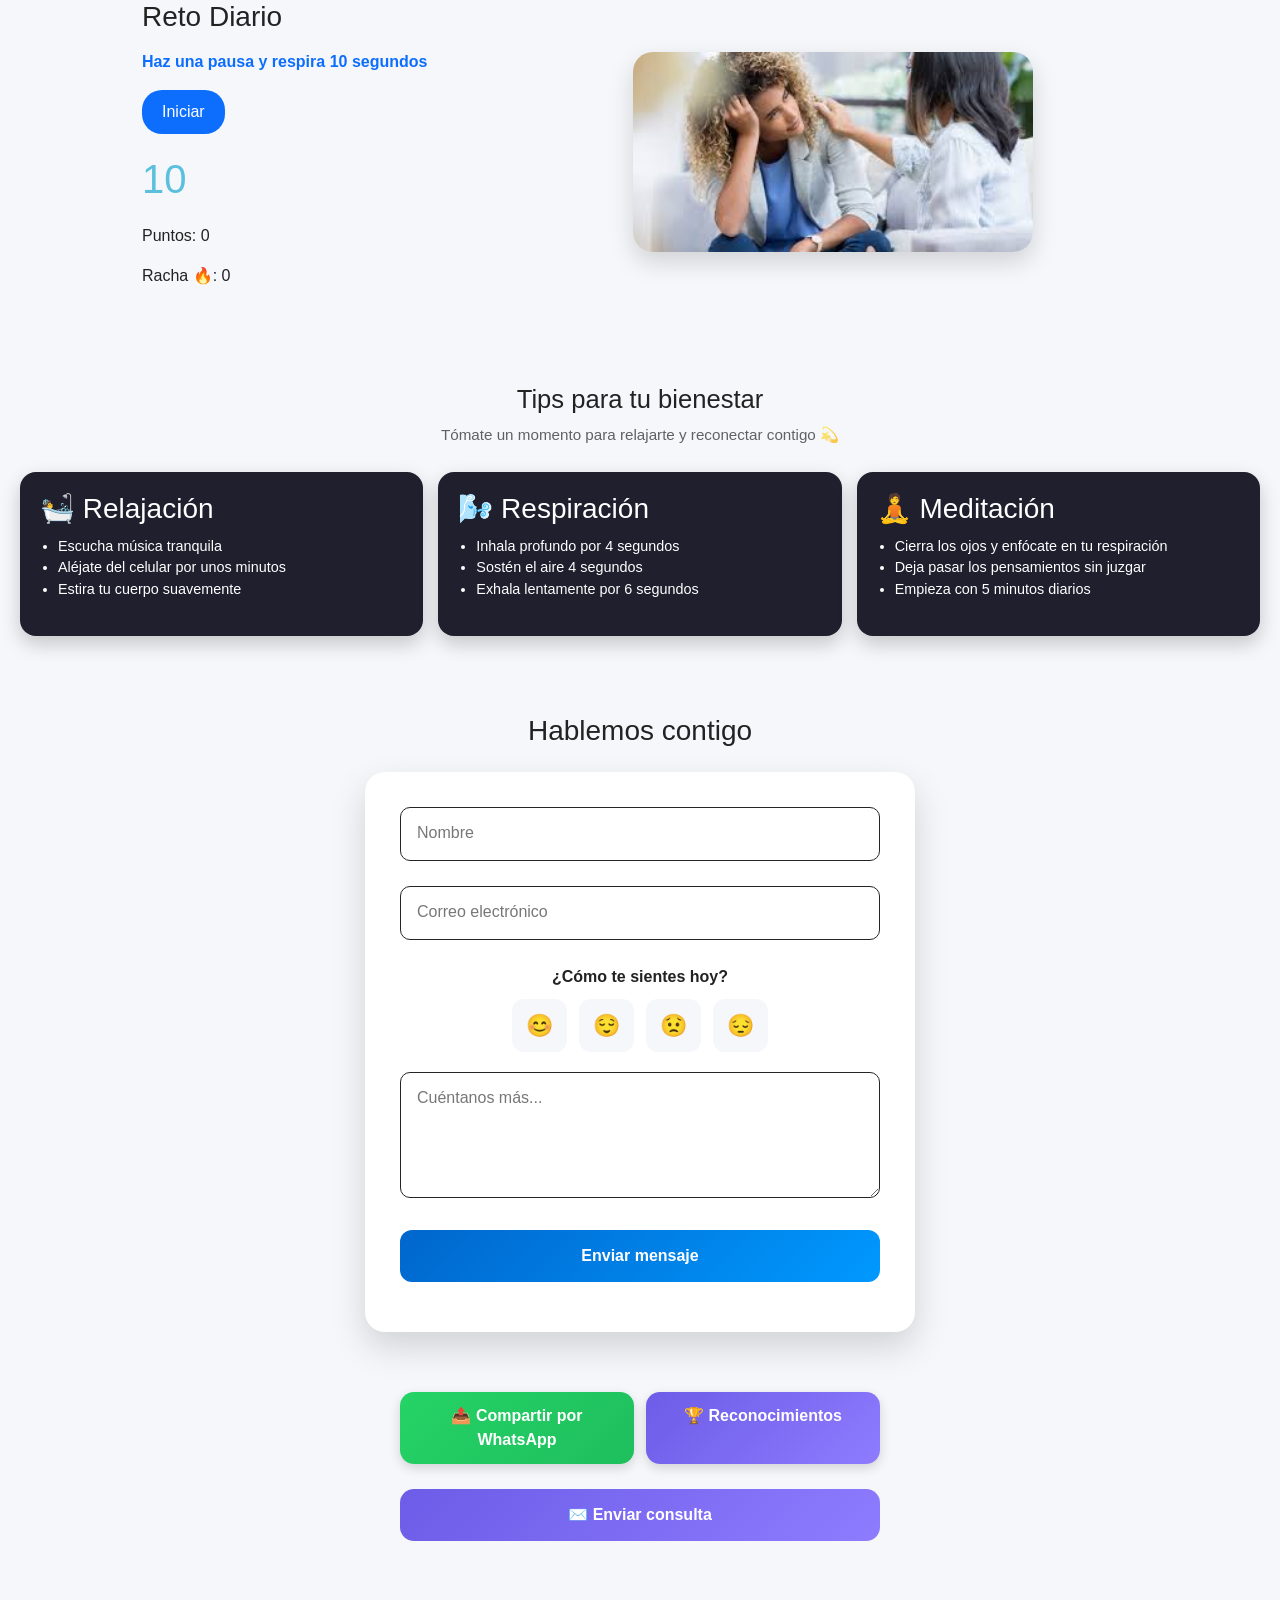
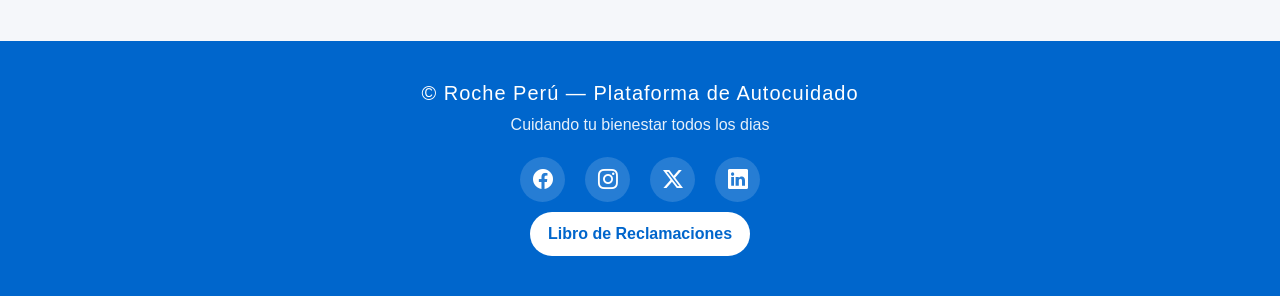
==== commit d69540e8: "I." ====
--- a/indexx.html
+++ b/indexx.html
@@ -9,7 +9,7 @@
 <script src="https://cdn.jsdelivr.net/npm/bootstrap@5.3.2/dist/js/bootstrap.bundle.min.js"></script>
 <link href="https://cdn.jsdelivr.net/npm/bootstrap-icons@1.11.3/font/bootstrap-icons.css" rel="stylesheet">
 <link href="https://cdn.jsdelivr.net/npm/bootstrap@5.3.2/dist/css/bootstrap.min.css" rel="stylesheet">
-<link href="css/styles.css" rel="stylesheet">
+<link href="css/styless.css" rel="stylesheet">
 </head>
 
 <body>
@@ -705,7 +705,7 @@
 
 <script src="https://unpkg.com/aos@2.3.4/dist/aos.js"></script>
 <script src="https://cdn.jsdelivr.net/npm/bootstrap@5.3.2/dist/js/bootstrap.bundle.min.js"></script>
-<script src="js/script.js"></script>
+<script src="js/scriptt.js"></script>
 <script src="js/chatbot.js"></script>
 <script src="js/app.js"></script>
 <script src="https://cdn.jsdelivr.net/npm/chart.js"></script>
--- a/css/styless.css
+++ b/css/styless.css
@@ -0,0 +1,2156 @@
+/* ===============================
+   VARIABLES ROCHE + THEMES
+================================ */
+
+:root{
+ --primary:#0066CC;
+ --bg:#F5F7FA;
+ --text:#222222;
+ --card:#ffffff;
+}
+
+.dark-mode{
+ --bg:#000000;
+ --text:#ffffff;   /* 👈 texto blanco */
+ --card:#1e293b;
+}
+
+ .dark-mode .nav-link, 
+.dark-mode #sideMenu a,
+.dark-mode .navbar-brand,
+.dark-mode .navbar-toggler {
+    color: #ffffff !important;
+}
+
+
+#closeChat, 
+#chatToggle, 
+#sendBtn, 
+#menuBtn,
+.theme-toggle,
+.mini-emotion,
+.btn,
+button {
+    cursor: pointer !important;
+}
+
+.chat-header {
+    cursor: default !important;
+}
+
+.dark-mode .navbar {
+    background-color: var(--card) !important;
+}
+
+/* ================= DARK MODE TOGGLE ================= */
+
+.theme-toggle{
+    width:50px;
+    height:50px;
+    border-radius:50%;
+    border:none;
+    background:#E6F4FF;
+    display:flex;
+    align-items:center;
+    justify-content:center;
+    font-size:22px;
+    cursor:pointer;
+    transition:all .35s ease;
+    box-shadow:0 4px 12px rgba(0,102,204,.25);
+}
+
+/* hover */
+.theme-toggle:hover{
+    transform:translateY(-3px) scale(1.05);
+    box-shadow:0 8px 20px rgba(0,102,204,.35);
+}
+
+/* click animation */
+.theme-toggle:active{
+    transform:scale(.9);
+}
+
+/* icon animation */
+.theme-toggle .icon{
+    transition:transform .5s ease, opacity .3s;
+}
+
+/* rotación al cambiar */
+.theme-toggle.animate .icon{
+    transform:rotate(360deg);
+}
+
+/* modo oscuro */
+.dark-mode .theme-toggle{
+    background:#1e293b;
+    color:#FFD166;
+    box-shadow:0 0 15px rgba(255,209,102,.4);
+}
+
+.logo-roche{
+    height:40px;
+    width:auto;
+    transition:0.3s ease;
+}
+
+/* efecto hover elegante */
+.logo-roche:hover{
+    transform:scale(1.05);
+}
+
+/* ===============================
+   BASE
+================================ */
+
+body{
+ font-family: Arial, sans-serif;
+ background:var(--bg);
+ color:var(--text);
+ transition:background .4s ease, color .4s ease;
+ margin:0;
+}
+
+
+/* ================= HERO BASE ================= */
+
+.hero{
+ position:relative;
+ height:420px;
+ display:flex;
+ align-items:center;
+ justify-content:center;
+ overflow:hidden;
+ color:white;
+}
+
+/* ================= ONDAS DINÁMICAS ================= */
+
+.waves{
+ position:absolute;
+ width:100%;
+ height:100%;
+ overflow:hidden;
+ z-index:0;
+}
+
+.waves span{
+ position:absolute;
+ width:200%;
+ height:200%;
+ background:rgba(18, 82, 232, 0.599);
+ border-radius:40%;
+ animation:waveMove 12s linear infinite;
+}
+
+.waves span:nth-child(1){
+ bottom:-60%;
+ left:-50%;
+ animation-duration:14s;
+}
+
+.waves span:nth-child(2){
+ bottom:-65%;
+ left:-40%;
+ animation-duration:18s;
+}
+
+.waves span:nth-child(3){
+ bottom:-70%;
+ left:-30%;
+ animation-duration:22s;
+}
+
+@keyframes waveMove{
+ from{ transform:rotate(0deg); }
+ to{ transform:rotate(360deg); }
+}
+
+
+/* ================= HERO CONTENT ================= */
+
+.hero-content{
+ position:relative;
+ z-index:3;
+ text-align:center;
+ will-change:transform, opacity;
+}
+
+/* ================= TITULO ================= */
+
+.hero-title{
+ font-size:clamp(2rem, 5vw, 3.2rem);
+ font-weight:700;
+ letter-spacing:.5px;
+
+ opacity:0;
+ transform:scale(.7) translateY(30px);
+
+ animation:titleExplosion 1.4s cubic-bezier(.17,.84,.44,1) forwards;
+
+ /* glow médico sutil */
+ text-shadow:
+ 0 0 10px rgba(0, 0, 0, 0.796),
+ 0 0 25px rgb(0, 0, 0);
+}
+
+/* ================= SUBTITULO ================= */
+
+.hero-subtitle{
+ margin-top:15px;
+ font-size:clamp(1rem,2vw,1.25rem);
+
+ opacity:0;
+ transform:translateY(20px);
+
+ animation:subtitleReveal 1.6s ease forwards;
+ animation-delay:1.1s;
+}
+
+/* ================= ANIMACIÓN EXPLOSIÓN ================= */
+
+@keyframes titleExplosion{
+
+ 0%{
+  opacity:0;
+  transform:scale(.3) translateY(60px);
+  letter-spacing:18px;
+  filter:blur(8px);
+ }
+
+ 50%{
+  opacity:.8;
+  transform:scale(1.08) translateY(-5px);
+  letter-spacing:4px;
+  filter:blur(0);
+ }
+
+ 75%{
+  transform:scale(.97);
+ }
+
+ 100%{
+  opacity:1;
+  transform:scale(1) translateY(0);
+  letter-spacing:1px;
+ }
+}
+
+/* ================= SUBTITULO APARICIÓN ================= */
+
+@keyframes subtitleReveal{
+ from{
+  opacity:0;
+  transform:translateY(25px);
+ }
+ to{
+  opacity:1;
+  transform:translateY(0);
+ }
+}
+
+/* ================= PARTICULAS MEDICINA ================= */
+
+#medicineParticles{
+ position:absolute;
+ inset:0;
+ width:100%;
+ height:100%;
+ z-index:1;
+ pointer-events:none;
+
+ /* mejora rendimiento */
+ transform:translateZ(0);
+}
+
+/* ================= RESPONSIVE ================= */
+
+@media(max-width:768px){
+
+ .hero-title{
+  text-shadow:
+  0 0 8px rgba(255,255,255,.2);
+ }
+
+ .hero-subtitle{
+  padding:0 15px;
+ }
+}
+/* ===============================
+   NAVBAR
+================================ */
+
+.navbar{
+ background:var(--card) !important;
+ transition:.3s;
+}
+
+/* ===== NAVBAR GENERAL ===== */
+.navbar {
+  backdrop-filter: blur(10px);
+  background: rgba(255, 255, 255, 0.85);
+  transition: 0.3s ease;
+}
+
+/* ===== LINKS DESKTOP ===== */
+.nav-link {
+  position: relative;
+  color: #333;
+  font-weight: 500;
+  transition: 0.3s;
+}
+
+.nav-link:hover {
+  color: #00bfff;
+}
+
+/* línea animada */
+.nav-link::after {
+  content: "";
+  position: absolute;
+  width: 0%;
+  height: 2px;
+  bottom: 0;
+  left: 0;
+  background: #00bfff;
+  transition: 0.3s;
+}
+
+.nav-link:hover::after {
+  width: 100%;
+}
+
+/* ===== BOTÓN HAMBURGUESA ===== */
+.custom-toggler {
+  border: none;
+  background: none;
+  cursor: pointer;
+  z-index: 1001;
+}
+
+.custom-toggler .line {
+  display: block;
+  width: 26px;
+  height: 3px;
+  background: #00bfff;
+  margin: 5px 0;
+  border-radius: 5px;
+  transition: all 0.4s ease;
+}
+
+/* ANIMACIÓN ☰ → ✖ */
+.custom-toggler.active .line:nth-child(1) {
+  transform: rotate(45deg) translate(5px, 5px);
+}
+
+.custom-toggler.active .line:nth-child(2) {
+  opacity: 0;
+  transform: scale(0);
+}
+
+.custom-toggler.active .line:nth-child(3) {
+  transform: rotate(-45deg) translate(6px, -6px);
+}
+
+/* ===== MENÚ LATERAL ===== */
+.side-menu {
+  position: fixed;
+  top: 0;
+  left: -280px;
+  width: 280px;
+  height: 100%;
+  background: linear-gradient(135deg, #ffffff, #e6f7ff);
+  padding: 80px 25px;
+  transition: all 0.5s ease;
+  z-index: 1000;
+  box-shadow: 5px 0 25px rgba(0,0,0,0.15);
+}
+
+/* ACTIVO */
+.side-menu.active {
+  left: 0;
+}
+
+/* LINKS LATERALES */
+.side-menu ul {
+  list-style: none;
+  padding: 0;
+}
+
+.side-menu li {
+  margin: 25px 0;
+  opacity: 0;
+  transform: translateX(-20px);
+  animation: fadeInMenu 0.5s forwards;
+}
+
+.side-menu.active li:nth-child(1) { animation-delay: 0.1s; }
+.side-menu.active li:nth-child(2) { animation-delay: 0.2s; }
+.side-menu.active li:nth-child(3) { animation-delay: 0.3s; }
+.side-menu.active li:nth-child(4) { animation-delay: 0.4s; }
+
+.side-menu a {
+  text-decoration: none;
+  font-size: 18px;
+  color: #333;
+  transition: 0.3s;
+}
+
+.side-menu a:hover {
+  color: #00bfff;
+  padding-left: 10px;
+}
+
+/* ANIMACIÓN ITEMS */
+@keyframes fadeInMenu {
+  to {
+    opacity: 1;
+    transform: translateX(0);
+  }
+}
+
+/* ===== OVERLAY ===== */
+#overlay {
+  position: fixed;
+  top: 0;
+  left: 0;
+  width: 100%;
+  height: 100%;
+  background: rgba(0,0,0,0.4);
+  backdrop-filter: blur(3px);
+  opacity: 0;
+  visibility: hidden;
+  transition: 0.4s;
+}
+
+#overlay.active {
+  opacity: 1;
+  visibility: visible;
+}
+
+/* ===== DARK MODE BUTTON ===== */
+.theme-toggle {
+  border: none;
+  background: #f0f8ff;
+  padding: 8px 12px;
+  border-radius: 50%;
+  transition: 0.3s;
+}
+
+.theme-toggle:hover {
+  background: #00bfff;
+  color: white;
+  transform: rotate(20deg) scale(1.1);
+}
+
+/* ===== RESPONSIVE ===== */
+
+/* 📱 MOBILE */
+@media (max-width: 991px) {
+
+  .desktop-menu {
+    display: none !important;
+  }
+
+}
+
+/* 💻 DESKTOP */
+@media (min-width: 992px) {
+
+  .custom-toggler {
+    display: none;
+  }
+
+  .side-menu {
+    display: none;
+  }
+
+  #overlay {
+    display: none;
+  }
+
+}
+
+/* separa contenido del navbar fijo */
+body{
+ padding-top:80px;
+}
+
+/* ===============================
+   CARDS
+================================ */
+
+.card{
+ background:var(--card);
+ border:none;
+ border-radius:15px;
+ transition:all .3s ease;
+ box-shadow:var(--shadow);
+}
+
+.card:hover{
+ transform:translateY(-6px);
+}
+
+/* ===============================
+   FAQ / ACCORDION
+================================ */
+
+/* ===== FONDO DINAMICO ===== */
+.faq-section{
+    padding:40px;
+    border-radius:15px;
+    background:linear-gradient(270deg,#ffffff,#2a5298,#000000);
+    background-size:400% 400%;
+    animation:fondoFAQ 12s ease infinite;
+}
+
+@keyframes fondoFAQ{
+    0%{background-position:0% 50%;}
+    50%{background-position:100% 50%;}
+    100%{background-position:0% 50%;}
+}
+
+/* TITULO */
+.faq-title{
+    color:white;
+    font-weight:bold;
+    animation:fadeInDown 1s ease;
+}
+
+/* TARJETAS */
+.faq-accordion .accordion-item{
+    border:none;
+    margin-bottom:15px;
+    border-radius:12px;
+    overflow:hidden;
+    box-shadow:0 6px 15px rgba(0,0,0,0.2);
+}
+
+/* BOTON */
+.faq-accordion .accordion-button{
+    font-weight:600;
+    background:white;
+    transition:0.3s;
+}
+
+.faq-accordion .accordion-button:hover{
+    background:#e8f4ff;
+    transform:scale(1.01);
+}
+
+/* CUANDO ESTA ABIERTO */
+.faq-accordion .accordion-button:not(.collapsed){
+    background:#0d6efd;
+    color:white;
+}
+
+/* CUERPO */
+.faq-accordion .accordion-body{
+    background:#f8fbff;
+    font-size:16px;
+    animation:fadeIn 0.6s ease;
+}
+
+/* ICONO */
+.icono{
+    margin-right:10px;
+    font-size:20px;
+}
+
+/* ANIMACIONES */
+@keyframes fadeIn{
+    from{opacity:0; transform:translateY(10px);}
+    to{opacity:1; transform:translateY(0);}
+}
+
+@keyframes fadeInDown{
+    from{opacity:0; transform:translateY(-20px);}
+    to{opacity:1; transform:translateY(0);}
+}
+/* ===============================
+   CARRUSEL (IMÁGENES IGUALES)
+================================ */
+
+.carousel-item{
+ height:400px;
+}
+
+.carousel-item img{
+ width:100%;
+ height:100%;
+ object-fit:cover;
+ border-radius:15px;
+}
+
+/* Responsive carrusel */
+@media(max-width:768px){
+ .carousel-item{
+  height:250px;
+ }
+}
+
+/* ===== FONDO DINAMICO CON ONDAS ===== */
+.recursos-section{
+    position: relative;
+    padding: 40px;
+    border-radius: 15px;
+    overflow: hidden;
+    background: linear-gradient(270deg,#100f27,#0b2892,#3779f4);
+    background-size: 600% 600%;
+    animation: ondas 10s ease infinite;
+}
+
+@keyframes ondas{
+    0%{background-position:0% 50%;}
+    50%{background-position:100% 50%;}
+    100%{background-position:0% 50%;}
+}
+
+/* ===== TITULO EXPLOSION MEDICA ===== */
+.titulo-animado{
+    color:rgb(255, 255, 255);
+    font-weight:bold;
+    animation: explosion 1.2s ease;
+}
+
+@keyframes explosion{
+    0%{
+        transform:scale(0.3);
+        opacity:0;
+        text-shadow:0 0 0px #2b10f6;
+    }
+    70%{
+        transform:scale(1.2);
+        text-shadow:0 0 25px #00eaff;
+    }
+    100%{
+        transform:scale(1);
+        opacity:1;
+    }
+}
+
+/* ===== IMAGEN INTERACTIVA ===== */
+.img-container{
+    position:relative;
+    overflow:hidden;
+}
+
+.img-container img{
+    transition: transform 0.6s ease;
+    filter: brightness(80%);
+}
+
+.img-container:hover img{
+    transform:scale(1.08);
+}
+
+/* TEXTO SOBRE IMAGEN */
+.overlay-text{
+    position:absolute;
+    bottom:20px;
+    left:20px;
+    color:white;
+    background:rgb(2, 36, 117);
+    padding:15px;
+    border-radius:10px;
+    opacity:0;
+    transition:0.5s;
+}
+
+.img-container:hover .overlay-text{
+    opacity:1;
+    transform:translateY(-5px);
+}
+
+/* BOTONES MAS MODERNOS */
+.carousel-control-prev-icon,
+.carousel-control-next-icon{
+    background-color:rgba(0,0,0,0.5);
+    border-radius:50%;
+    padding:20px;
+}
+
+/* ===============================
+   CHATBOT
+================================ */
+
+/* ================= BOTÓN FLOTANTE ================= */
+
+#chatToggle{
+ position:fixed;
+ bottom:25px;
+ right:25px;
+ width:60px;
+ height:60px;
+ border-radius:50%;
+ background:linear-gradient(135deg,#0066CC,#00AEEF);
+ color:white;
+ display:flex;
+ align-items:center;
+ justify-content:center;
+ font-size:26px;
+ cursor:pointer;
+ box-shadow:0 10px 25px rgba(0,102,204,.4);
+ transition:.3s;
+ z-index:999;
+}
+
+#chatToggle:hover{
+ transform:scale(1.1);
+}
+
+/* ================= CHATBOX ================= */
+
+#chatbox{
+ position:fixed;
+ bottom:100px;
+ right:25px;
+ width:340px;
+ height:480px;
+ background:rgba(255,255,255,.9);
+ backdrop-filter:blur(15px);
+ border-radius:20px;
+ display:flex;
+ flex-direction:column;
+ box-shadow:0 15px 40px rgba(0,0,0,.25);
+ overflow:hidden;
+ animation:chatAppear .4s ease;
+ z-index:999;
+}
+
+#chatbox{
+    opacity:1;
+    transform:translateY(0);
+    transition:0.3s ease;
+}
+
+#chatbox.hidden{
+    opacity:0;
+    transform:translateY(20px);
+    pointer-events:none;
+}
+
+.hidden{
+    display:none;
+}
+
+@keyframes chatAppear{
+ from{transform:translateY(40px);opacity:0;}
+ to{transform:translateY(0);opacity:1;}
+}
+
+/* HEADER */
+.chat-header{
+ background:#0066CC;
+ color:white;
+ padding:12px;
+ display:flex;
+ justify-content:space-between;
+ align-items:center;
+}
+
+.bot-info{
+ display:flex;
+ align-items:center;
+ gap:10px;
+}
+
+.bot-avatar{
+ width:35px;
+ height:35px;
+ border-radius:50%;
+ background:white;
+ color:#0066CC;
+ display:flex;
+ align-items:center;
+ justify-content:center;
+ font-size:18px;
+}
+
+/* MENSAJES */
+#messages{
+ flex:1;
+ padding:15px;
+ overflow-y:auto;
+}
+
+.message{
+ padding:10px 14px;
+ border-radius:15px;
+ margin-bottom:10px;
+ max-width:80%;
+ animation:fadeMsg .3s ease;
+}
+
+.bot{
+ background:#e6f0ff;
+ color:#0066CC;
+}
+
+.user{
+ background:#0066CC;
+ color:white;
+ margin-left:auto;
+}
+
+@keyframes fadeMsg{
+ from{opacity:0;transform:translateY(10px);}
+ to{opacity:1;}
+}
+
+/* INPUT */
+.chat-input{
+ display:flex;
+ border-top:1px solid #eee;
+}
+
+.chat-input input{
+ flex:1;
+ border:none;
+ padding:12px;
+ outline:none;
+ background:transparent;
+}
+
+.chat-input button{
+ border:none;
+ background:#0066CC;
+ color:white;
+ padding:12px 16px;
+ cursor:pointer;
+}
+
+/* typing */
+.typing{
+ font-size:12px;
+ color:#888;
+ padding-left:15px;
+ display:none;
+}
+
+/* ===============================
+   FOOTER
+================================ */
+/* ================= FOOTER ================= */
+
+.footer{
+ background:#0066CC;
+ color:white;
+ padding:40px 20px;
+ margin-top:60px;
+ position:relative;
+ overflow:hidden;
+}
+
+/* animación texto */
+.footer-title{
+ animation:fadeUp 1.2s ease;
+ letter-spacing:1px;
+}
+
+.footer-sub{
+ opacity:.9;
+ margin-bottom:20px;
+ animation:fadeUp 1.6s ease;
+}
+
+/* redes */
+.social-icons{
+ display:flex;
+ justify-content:center;
+ gap:20px;
+}
+
+/* iconos */
+.social-link{
+ width:45px;
+ height:45px;
+ border-radius:50%;
+ background:rgba(255,255,255,.15);
+ display:flex;
+ align-items:center;
+ justify-content:center;
+ font-size:20px;
+ color:white;
+ text-decoration:none;
+ transition:.35s;
+}
+
+/* hover profesional */
+.social-link:hover{
+ transform:translateY(-6px) scale(1.1);
+ background:white;
+ color:#0066CC;
+ box-shadow:0 8px 20px rgba(0,0,0,.25);
+}
+
+/* animación aparición */
+@keyframes fadeUp{
+ from{
+  opacity:0;
+  transform:translateY(20px);
+ }
+ to{
+  opacity:1;
+  transform:translateY(0);
+ }
+}
+
+/* ===============================
+   RESPONSIVE
+================================ */
+
+@media(max-width:768px){
+
+ .hero h1{
+  font-size:24px;
+ }
+
+ #chatbox{
+  width:90%;
+  right:5%;
+ }
+}
+
+
+/* ================= BUSCADOR MODERNO ================= */
+
+.search-card{
+ background:var(--card);
+ padding:35px;
+ border-radius:18px;
+ box-shadow:0 10px 30px rgba(7, 4, 213, 0.535);
+ transition:.3s;
+}
+
+.search-card:hover{
+ transform:translateY(-4px);
+}
+
+.search-title{
+ text-align:center;
+ margin-bottom:25px;
+ font-weight:600;
+}
+
+/* Caja búsqueda */
+
+.search-box{
+ position:relative;
+}
+
+.search-item{
+ opacity:0;
+ transform:translateY(10px);
+ animation:fadeSearch .4s ease forwards;
+}
+
+@keyframes fadeSearch{
+ to{
+  opacity:1;
+  transform:translateY(0);
+ }
+}
+
+.search-box input{
+ width:100%;
+ padding:14px 15px 14px 45px;
+ border-radius:30px;
+ border:none;
+ outline:none;
+ background:#eef2f7;
+ transition:.3s;
+ font-size:16px;
+}
+
+.search-box input:focus{
+ background:white;
+ box-shadow:0 0 0 3px rgba(0,102,204,.2);
+}
+
+.search-icon{
+ position:absolute;
+ left:15px;
+ top:50%;
+ transform:translateY(-50%);
+ font-size:18px;
+ opacity:.6;
+}
+
+/* Tags rápidas */
+
+.search-tags{
+    display:flex;
+    gap:10px;
+    flex-wrap:wrap;
+    margin-top:15px;
+}
+
+/* TAGS */
+.tag{
+    background:#E6F4FF;        /* celeste suave */
+    color:#0066CC;             /* azul Roche */
+    padding:8px 16px;
+    border-radius:25px;
+    font-size:14px;
+    cursor:pointer;
+    transition:all .3s ease;
+    border:1px solid transparent;
+}
+
+/* Hover interactivo */
+.tag:hover{
+    background:#0066CC;
+    color:white;
+    transform:translateY(-2px);
+    box-shadow:0 4px 10px rgba(0,102,204,.25);
+}
+/* Resultados */
+
+.results-list{
+ margin-top:20px;
+ list-style:none;
+ padding:0;
+}
+
+.results-list li{
+ background:var(--card);
+ padding:12px 18px;
+ margin-bottom:10px;
+ border-radius:12px;
+ cursor:pointer;
+ opacity:0;
+ transform:translateY(10px);
+ animation:resultFade .4s forwards;
+ box-shadow:0 5px 15px rgba(0,0,0,.06);
+}
+
+.results-list li:hover{
+ transform:scale(1.02);
+}
+
+@keyframes resultFade{
+ to{
+  opacity:1;
+  transform:translateY(0);
+ }
+}
+
+/* ===== SECCION ===== */
+.emotion-section{
+    text-align:center;
+}
+
+#emotionAdvice{
+    color:#0066CC; /* azul Roche */
+    font-weight:500;
+}
+
+.emotion-result h5{
+    color:#0066CC;
+    font-weight:600;
+}
+
+.emotion-text{
+    color:#0066CC;
+    font-size:22px;
+    font-weight:bold;
+    transition:0.3s;
+}
+
+/* GRID */
+.emotion-grid{
+    display:flex;
+    justify-content:center;
+    gap:20px;
+    flex-wrap:wrap;
+}
+
+/* TARJETAS */
+.emotion-card{
+    width:130px;
+    height:130px;
+    background:var(--card);
+    border-radius:18px;
+    cursor:pointer;
+    display:flex;
+    flex-direction:column;
+    justify-content:center;
+    align-items:center;
+    font-size:20px;
+    transition:0.35s;
+    box-shadow:0 6px 15px rgba(3, 24, 255, 0.741);
+}
+
+.emotion-card span{
+    font-size:40px;
+}
+
+/* HOVER */
+.emotion-card:hover{
+    transform:translateY(-8px) scale(1.05);
+}
+
+/* ACTIVO */
+.emotion-card.active{
+    transform:scale(1.1);
+    background:#0d6efd;
+    color:white;
+}
+
+/* RESULTADO */
+.emotion-result{
+    border-radius:18px;
+    transition:0.4s;
+}
+
+.emotion-text{
+    font-size:22px;
+    font-weight:bold;
+}
+
+/* CONSEJO */
+.emotion-advice{
+    margin-top:10px;
+    opacity:0;
+    animation:fadeAdvice .8s forwards;
+}
+
+@keyframes fadeAdvice{
+    to{opacity:1;}
+}
+
+/* ===== Formulario ===== */
+.contact-section{
+ text-align:center;
+}
+
+/* CARD MODERNA */
+.contact-card{
+ max-width:550px;
+ margin:auto;
+ padding:35px;
+ border-radius:20px;
+ background:var(--card);
+ box-shadow:0 15px 35px rgba(0,0,0,.15);
+ transition:.4s;
+}
+
+/* ===== INPUTS FLOATING ===== */
+.input-group-custom{
+ position:relative;
+ margin-bottom:25px;
+}
+
+.input-group-custom input,
+.input-group-custom textarea{
+ width:100%;
+ padding:14px;
+ border-radius:10px;
+ border:1px solid #252525;
+ outline:none;
+ background:transparent;
+ color:var(--text);
+}
+
+.input-group-custom label{
+ position:absolute;
+ left:12px;
+ top:14px;
+ color:#777;
+ pointer-events:none;
+ transition:.3s;
+ background:var(--card);
+ padding:0 5px;
+}
+
+/* floating effect */
+.input-group-custom input:focus + label,
+.input-group-custom input:valid + label,
+.input-group-custom textarea:focus + label,
+.input-group-custom textarea:valid + label{
+ top:-10px;
+ font-size:12px;
+ color:#0066CC;
+}
+
+/* ===== MINI EMOCIONES ===== */
+.emotion-label{
+ display:block;
+ margin-bottom:10px;
+ font-weight:600;
+}
+
+.mini-emotions{
+ display:flex;
+ justify-content:center;
+ gap:12px;
+ margin-bottom:20px;
+}
+
+.mini-emotion{
+ font-size:22px;
+ border:none;
+ background:var(--bg);
+ padding:10px 14px;
+ border-radius:12px;
+ cursor:pointer;
+ transition:.3s;
+}
+
+.mini-emotion:hover{
+ transform:scale(1.2);
+}
+
+.mini-emotion.active{
+ background:#0066CC;
+ color:white;
+ transform:scale(1.2);
+}
+
+/* ===== BOTÓN ===== */
+.send-btn{
+ width:100%;
+ border:none;
+ padding:14px;
+ border-radius:12px;
+ background:linear-gradient(135deg,#0066CC,#0099FF);
+ color:white;
+ font-weight:bold;
+ transition:.3s;
+}
+
+.send-btn:hover{
+ transform:translateY(-3px);
+ box-shadow:0 10px 20px rgba(0,102,204,.3);
+}
+
+/* ===== MENSAJE ÉXITO ===== */
+.success-message{
+ margin-top:15px;
+ font-weight:600;
+ color:#0066CC;
+ opacity:0;
+ transition:.4s;
+}
+
+/*LYRA*/
+/* CONTENEDOR GENERAL */
+.lyra-container {
+  max-width: 520px;
+  margin: 40px auto;
+  padding: 20px;
+  font-family: 'Segoe UI', sans-serif;
+}
+
+/* BOTONES SUPERIORES */
+.lyra-top-buttons {
+  display: flex;
+  gap: 12px;
+  margin-bottom: 25px;
+}
+
+.lyra-btn {
+  flex: 1;
+  text-align: center;
+  padding: 12px 10px;
+  border-radius: 14px;
+  text-decoration: none;
+  font-weight: 600;
+  color: white;
+  transition: all 0.25s ease;
+  box-shadow: 0 4px 12px rgba(0,0,0,0.15);
+}
+
+/* BOTÓN WHATSAPP */
+.chat-btn {
+  background: linear-gradient(135deg, #25D366, #1ebe5d);
+}
+
+/* BOTÓN RECONOCIMIENTOS */
+.reco-btn {
+  background: linear-gradient(135deg, #6c5ce7, #8e7cff);
+}
+
+/* HOVER BOTONES */
+.lyra-btn:hover {
+  transform: translateY(-3px) scale(1.02);
+  box-shadow: 0 8px 18px rgba(0,0,0,0.25);
+}
+
+/* FORMULARIO */
+.lyra-form {
+  background: #1f1f2e;
+  padding: 25px;
+  border-radius: 18px;
+  color: #ffffff;
+  box-shadow: 0 12px 30px rgba(0,0,0,0.25);
+}
+
+/* TÍTULO */
+.lyra-form h5 {
+  margin-bottom: 18px;
+  text-align: center;
+  font-size: 1.2rem;
+}
+
+/* INPUTS Y TEXTAREA */
+.lyra-form input,
+.lyra-form textarea {
+  width: 100%;
+  padding: 12px;
+  margin-bottom: 14px;
+  border-radius: 12px;
+  border: none;
+  outline: none;
+  font-size: 0.95rem;
+  background: #2b2b3d;
+  color: white;
+  transition: 0.2s;
+}
+
+/* EFECTO FOCUS */
+.lyra-form input:focus,
+.lyra-form textarea:focus {
+  background: #34344a;
+  box-shadow: 0 0 0 2px #6c5ce7;
+}
+
+/* TEXTAREA */
+.lyra-form textarea {
+  resize: none;
+  height: 110px;
+}
+
+/* BOTÓN ENVIAR */
+.lyra-form button {
+  width: 100%;
+  padding: 13px;
+  border: none;
+  border-radius: 12px;
+  background: linear-gradient(135deg, #00b894, #00cec9);
+  color: white;
+  font-weight: bold;
+  font-size: 1rem;
+  cursor: pointer;
+  transition: all 0.25s ease;
+}
+
+/* HOVER BOTÓN */
+.lyra-form button:hover {
+  transform: translateY(-2px);
+  box-shadow: 0 6px 16px rgba(0,0,0,0.25);
+}
+
+/* MENSAJE */
+.respuesta-msg {
+  font-size: 0.85rem;
+  opacity: 0.8;
+  margin-top: 12px;
+  text-align: center;
+}
+
+/* CONFIRMACIÓN */
+#confirmacion {
+  text-align: center;
+  margin-top: 10px;
+  font-size: 0.9rem;
+  color: #00cec9;
+}
+
+/* BOTÓN */
+.open-form-btn {
+  width: 100%;
+  padding: 14px;
+  border: none;
+  border-radius: 14px;
+  background: linear-gradient(135deg, #6c5ce7, #8e7cff);
+  color: white;
+  font-size: 1rem;
+  font-weight: bold;
+  cursor: pointer;
+  margin-bottom: 20px;
+  transition: 0.3s;
+}
+
+.open-form-btn:hover {
+  transform: translateY(-2px);
+}
+
+/* OCULTO */
+.hidden {
+  display: none;
+}
+
+/* RESPONSIVE (CELULAR) */
+@media (max-width: 480px) {
+  .lyra-top-buttons {
+    flex-direction: column;
+  }
+
+  .lyra-btn {
+    width: 100%;
+  }
+}
+
+/*Whole*/
+/* SEPARACIÓN GENERAL */
+.ws-section{
+  padding:80px 40px; /* 🔥 espacio arriba y abajo */
+}
+
+/* GRID */
+.ws-grid{
+  display:grid;
+  grid-template-columns: repeat(auto-fit, minmax(280px, 1fr));
+  gap:30px; /* 🔥 separación entre cards */
+  max-width:1200px;
+  margin:auto;
+}
+
+/* CARD */
+.ws-card{
+  position:relative;
+  overflow:hidden;
+  border-radius:20px;
+  box-shadow:0 10px 30px rgba(0,0,0,0.2);
+  cursor:pointer;
+}
+
+/* IMAGEN */
+.ws-img{
+  width:100%;
+  height:250px;
+  object-fit:cover;
+  transition:0.4s;
+}
+
+/* OVERLAY */
+.ws-overlay{
+  position:absolute;
+  bottom:0;
+  left:0;
+  width:100%;
+  height:100%;
+  background:linear-gradient(to top, rgba(0,0,0,0.8), transparent);
+  color:white;
+
+  display:flex;
+  flex-direction:column;
+  justify-content:flex-end;
+  padding:20px;
+
+  opacity:0;
+  transition:0.4s;
+}
+
+/* TEXTO */
+.ws-overlay h5{
+  font-size:20px;
+  margin-bottom:8px;
+}
+
+.ws-overlay p{
+  font-size:13px;
+  line-height:1.4;
+}
+
+/* HOVER */
+.ws-card:hover .ws-overlay{
+  opacity:1;
+}
+
+.ws-card:hover .ws-img{
+  transform:scale(1.1);
+}
+
+/*Dashboard*/
+
+/* ================= HABITS GRID ================= */
+
+.habits-grid{
+    display:grid;
+    grid-template-columns:repeat(3,1fr);
+    gap:20px;
+}
+
+/* TARJETAS */
+.habit-card{
+    background:var(--card);
+    padding:20px;
+    border-radius:18px;
+    text-align:center;
+    box-shadow:0 8px 20px rgba(0,0,0,.1);
+    transition:.3s;
+}
+
+.habit-card:hover{
+    transform:translateY(-5px);
+}
+
+/* BOTÓN */
+.habit-card button{
+    margin-top:10px;
+    border:none;
+    background:#0066CC;
+    color:white;
+    padding:10px 15px;
+    border-radius:10px;
+    cursor:pointer;
+    transition:.3s;
+}
+
+.habit-card button:hover{
+    background:#004c99;
+    transform:scale(1.05);
+}
+
+/* CONTADOR */
+.habit-card span{
+    display:block;
+    margin-top:10px;
+    font-weight:bold;
+    font-size:18px;
+    color:#0066CC;
+}
+
+/* CAJA DE ESTRÉS */
+.stress-box{
+    background:var(--card);
+    padding:20px;
+    border-radius:15px;
+    box-shadow:0 5px 15px rgba(0,0,0,.1);
+}
+
+/* ================= RESPONSIVE ================= */
+
+/* Tablets */
+@media(max-width:992px){
+    .habits-grid{
+        grid-template-columns:repeat(2,1fr);
+    }
+}
+
+/* Móviles */
+@media(max-width:576px){
+    .habits-grid{
+        grid-template-columns:1fr;
+    }
+
+    .habit-card{
+        padding:18px;
+    }
+
+    .habit-card h5{
+        font-size:16px;
+    }
+
+    .habit-card p{
+        font-size:14px;
+    }
+
+    .habit-card button{
+        width:100%;
+    }
+}
+
+/* ANIMACIÓN */
+@keyframes fadeUp {
+  from {
+    opacity: 0;
+    transform: translateY(30px);
+  }
+  to {
+    opacity: 1;
+    transform: translateY(0);
+  }
+}
+
+#recomendacion {
+  color: #0d6efd; /* azul */
+  font-weight: 500;
+}
+
+/*juego*/
+
+#retoTexto {
+  color: #0d6efd;
+  font-weight: bold;
+}
+
+#timer {
+  font-size: 40px;
+  color: #5bc0de;
+  margin: 15px 0;
+  transition: 0.3s;
+}
+
+button {
+  padding: 10px 20px;
+  border: none;
+  border-radius: 20px;
+  background: #0d6efd;
+  color: white;
+  cursor: pointer;
+}
+
+button:hover {
+  transform: scale(1.1);
+}
+
+#mensajeGame {
+  margin-top: 10px;
+  color: #0d6efd;
+  font-weight: bold;
+}
+
+/* CONTENEDOR */
+.game-layout{
+  display:flex;
+  align-items:center;
+  justify-content:space-between;
+  gap:40px;
+}
+
+/* IZQUIERDA */
+.game-left{
+  margin-left: 60px; /* ajusta a tu gusto */
+}
+/* DERECHA */
+.game-right{
+  flex:1;
+  display:flex;
+  justify-content:center;
+}
+
+/* IMAGEN */
+.game-img{
+  width:100%;
+  max-width:400px;
+  border-radius:20px;
+  box-shadow:0 10px 25px rgba(0,0,0,0.15);
+  transition:0.3s;
+}
+
+/* HOVER IMAGEN */
+.game-img:hover{
+  transform:scale(1.05);
+}
+
+@media (max-width:768px){
+  .game-layout{
+    flex-direction:column;
+    text-align:center;
+  }
+
+  .game-right{
+    margin-top:20px;
+  }
+}
+
+/* MENSAJE */
+.animar {
+  animation: pop 0.6s ease;
+}
+
+/* IMAGEN */
+.img-success {
+  animation: bounce 0.6s ease;
+}
+
+/* KEYFRAMES */
+@keyframes pop {
+  0% { transform: scale(0.8); opacity: 0; }
+  50% { transform: scale(1.1); }
+  100% { transform: scale(1); opacity: 1; }
+}
+
+@keyframes bounce {
+  0% { transform: scale(1); }
+  50% { transform: scale(1.1); }
+  100% { transform: scale(1); }
+}
+
+/* BOTÓN UBICACIÓN */
+.location-btn{
+    display:inline-flex;
+    align-items:center;
+    gap:8px;
+    background:#0066CC;
+    color:white;
+    padding:10px 18px;
+    border-radius:30px;
+    text-decoration:none;
+    font-weight:500;
+    transition:.3s;
+    box-shadow:0 5px 15px rgba(0,102,204,.3);
+}
+
+/* hover */
+.location-btn:hover{
+    background:#004c99;
+    transform:translateY(-3px);
+    box-shadow:0 8px 20px rgba(0,102,204,.4);
+}
+
+/* animación pulso */
+.location-btn::after{
+    content:"";
+    width:8px;
+    height:8px;
+    background:#00e0ff;
+    border-radius:50%;
+    animation:pulse 1.5s infinite;
+}
+
+@keyframes pulse{
+    0%{transform:scale(1);opacity:1;}
+    100%{transform:scale(2);opacity:0;}
+}
+
+.reclamaciones-link{
+    display:inline-block;
+    margin-top:10px;
+    padding:10px 18px;
+    border-radius:25px;
+    background:white;
+    color:#0066CC;
+    font-weight:600;
+    text-decoration:none;
+    transition:.3s;
+}
+
+/* hover elegante */
+.reclamaciones-link:hover{
+    background:#e6f0ff;
+    transform:translateY(-2px);
+    box-shadow:0 5px 15px rgba(0,0,0,.2);
+}
+
+/* ================= MODAL RECLAMACIONES ================= */
+
+.reclamaciones-modal{
+ border-radius:18px;
+ padding:10px;
+ background:var(--card);
+ box-shadow:0 20px 50px rgba(0,0,0,.2);
+ animation:fadeUp .4s ease;
+}
+
+/* inputs */
+.reclamaciones-modal .form-control,
+.reclamaciones-modal .form-select{
+ border-radius:12px;
+ border:1px solid #ddd;
+ transition:.3s;
+}
+
+.reclamaciones-modal .form-control:focus,
+.reclamaciones-modal .form-select:focus{
+ border-color:#0066CC;
+ box-shadow:0 0 10px rgba(0,102,204,.2);
+}
+
+/* botón */
+.btn-send{
+ background:linear-gradient(135deg,#0066CC,#00AEEF);
+ border:none;
+ padding:10px 20px;
+ border-radius:25px;
+ color:white;
+ font-weight:600;
+ cursor:pointer;
+ transition:.3s;
+}
+
+.btn-send:hover{
+ transform:translateY(-2px);
+ box-shadow:0 8px 20px rgba(0,102,204,.3);
+}
+
+/* animación */
+@keyframes fadeUp{
+ from{
+  opacity:0;
+  transform:translateY(30px);
+ }
+ to{
+  opacity:1;
+  transform:translateY(0);
+ }
+}
+
+/* ================= MODAL BASE ================= */
+
+.reclamaciones-modal{
+    border-radius:20px;
+    padding:10px;
+    background:rgba(255,255,255,0.85);
+    backdrop-filter:blur(20px);
+    box-shadow:0 20px 50px rgba(0,0,0,.25);
+    animation:modalFade .5s ease;
+    border:1px solid rgba(255,255,255,.3);
+}
+
+/* animación entrada */
+@keyframes modalFade{
+    from{
+        opacity:0;
+        transform:translateY(40px) scale(.95);
+    }
+    to{
+        opacity:1;
+        transform:translateY(0) scale(1);
+    }
+}
+
+/* HEADER */
+.reclamaciones-modal .modal-title{
+    font-weight:600;
+    color:#0066CC;
+}
+
+/* INPUTS FLOATING PRO */
+.reclamaciones-modal .form-control,
+.reclamaciones-modal .form-select{
+    border-radius:12px;
+    border:1px solid #ddd;
+    transition:.3s;
+    background:rgba(255,255,255,.7);
+}
+
+/* focus elegante */
+.reclamaciones-modal .form-control:focus,
+.reclamaciones-modal .form-select:focus{
+    border-color:#0066CC;
+    box-shadow:0 0 0 3px rgba(0,102,204,.15);
+    background:white;
+}
+
+/* labels */
+.reclamaciones-modal label{
+    color:#666;
+}
+
+/* textarea */
+.reclamaciones-modal textarea{
+    resize:none;
+}
+
+/* BOTÓN ENVIAR */
+.btn-send{
+    background:linear-gradient(135deg,#0066CC,#00AEEF);
+    border:none;
+    padding:10px 20px;
+    border-radius:25px;
+    color:white;
+    font-weight:600;
+    cursor:pointer;
+    transition:.3s;
+    box-shadow:0 8px 20px rgba(0,102,204,.3);
+}
+
+/* hover botón */
+.btn-send:hover{
+    transform:translateY(-3px);
+    box-shadow:0 12px 25px rgba(0,102,204,.4);
+}
+
+/* click */
+.btn-send:active{
+    transform:scale(.95);
+}
+
+/* TEXTO FOOTER */
+.modal-footer small{
+    font-size:12px;
+}
+
+/* ================= DARK MODE ================= */
+
+.dark-mode .reclamaciones-modal{
+    background:rgba(30,41,59,0.9);
+    color:#f1f5f9;
+    border:1px solid rgba(255,255,255,.1);
+}
+
+.dark-mode .reclamaciones-modal .form-control,
+.dark-mode .reclamaciones-modal .form-select{
+    background:#1e293b;
+    color:white;
+    border:1px solid #334155;
+}
+
+.dark-mode .reclamaciones-modal label{
+    color:#cbd5f5;
+}
+
+/* ================= SCROLL SUAVE ================= */
+
+.modal-body{
+    max-height:400px;
+    overflow-y:auto;
+}
+
+/* scrollbar moderno */
+.modal-body::-webkit-scrollbar{
+    width:6px;
+}
+
+.modal-body::-webkit-scrollbar-thumb{
+    background:#0066CC;
+    border-radius:10px;
+}
+
+/*RECONOCIMIENTOS
+BOTON VOLVER*/
+
+.btn-volver{
+  position:fixed;
+  top:80px; /* debajo del navbar */
+  left:20px;
+
+  padding:10px 16px;
+  border:none;
+  border-radius:12px;
+
+  background: rgba(0,0,0,0.6);
+  color:white;
+  font-weight:600;
+
+  backdrop-filter: blur(10px);
+
+  cursor:pointer;
+  transition:0.3s;
+  z-index:999;
+}
+
+/* HOVER */
+.btn-volver:hover{
+  background:#00AEEF;
+  transform:translateX(-5px);
+}
+
+/*RECONOCIMIENTOS CARDS*/
+/* SECCIÓN */
+.reconocimientos{
+  padding:80px 40px;
+  background: linear-gradient(135deg, #e6f7ff, #ffffff);
+}
+
+/* TÍTULO */
+.reco-title{
+  font-size:32px;
+  color:#0066CC;
+  margin-bottom:40px;
+  font-weight:600;
+}
+
+/* GRID */
+.reco-grid{
+  display:grid;
+  grid-template-columns: repeat(auto-fit, minmax(280px, 1fr));
+  gap:30px;
+}
+
+/* CARD */
+.reco-card{
+  background:white;
+  border-radius:20px;
+  overflow:hidden;
+  box-shadow:0 10px 30px rgba(0,0,0,0.15);
+  transition:0.3s;
+}
+
+/* HOVER */
+.reco-card:hover{
+  transform:translateY(-10px);
+}
+
+/* IMAGEN */
+.reco-card img{
+  width:100%;
+  height:180px;
+  object-fit:cover;
+}
+
+/* CONTENIDO */
+.reco-content{
+  padding:20px;
+}
+
+/* TITULO */
+.reco-content h4{
+  color:#00AEEF;
+  margin-bottom:5px;
+}
+
+/* AÑO */
+.reco-year{
+  display:block;
+  color:#0066CC;
+  font-weight:bold;
+  margin-bottom:10px;
+}
+
+/* TEXTO */
+.reco-content p{
+  font-size:14px;
+  color:#555;
+  margin-bottom:15px;
+}
+
+/* LINK */
+.reco-content a{
+  text-decoration:none;
+  color:#00AEEF;
+  font-weight:600;
+  transition:0.3s;
+}
+
+.reco-content a:hover{
+  color:#0066CC;
+}
+
+.reco-grid + .reco-grid{
+  margin-top: 40px; /* 🔥 espacio entre filas */
+}
+
+/* ================= RECONOCIMIENTOS DARK MODE ================= */
+
+/* SECCIÓN */
+.dark-mode .reconocimientos{
+  background:#000000;
+}
+
+/* TÍTULO */
+.dark-mode .reco-title{
+  color:#38bdf8;
+}
+
+/* GRID (opcional por si quieres separación) */
+.dark-mode .reco-grid{
+  gap:30px;
+}
+
+/* CARDS */
+.dark-mode .reco-card{
+  background:#1e293b;
+  box-shadow:0 10px 30px rgba(0,0,0,0.7);
+}
+
+/* TEXTO DE LAS CARDS */
+.dark-mode .reco-content h4{
+  color:#38bdf8;
+}
+
+.dark-mode .reco-year{
+  color:#60a5fa;
+}
+
+.dark-mode .reco-content p{
+  color:#cbd5f5;
+}
+
+/* LINKS */
+.dark-mode .reco-content a{
+  color:#22d3ee;
+}
+
+.dark-mode .reco-content a:hover{
+  color:#0ea5e9;
+}
+
+
+/* TABLET */
+@media(max-width:992px){
+
+  .lyra-btn{
+    width:220px;
+    font-size:14px;
+  }
+
+}
+
+/* CELULAR */
+@media(max-width:768px){
+
+  .lyra-left{
+    width:100%;
+    padding:0 10px;
+  }
+
+  .lyra-btn{
+    width:100%;
+    max-width:300px;
+    font-size:14px;
+  }
+
+}
+
+/* CELULAR PEQUEÑO */
+@media(max-width:480px){
+
+  .lyra-btn{
+    font-size:13px;
+    padding:10px;
+  }
+
+}
+
+.lyra-wellness {
+  margin-top: 50px;
+  padding: 30px 20px;
+  text-align: center;
+}
+
+.lyra-wellness h2 {
+  font-size: 1.6rem;
+  margin-bottom: 10px;
+}
+
+.wellness-subtitle {
+  font-size: 0.95rem;
+  opacity: 0.7;
+  margin-bottom: 25px;
+}
+
+/* GRID DE TARJETAS */
+.wellness-cards {
+  display: grid;
+  grid-template-columns: repeat(3, 1fr);
+  gap: 15px;
+}
+
+/* TARJETAS */
+.wellness-card {
+  background: #1f1f2e;
+  padding: 20px;
+  border-radius: 16px;
+  color: white;
+  text-align: left;
+  box-shadow: 0 8px 20px rgba(0,0,0,0.2);
+  transition: 0.3s;
+}
+
+.wellness-card h3 {
+  margin-bottom: 10px;
+}
+
+.wellness-card ul {
+  padding-left: 18px;
+  font-size: 0.9rem;
+}
+
+/* HOVER */
+.wellness-card:hover {
+  transform: translateY(-5px);
+}
+
+/* RESPONSIVE */
+@media (max-width: 768px) {
+  .wellness-cards {
+    grid-template-columns: 1fr;
+  }
+}
+
